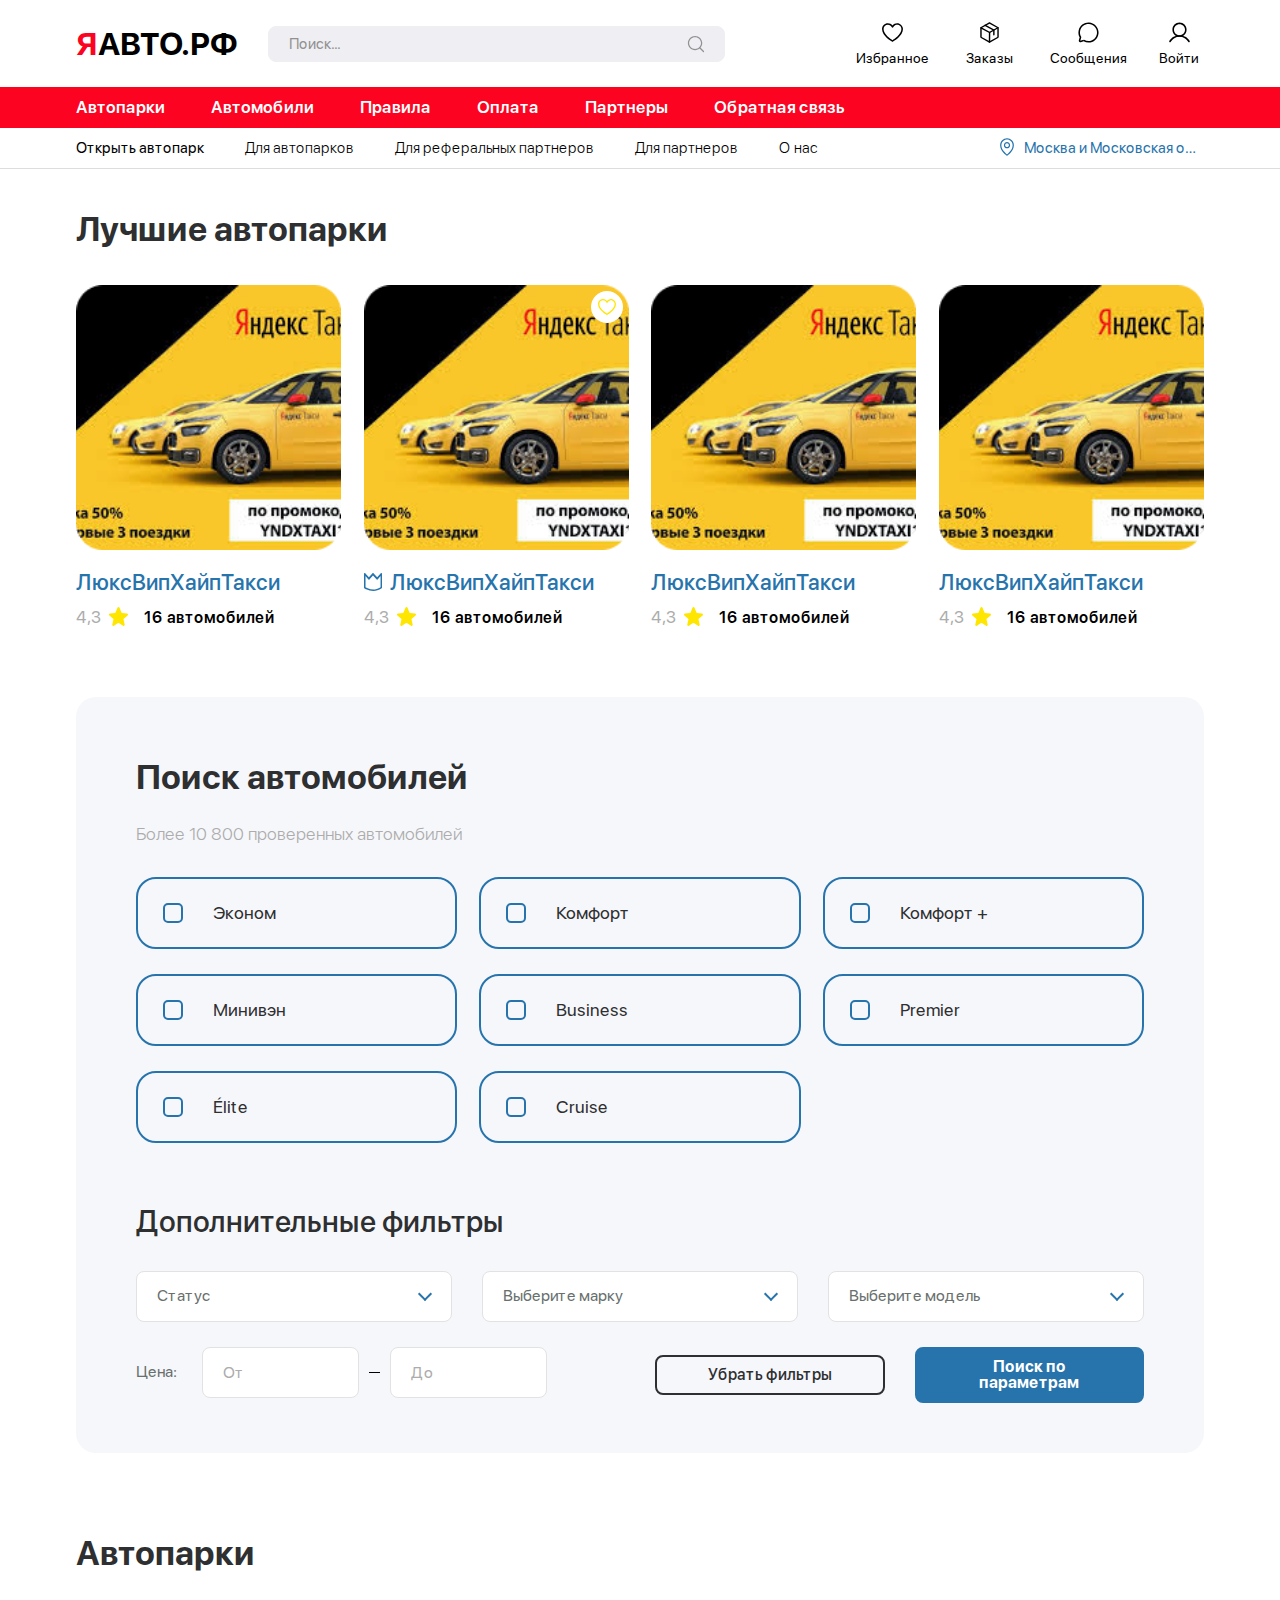
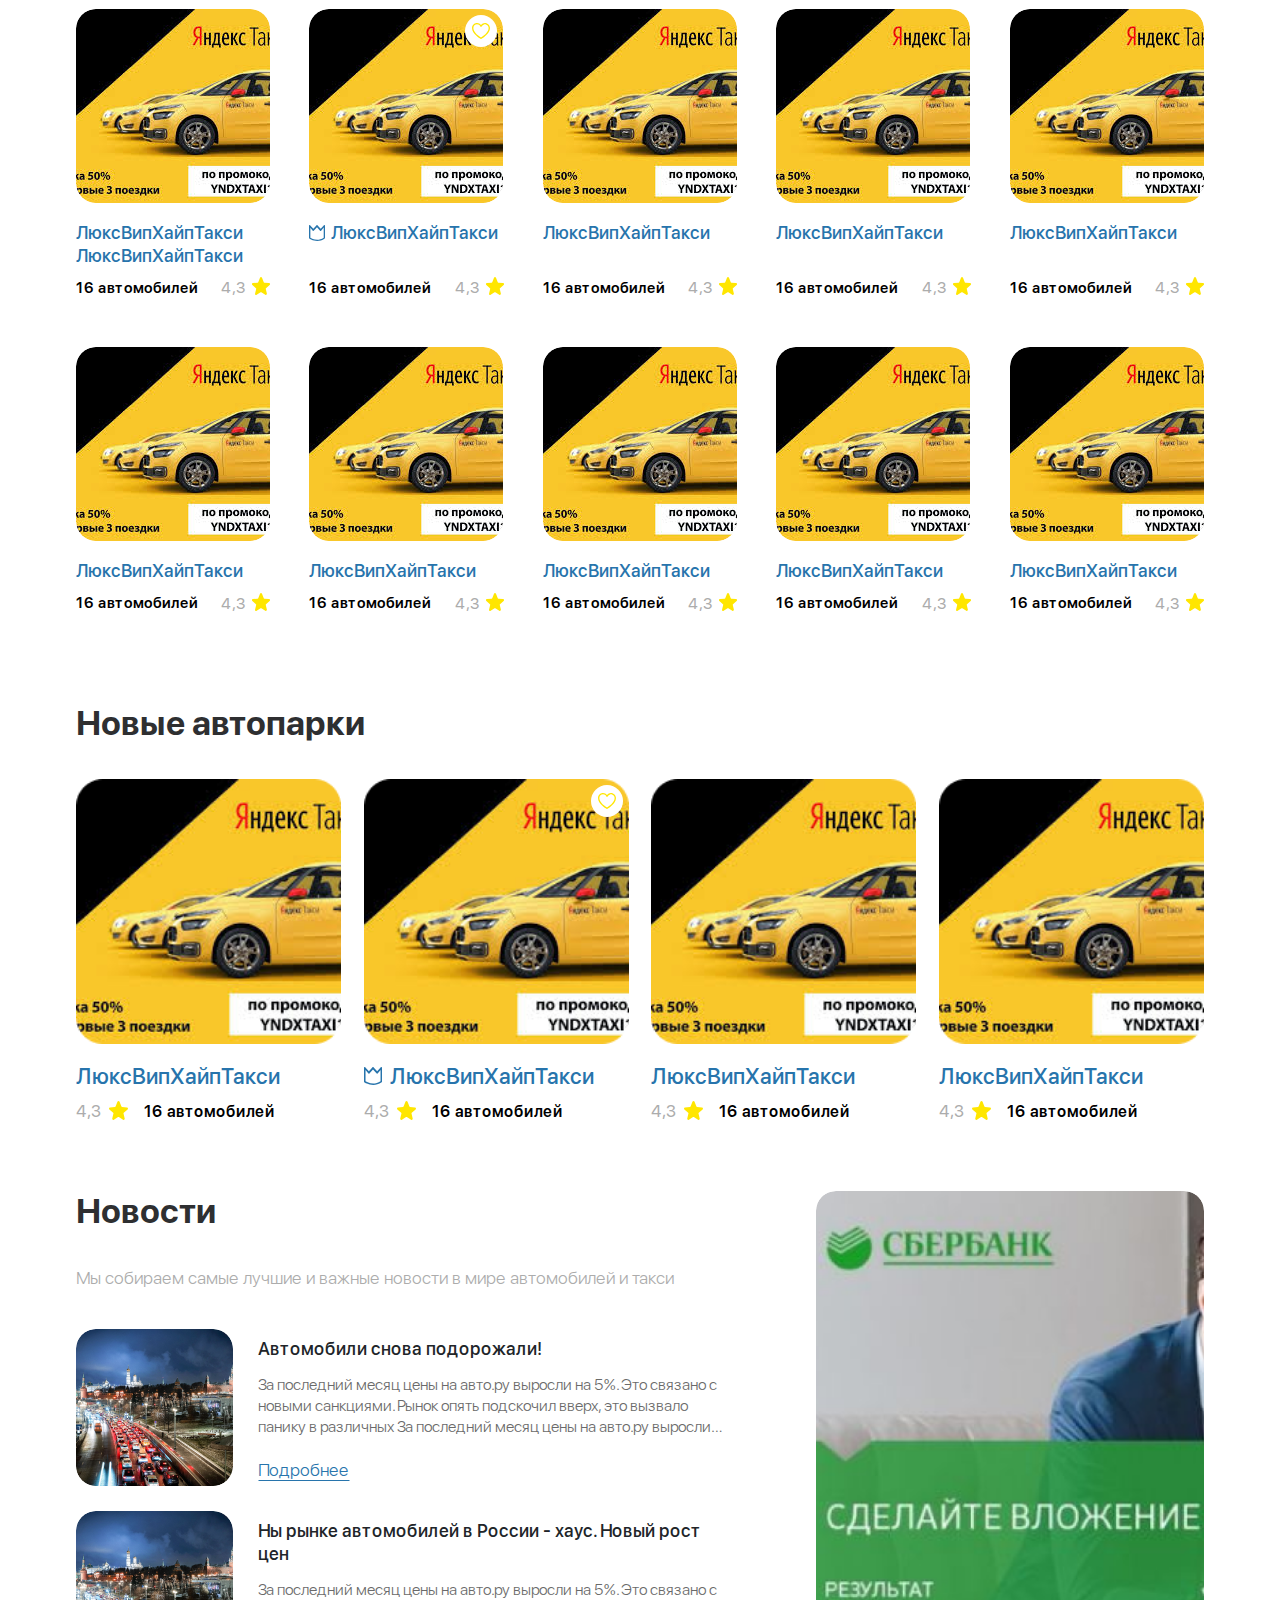
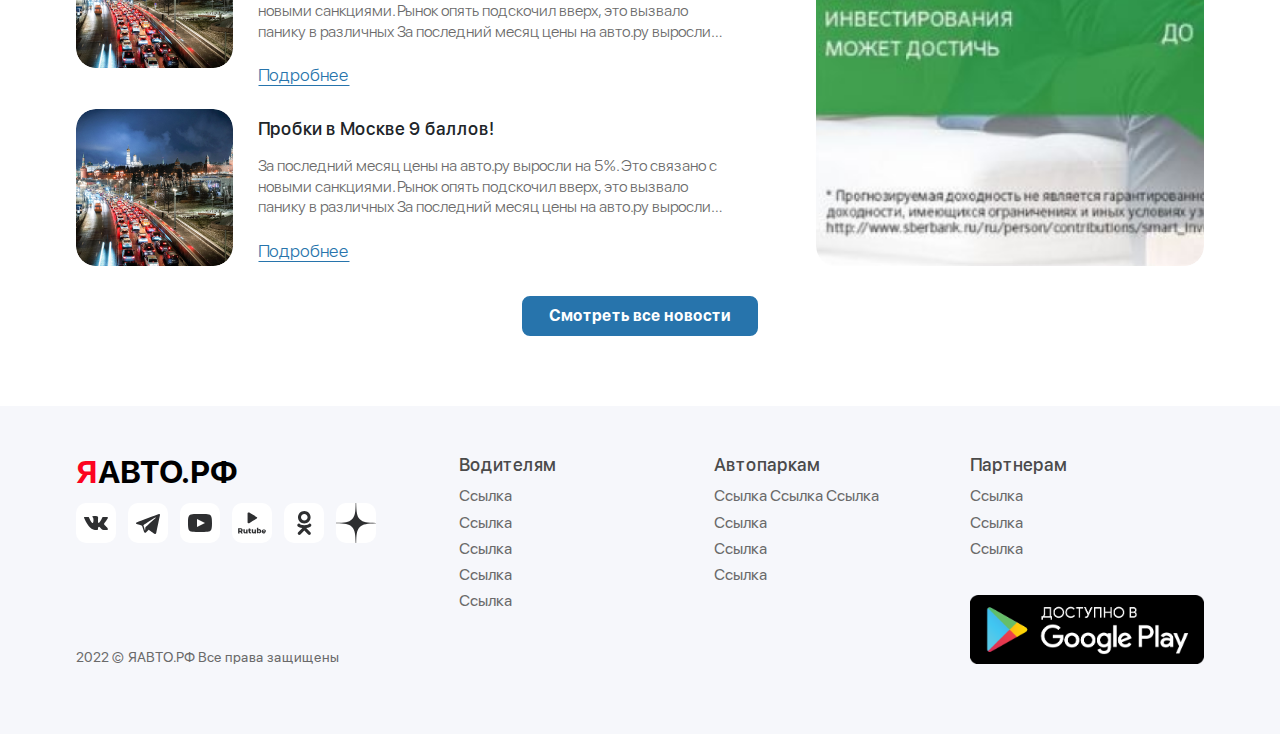
==== index.html @ f3baea88 "Add files via upload" ====
<!DOCTYPE html>
<html lang="ru">
	
	<head>
		<meta charset="UTF-8">
		<meta http-equiv="X-UA-Compatible" content="IE=edge">
		<meta name="viewport" content="width=device-width, initial-scale=1.0">

		<link rel="icon" type="image/png" href="img/favicon/favicon-96x96.png" sizes="96x96">
		<link rel="icon" type="image/svg+xml" href="img/favicon/favicon.svg">
		<link rel="shortcut icon" href="img/favicon/favicon.ico">
		<link rel="apple-touch-icon" sizes="180x180" href="img/favicon/apple-touch-icon.png">
		<link rel="manifest" href="img/favicon/site.webmanifest">

		<link rel="stylesheet" href="css/bootstrap.min.css">
		<link rel="stylesheet" href="css/swiper-bundle.min.css">
		<link rel="stylesheet" href="css/apexcharts.css">
		<link rel="stylesheet" href="css/jquery.fancybox.min.css">
		<link rel="stylesheet" href="css/style.css">

		<title>ЯАВТО.РФ</title>
	</head>
	<body>

		<!-- Sprite -->
		<svg style="display: none;">

			<symbol id="arrow" viewBox="0 0 14 9">
				<g>
					<path fill-rule="evenodd" clip-rule="evenodd" d="M7.44194 8.19194C7.19786 8.43602 6.80214 8.43602 6.55806 8.19194L0.308058 1.94194C0.0639809 1.69786 0.063981 1.30213 0.308058 1.05806C0.552137 0.813979 0.947864 0.813979 1.19194 1.05806L7 6.86612L12.8081 1.05806C13.0521 0.81398 13.4479 0.81398 13.6919 1.05806C13.936 1.30214 13.936 1.69786 13.6919 1.94194L7.44194 8.19194Z"/>
				</g>
			</symbol>

			<symbol id="bag" viewBox="0 0 24 21">
				<g>
					<path fill-rule="evenodd" clip-rule="evenodd" d="M3.79354 4.5H20.206V5.3125L20.2099 4.50001C20.6072 4.50188 20.9903 4.64839 21.2876 4.91217C21.5848 5.17595 21.7758 5.53894 21.8248 5.93329L21.8262 5.944L23.2681 18.9422C23.2936 19.1685 23.2714 19.3983 23.2026 19.6155C23.1338 19.8328 23.02 20.0333 22.8687 20.2038C22.7173 20.3743 22.5318 20.511 22.3241 20.6051C22.1165 20.6992 21.8914 20.7486 21.6634 20.75L21.6584 20.75H2.3362C2.10822 20.7486 1.88308 20.6992 1.67543 20.6051C1.46777 20.511 1.28224 20.3743 1.1309 20.2038C0.979555 20.0333 0.865779 19.8328 0.79697 19.6155C0.728278 19.3985 0.705935 19.1695 0.73138 18.9433L0.731511 18.9422L2.17468 5.93328C2.22374 5.53893 2.4148 5.17595 2.71201 4.91217C3.00923 4.64839 3.39234 4.50188 3.78972 4.50001L3.79354 4.5ZM20.2026 6.125H3.79697C3.79464 6.1251 3.79241 6.126 3.79066 6.12755C3.78909 6.12895 3.78799 6.1308 3.78751 6.13283L2.3462 19.125H21.6534L20.2121 6.13283C20.2116 6.1308 20.2105 6.12895 20.2089 6.12755C20.2072 6.126 20.2049 6.1251 20.2026 6.125Z"/>
					<path fill-rule="evenodd" clip-rule="evenodd" d="M11.9998 2.0625C11.1378 2.0625 10.3112 2.40491 9.70169 3.0144C9.0922 3.6239 8.74979 4.45055 8.74979 5.3125V8.5625C8.74979 9.01123 8.38602 9.375 7.93729 9.375C7.48855 9.375 7.12479 9.01123 7.12479 8.5625V5.3125C7.12479 4.01957 7.6384 2.77959 8.55264 1.86535C9.46688 0.951115 10.7069 0.4375 11.9998 0.4375C13.2927 0.4375 14.5327 0.951115 15.4469 1.86535C16.3612 2.77959 16.8748 4.01957 16.8748 5.3125V8.5625C16.8748 9.01123 16.511 9.375 16.0623 9.375C15.6136 9.375 15.2498 9.01123 15.2498 8.5625V5.3125C15.2498 4.45055 14.9074 3.6239 14.2979 3.0144C13.6884 2.40491 12.8617 2.0625 11.9998 2.0625Z"/>
				</g>
			</symbol>

			<symbol id="chat" viewBox="0 0  22 22">
				<g>
					<path fill-rule="evenodd" clip-rule="evenodd" d="M11.5483 2.1005C9.37786 1.96448 7.23246 2.62535 5.5148 3.95905C3.79714 5.29274 2.62536 7.20753 2.21943 9.34396C1.81351 11.4804 2.20135 13.6915 3.31016 15.5622C3.42371 15.7538 3.45365 15.9836 3.39298 16.1979L2.44138 19.5589L5.80237 18.6073L6.02371 19.389L6.43799 18.6901C8.30872 19.7989 10.5198 20.1867 12.6563 19.7808C14.7927 19.3749 16.7075 18.2031 18.0412 16.4854C19.3749 14.7678 20.0358 12.6224 19.8997 10.452C19.7637 8.28159 18.8402 6.23549 17.3025 4.69778C15.7647 3.16007 13.7186 2.23652 11.5483 2.1005ZM5.91737 20.2636C8.06116 21.4388 10.5506 21.835 12.9596 21.3772C15.4849 20.8974 17.7482 19.5123 19.3247 17.482C20.9012 15.4517 21.6823 12.9158 21.5216 10.3503C21.3608 7.78489 20.2691 5.36634 18.4515 3.54873C16.6339 1.73112 14.2153 0.639459 11.6499 0.478682C9.08444 0.317905 6.54851 1.09907 4.5182 2.67553C2.48789 4.25199 1.10281 6.51532 0.622993 9.04063C0.165269 11.4497 0.561399 13.9391 1.73667 16.0829L0.875545 19.1243C0.795329 19.4012 0.790687 19.6945 0.862139 19.9738C0.93393 20.2545 1.0799 20.5106 1.28474 20.7155C1.48959 20.9203 1.74577 21.0663 2.02642 21.1381C2.30575 21.2095 2.5991 21.2049 2.876 21.1247L5.91737 20.2636Z"/>
				</g>
			</symbol>

			<symbol id="heart" viewBox="0 0 22 20">
				<g>
					<path d="M11 19.75C10.8629 19.75 10.7268 19.7155 10.6029 19.6464C10.1712 19.4047 0.03125 13.6421 0.03125 6.34378C0.03125 2.98409 2.76531 0.250029 6.125 0.250029C8.07805 0.250029 9.86859 1.17222 11.001 2.6855C12.6331 0.510029 15.5957 -0.374581 18.2191 0.719247C20.4971 1.66886 21.9688 3.87683 21.9688 6.34378C21.9688 13.6421 11.8288 19.4047 11.3971 19.6464C11.2742 19.7155 11.1371 19.75 11 19.75ZM6.125 1.87503C3.66109 1.87503 1.65625 3.87987 1.65625 6.34378C1.65625 11.946 9.16984 16.8758 11 17.993C12.8302 16.8758 20.3438 11.946 20.3438 6.34378C20.3438 4.53393 19.2641 2.91503 17.5934 2.21831C16.4915 1.75925 15.2768 1.7562 14.1728 2.2112C13.0688 2.6662 12.2086 3.52237 11.7495 4.62433C11.6236 4.92698 11.327 5.12401 11 5.12401C10.673 5.12401 10.3764 4.92698 10.2505 4.62433C9.55477 2.95362 7.93484 1.87401 6.125 1.87401V1.87503Z"/>
				</g>
			</symbol>

			<symbol id="hot" viewBox="0 0 17 19">
				<g>
					<path d="M13.543 5.57517C13.52 7.13063 13.02 9.23667 10.676 10.0532C11.41 8.24626 11.522 6.51693 11.002 4.9004C10.307 2.7302 7.988 1.03502 6.445 0.111883C5.918 -0.204799 5.242 0.188466 5.252 0.818725C5.272 1.96954 4.934 3.65127 3.293 5.34956C1.107 7.6098 0 9.94559 0 12.2907C0 15.235 2 19 6 19C1.959 14.8179 5 11.2558 5 11.2558C5.846 17.3762 9.988 19 12 19C13.711 19 17 17.7064 17 12.3269C17 9.08454 15.668 6.62353 14.615 5.18707C14.268 4.71309 13.551 4.98216 13.543 5.57517Z"/>
				</g>
			</symbol>

			<symbol id="location" viewBox="0 0 14 18">
				<g>
					<path fill-rule="evenodd" clip-rule="evenodd" d="M7 5.25C5.96447 5.25 5.125 6.08947 5.125 7.125C5.125 8.16053 5.96447 9 7 9C8.03553 9 8.875 8.16053 8.875 7.125C8.875 6.08947 8.03553 5.25 7 5.25ZM3.875 7.125C3.875 5.39911 5.27411 4 7 4C8.72589 4 10.125 5.39911 10.125 7.125C10.125 8.85089 8.72589 10.25 7 10.25C5.27411 10.25 3.875 8.85089 3.875 7.125Z"/>
					<path fill-rule="evenodd" clip-rule="evenodd" d="M7 1.5C5.50816 1.5 4.07742 2.09263 3.02252 3.14752C1.96763 4.20242 1.375 5.63316 1.375 7.125C1.375 9.71247 2.8199 12.0685 4.34663 13.8243C5.10236 14.6933 5.85969 15.3941 6.42822 15.8773C6.65306 16.0684 6.84765 16.2249 7 16.3437C7.15235 16.2249 7.34694 16.0684 7.57178 15.8773C8.14031 15.3941 8.89764 14.6933 9.65337 13.8243C11.1801 12.0685 12.625 9.71247 12.625 7.125C12.625 5.63316 12.0324 4.20242 10.9775 3.14752C9.92258 2.09263 8.49184 1.5 7 1.5ZM7 17.125C6.64159 17.637 6.64141 17.6369 6.64121 17.6368L6.64069 17.6364L6.63923 17.6354L6.63461 17.6321L6.61872 17.6208C6.60521 17.6112 6.58595 17.5973 6.5613 17.5793C6.51202 17.5433 6.4412 17.4908 6.35192 17.4226C6.17342 17.2862 5.92077 17.0865 5.61866 16.8297C5.01531 16.3169 4.21014 15.5723 3.40337 14.6445C1.8051 12.8065 0.125 10.1625 0.125 7.125C0.125 5.30164 0.849328 3.55295 2.13864 2.26364C3.42795 0.974328 5.17664 0.25 7 0.25C8.82336 0.25 10.572 0.974328 11.8614 2.26364C13.1507 3.55295 13.875 5.30164 13.875 7.125C13.875 10.1625 12.1949 12.8065 10.5966 14.6445C9.78986 15.5723 8.98469 16.3169 8.38134 16.8297C8.07923 17.0865 7.82658 17.2862 7.64808 17.4226C7.5588 17.4908 7.48798 17.5433 7.4387 17.5793C7.41405 17.5973 7.39479 17.6112 7.38128 17.6208L7.36539 17.6321L7.36077 17.6354L7.35931 17.6364L7.35879 17.6368C7.35859 17.6369 7.35841 17.637 7 17.125ZM7 17.125L7.35879 17.6368C7.14359 17.7874 6.85641 17.7874 6.64121 17.6368L7 17.125Z"/>
				</g>
			</symbol>

			<symbol id="package" viewBox="0 0 22 24">
				<g>
					<path fill-rule="evenodd" clip-rule="evenodd" d="M10.2023 0.548264C10.4451 0.40915 10.7201 0.335938 11 0.335938C11.2799 0.335938 11.5549 0.409151 11.7977 0.548264L20.7348 5.57538C20.9848 5.71737 21.193 5.92276 21.3383 6.17086C21.4836 6.41895 21.5609 6.70097 21.5625 6.98849L21.5625 6.99285L21.5625 17.0069H20.75L21.5625 17.0113C21.5609 17.2988 21.4836 17.5808 21.3383 17.8289C21.193 18.077 20.9848 18.2824 20.7348 18.4244L20.7319 18.426L11.7977 23.4515C11.5549 23.5906 11.2799 23.6638 11 23.6638C10.7201 23.6638 10.4451 23.5906 10.2023 23.4515L1.26807 18.426L1.26518 18.4244C1.01517 18.2824 0.807007 18.077 0.661695 17.8289C0.516383 17.5808 0.439056 17.2988 0.437512 17.0113L0.4375 17.0069V6.98849C0.439044 6.70097 0.516383 6.41895 0.661695 6.17086C0.807007 5.92276 1.01517 5.71737 1.26518 5.57539L1.26807 5.57375L10.2023 0.548264ZM19.9375 17.003V6.99677C19.9374 6.99514 19.9369 6.99355 19.9361 6.99214C19.9353 6.99069 19.9341 6.98948 19.9327 6.9886L11 1.96399L2.06763 6.98844C2.0662 6.98931 2.06473 6.99069 2.06388 6.99214C2.06305 6.99355 2.06258 6.99514 2.0625 6.99678V17.003C2.06258 17.0046 2.06305 17.0062 2.06388 17.0076C2.06472 17.0091 2.06591 17.0103 2.06733 17.0111L11 22.0358L19.9324 17.0113C19.9338 17.0105 19.9353 17.0091 19.9361 17.0076C19.9369 17.0062 19.9374 17.0046 19.9375 17.003Z"/>
					<path fill-rule="evenodd" clip-rule="evenodd" d="M5.41349 3.38094C5.63021 2.98801 6.12443 2.84516 6.51735 3.06188L16.3689 8.49548C16.6281 8.63842 16.789 8.91097 16.789 9.20694V14.4882C16.789 14.9369 16.4252 15.3007 15.9765 15.3007C15.5278 15.3007 15.164 14.9369 15.164 14.4882V9.68669L5.73255 4.4848C5.33962 4.26809 5.19677 3.77387 5.41349 3.38094Z"/>
					<path fill-rule="evenodd" clip-rule="evenodd" d="M0.651935 6.18083C0.870413 5.78888 1.36527 5.64825 1.75722 5.86673L11.0875 11.0676L20.2369 5.86996C20.627 5.64831 21.123 5.78493 21.3447 6.17509C21.5663 6.56526 21.4297 7.06124 21.0395 7.28289L11.4926 12.7063C11.2458 12.8465 10.9437 12.8478 10.6957 12.7096L0.966037 7.28612C0.574084 7.06764 0.433456 6.57279 0.651935 6.18083Z"/>
					<path fill-rule="evenodd" clip-rule="evenodd" d="M11.0983 11.1875C11.547 11.1913 11.9077 11.5581 11.9039 12.0068L11.8125 22.8537C11.8087 23.3024 11.4419 23.6631 10.9932 23.6593C10.5444 23.6555 10.1837 23.2887 10.1875 22.84L10.2789 11.9931C10.2827 11.5444 10.6495 11.1837 11.0983 11.1875Z"/>
				</g>
			</symbol>

			<symbol id="user" viewBox="0 0 30 29">
				<g>
					<path fill-rule="evenodd" clip-rule="evenodd" d="M15 2.625C10.6508 2.625 7.125 6.15076 7.125 10.5C7.125 14.8492 10.6508 18.375 15 18.375C19.3492 18.375 22.875 14.8492 22.875 10.5C22.875 6.15076 19.3492 2.625 15 2.625ZM4.875 10.5C4.875 4.90812 9.40812 0.375 15 0.375C20.5919 0.375 25.125 4.90812 25.125 10.5C25.125 16.0919 20.5919 20.625 15 20.625C9.40812 20.625 4.875 16.0919 4.875 10.5Z"/>
					<path fill-rule="evenodd" clip-rule="evenodd" d="M15.0002 20.6236C12.4327 20.6236 9.91052 21.2995 7.68711 22.5833C5.46369 23.8672 3.61741 25.7137 2.33389 27.9373C2.02328 28.4754 1.33526 28.6598 0.797153 28.3492C0.259045 28.0386 0.074622 27.3506 0.385233 26.8125C1.86622 24.2468 3.99653 22.1162 6.56202 20.6348C9.1275 19.1535 12.0377 18.3736 15.0002 18.3736C17.9626 18.3736 20.8729 19.1535 23.4384 20.6348C26.0038 22.1162 28.1342 24.2468 29.6151 26.8125C29.9258 27.3506 29.7413 28.0386 29.2032 28.3492C28.6651 28.6598 27.9771 28.4754 27.6665 27.9373C26.383 25.7137 24.5367 23.8672 22.3133 22.5833C20.0899 21.2995 17.5676 20.6236 15.0002 20.6236Z"/>
				</g>
			</symbol>

			<symbol id="star" viewBox="0 0 15 15">
				<g>
					<path d="M14.6884 6.68138L11.6748 9.27126C11.4937 9.42626 11.4139 9.67815 11.4692 9.91712L12.3806 13.8342C12.5156 14.4704 12.0553 14.9968 11.5398 14.9968C11.3863 14.9968 11.2237 14.9483 11.0733 14.845L7.77736 12.7137C7.58095 12.5877 7.33545 12.5877 7.13904 12.7169L3.883 14.8482C3.73263 14.9548 3.56998 15 3.41347 15C2.88563 15 2.40996 14.4736 2.57568 13.8375L3.48712 9.91712C3.54236 9.67815 3.46257 9.42949 3.28458 9.27449L0.310873 6.68784C-0.299826 6.13886 0.0500214 5.08288 0.832576 5.03767L4.68397 4.74381C4.91413 4.72766 5.11361 4.57266 5.19953 4.34984L6.67258 0.584499C6.82602 0.193757 7.16359 0 7.50116 0C7.83874 0 8.17631 0.193757 8.32975 0.584499L9.79972 4.34661C9.88565 4.56943 10.0882 4.72121 10.3153 4.74058L14.1667 5.03445C14.9523 5.07966 15.2991 6.1324 14.6884 6.68138Z"/>
				</g>
			</symbol>

			<symbol id="crown" viewBox="0 0 15 15">
				<g>
					<path d="M14.5254 0.0142969C14.2376 -0.0500721 13.9498 0.109318 13.8242 0.366793L10.9706 3.56154L8.07714 0.363728C7.98222 0.13997 7.75871 0.0112317 7.50151 0.0112317C7.24432 0.0112317 7.02387 0.13997 6.92589 0.363728L4.06 3.53089L1.18187 0.363728C1.05327 0.109318 0.765461 -0.0500721 0.477647 0.0142969C0.192896 0.0756006 0 0.333076 0 0.621204V12.2199C0 12.413 0.0949171 12.603 0.254133 12.7318C0.318432 12.7624 3.54255 15 7.78626 15C9.92649 15 12.3515 14.4237 14.7458 12.7318C14.905 12.603 15 12.413 15 12.2199V0.621204C15.003 0.333076 14.8101 0.0756006 14.5254 0.0142969ZM13.7905 11.9011C8.10776 15.705 2.55358 12.7011 1.27679 11.9011V2.46263L3.51193 5.28724C3.89466 5.91867 4.50397 5.57537 4.66931 5.1677L7.50151 2.08943L10.3735 5.2903C10.7501 5.94319 11.488 5.511 11.5554 5.25965L13.7905 2.43505V11.9011Z"/>
				</g>
			</symbol>

			<symbol id="search" viewBox="0 0 18 18">
				<g>
					<path fill-rule="evenodd" clip-rule="evenodd" d="M8.0625 2.125C4.78331 2.125 2.125 4.78331 2.125 8.0625C2.125 11.3417 4.78331 14 8.0625 14C11.3417 14 14 11.3417 14 8.0625C14 4.78331 11.3417 2.125 8.0625 2.125ZM0.875 8.0625C0.875 4.09295 4.09295 0.875 8.0625 0.875C12.032 0.875 15.25 4.09295 15.25 8.0625C15.25 12.032 12.032 15.25 8.0625 15.25C4.09295 15.25 0.875 12.032 0.875 8.0625Z"/>
					<path fill-rule="evenodd" clip-rule="evenodd" d="M12.2611 12.2612C12.5051 12.0171 12.9009 12.0171 13.1449 12.2612L16.9418 16.0581C17.1859 16.3022 17.1859 16.6979 16.9418 16.942C16.6977 17.1861 16.302 17.1861 16.0579 16.942L12.2611 13.1451C12.017 12.901 12.017 12.5053 12.2611 12.2612Z"/>
				</g>
			</symbol>

			<symbol id="notification" viewBox="0 0 19 22">
				<g>
					<path d="M18.4649 15.1865C17.8848 14.1846 17.1934 12.2871 17.1934 8.9375V8.24414C17.1924 3.91992 13.7207 0.375977 9.45314 0.34375H9.39846C7.31447 0.34668 5.35549 1.16113 3.88478 2.63672C2.4131 4.1123 1.60451 6.07227 1.60744 8.15625V8.9375C1.60744 12.2871 0.916033 14.1846 0.334979 15.1875C0.19826 15.4229 0.125018 15.6914 0.125018 15.9629C0.123064 16.3799 0.284197 16.7734 0.579119 17.0693C0.874041 17.3652 1.26467 17.5293 1.68556 17.5313H5.49318C5.49318 19.6855 7.24514 21.4375 9.39943 21.4375C11.5537 21.4375 13.3057 19.6855 13.3057 17.5313H17.1172C17.3897 17.5313 17.6582 17.458 17.8926 17.3223C18.2539 17.1133 18.5127 16.7764 18.6211 16.374C18.7295 15.9707 18.6738 15.5498 18.4649 15.1875V15.1865ZM9.40041 19.875C8.10842 19.875 7.05666 18.8232 7.05666 17.5313H11.7442C11.7442 18.8232 10.6924 19.875 9.40041 19.875ZM12.5303 15.9688C12.5303 15.9688 12.5274 15.9688 12.5254 15.9688C12.5235 15.9688 12.5225 15.9688 12.5205 15.9688H6.28517C6.28517 15.9688 6.27834 15.9688 6.27443 15.9688C6.27053 15.9688 6.2676 15.9688 6.26369 15.9688H1.68752C2.3633 14.8008 3.16994 12.6328 3.16994 8.93652V8.15527C3.16799 6.4873 3.81447 4.91895 4.99123 3.73926C6.16799 2.55859 7.73439 1.90723 9.40236 1.90527H9.44338C12.8555 1.93164 15.6309 4.77441 15.6309 8.24316V8.93652C15.6309 12.6328 16.4365 14.8008 17.1153 15.9678H12.5303V15.9688Z"/>
				</g>
			</symbol>

			<symbol id="settings" viewBox="0 0 24 24">
				<g>
					<path d="M24 13.616v-3.232c-1.651-.587-2.694-.752-3.219-2.019v-.001c-.527-1.271.1-2.134.847-3.707l-2.285-2.285c-1.561.742-2.433 1.375-3.707.847h-.001c-1.269-.526-1.435-1.576-2.019-3.219h-3.232c-.582 1.635-.749 2.692-2.019 3.219h-.001c-1.271.528-2.132-.098-3.707-.847l-2.285 2.285c.745 1.568 1.375 2.434.847 3.707-.527 1.271-1.584 1.438-3.219 2.02v3.232c1.632.58 2.692.749 3.219 2.019.53 1.282-.114 2.166-.847 3.707l2.285 2.286c1.562-.743 2.434-1.375 3.707-.847h.001c1.27.526 1.436 1.579 2.019 3.219h3.232c.582-1.636.75-2.69 2.027-3.222h.001c1.262-.524 2.12.101 3.698.851l2.285-2.286c-.744-1.563-1.375-2.433-.848-3.706.527-1.271 1.588-1.44 3.221-2.021zm-12 2.384c-2.209 0-4-1.791-4-4s1.791-4 4-4 4 1.791 4 4-1.791 4-4 4z"/>
				</g>
			</symbol>

			<symbol id="support" viewBox="0 0 24 24">
				<g>
					<path d="M12 3c5.514 0 10 3.592 10 8.007 0 4.917-5.145 7.961-9.91 7.961-1.937 0-3.383-.397-4.394-.644-1 .613-1.595 1.037-4.272 1.82.535-1.373.723-2.748.602-4.265-.838-1-2.025-2.4-2.025-4.872-.001-4.415 4.485-8.007 9.999-8.007zm0-2c-6.338 0-12 4.226-12 10.007 0 2.05.738 4.063 2.047 5.625.055 1.83-1.023 4.456-1.993 6.368 2.602-.47 6.301-1.508 7.978-2.536 1.418.345 2.775.503 4.059.503 7.084 0 11.91-4.837 11.91-9.961-.001-5.811-5.702-10.006-12.001-10.006zm1.024 13.975c0 .566-.458 1.025-1.024 1.025-.565 0-1.024-.459-1.024-1.025 0-.565.459-1.024 1.024-1.024.566 0 1.024.459 1.024 1.024zm1.141-8.192c-.498-.505-1.241-.783-2.09-.783-1.786 0-2.941 1.271-2.941 3.237h1.647c0-1.217.68-1.649 1.261-1.649.519 0 1.07.345 1.117 1.004.052.694-.319 1.046-.788 1.493-1.157 1.1-1.179 1.633-1.173 2.842h1.643c-.01-.544.025-.986.766-1.785.555-.598 1.245-1.342 1.259-2.477.008-.758-.233-1.409-.701-1.882z"/>
				</g>
			</symbol>

			<symbol id="prohibit" viewBox="0 0 22 22">
				<g>
					<path fill-rule="evenodd" clip-rule="evenodd" d="M11 2.0625C6.06395 2.0625 2.0625 6.06395 2.0625 11C2.0625 15.936 6.06395 19.9375 11 19.9375C15.936 19.9375 19.9375 15.936 19.9375 11C19.9375 6.06395 15.936 2.0625 11 2.0625ZM0.4375 11C0.4375 5.16649 5.16649 0.4375 11 0.4375C16.8335 0.4375 21.5625 5.16649 21.5625 11C21.5625 16.8335 16.8335 21.5625 11 21.5625C5.16649 21.5625 0.4375 16.8335 0.4375 11Z"/>
					<path fill-rule="evenodd" clip-rule="evenodd" d="M3.52954 3.52939C3.84684 3.21209 4.36129 3.21209 4.67859 3.52939L18.4708 17.3216C18.7881 17.6389 18.7881 18.1533 18.4708 18.4706C18.1535 18.7879 17.639 18.7879 17.3217 18.4706L3.52954 4.67844C3.21224 4.36114 3.21224 3.84669 3.52954 3.52939Z"/>
				</g>
			</symbol>

			<symbol id="eye" viewBox="0 0 22 14">
				<g>
					<path fill-rule="evenodd" clip-rule="evenodd" d="M3.12324 3.42011C4.76212 1.78123 7.33385 0.125 11 0.125C14.6661 0.125 17.2379 1.78123 18.8768 3.42011C19.6942 4.23757 20.2837 5.05383 20.6697 5.66689C20.863 5.97396 21.0063 6.23161 21.1024 6.41513C21.1505 6.50693 21.1869 6.58034 21.2119 6.63226C21.2244 6.65823 21.234 6.67885 21.2409 6.69372L21.2492 6.71169L21.2517 6.71736L21.2526 6.71936L21.253 6.72014C21.253 6.72014 21.2532 6.72078 20.625 7C21.2532 7.27922 21.253 7.27986 21.253 7.27986L21.2526 7.28064L21.2517 7.28264L21.2492 7.28831L21.2409 7.30628C21.234 7.32115 21.2244 7.34177 21.2119 7.36774C21.1869 7.41966 21.1505 7.49307 21.1024 7.58487C21.0063 7.76839 20.863 8.02604 20.6697 8.33311C20.2837 8.94617 19.6942 9.76243 18.8768 10.5799C17.2379 12.2188 14.6661 13.875 11 13.875C7.33385 13.875 4.76212 12.2188 3.12324 10.5799C2.30578 9.76243 1.71632 8.94617 1.33032 8.33311C1.13699 8.02604 0.99371 7.76839 0.897583 7.58487C0.849493 7.49307 0.813126 7.41966 0.788124 7.36774C0.77562 7.34177 0.765951 7.32115 0.759073 7.30628L0.75084 7.28831L0.748281 7.28264L0.747389 7.28064L0.74704 7.27986C0.74704 7.27986 0.746755 7.27922 1.375 7C0.746755 6.72078 0.74704 6.72014 0.74704 6.72014L0.747389 6.71936L0.748281 6.71736L0.75084 6.71169L0.759073 6.69372C0.765951 6.67885 0.77562 6.65823 0.788124 6.63226C0.813126 6.58034 0.849493 6.50693 0.897583 6.41513C0.99371 6.23161 1.13699 5.97396 1.33032 5.66689C1.71632 5.05383 2.30578 4.23757 3.12324 3.42011ZM1.375 7L0.746755 6.72078C0.667748 6.89854 0.667748 7.10146 0.746755 7.27922L1.375 7ZM2.1437 7C2.22458 7.1515 2.34073 7.35723 2.49389 7.60049C2.83836 8.14758 3.36609 8.87819 4.09551 9.60761C5.55038 11.0625 7.79115 12.5 11 12.5C14.2089 12.5 16.4496 11.0625 17.9045 9.60761C18.6339 8.87819 19.1616 8.14758 19.5061 7.60049C19.6593 7.35723 19.7754 7.1515 19.8563 7C19.7754 6.8485 19.6593 6.64277 19.5061 6.39951C19.1616 5.85242 18.6339 5.12181 17.9045 4.39239C16.4496 2.93752 14.2089 1.5 11 1.5C7.79115 1.5 5.55038 2.93752 4.09551 4.39239C3.36609 5.12181 2.83836 5.85242 2.49389 6.39951C2.34073 6.64277 2.22458 6.8485 2.1437 7ZM20.625 7L21.2532 7.27922C21.3323 7.10146 21.3323 6.89854 21.2532 6.72078L20.625 7Z"/>
					<path fill-rule="evenodd" clip-rule="evenodd" d="M11 4.25C9.48122 4.25 8.25 5.48122 8.25 7C8.25 8.51878 9.48122 9.75 11 9.75C12.5188 9.75 13.75 8.51878 13.75 7C13.75 5.48122 12.5188 4.25 11 4.25ZM6.875 7C6.875 4.72183 8.72183 2.875 11 2.875C13.2782 2.875 15.125 4.72183 15.125 7C15.125 9.27817 13.2782 11.125 11 11.125C8.72183 11.125 6.875 9.27817 6.875 7Z"/>
				</g>
			</symbol>

			<symbol id="check" viewBox="0 0 28 28">
				<g>
					<path fill-rule="evenodd" clip-rule="evenodd" d="M11.4764 3.90231C11.1107 4.21898 10.6725 4.55243 10.1715 4.76082C9.66676 4.97077 9.12152 5.04228 8.64156 5.07382C8.32731 5.09448 7.97668 5.10007 7.65709 5.10517C7.50544 5.10759 7.36078 5.1099 7.23032 5.11365C6.26905 5.1413 5.77973 5.25949 5.51961 5.51961C5.26095 5.77827 5.14752 6.25302 5.12311 7.20836C5.11998 7.33071 5.11812 7.46493 5.11617 7.60565C5.11163 7.9321 5.10661 8.2935 5.08422 8.62274C5.0511 9.10968 4.97546 9.65902 4.75988 10.1738C4.54654 10.6832 4.21293 11.1255 3.8927 11.4964C3.67424 11.7495 3.42223 12.0126 3.19353 12.2513C3.0962 12.3529 3.0031 12.4501 2.9186 12.5402C2.60965 12.8697 2.37092 13.1495 2.20848 13.413C2.05009 13.67 2 13.8551 2 14C2 14.1436 2.05064 14.3317 2.21248 14.5948C2.37753 14.8631 2.61952 15.1481 2.92944 15.4801C3.01803 15.575 3.11631 15.6779 3.21898 15.7854C3.44426 16.0212 3.69069 16.2791 3.90231 16.5236C4.21898 16.8893 4.55243 17.3275 4.76082 17.8285C4.97077 18.3332 5.04228 18.8785 5.07382 19.3584C5.09448 19.6727 5.10007 20.0233 5.10517 20.3429C5.10759 20.4946 5.1099 20.6392 5.11365 20.7697C5.1413 21.7309 5.25949 22.2203 5.51961 22.4804C5.77827 22.7391 6.25302 22.8525 7.20836 22.8769C7.33073 22.88 7.46496 22.8819 7.60569 22.8838C7.93213 22.8884 8.29351 22.8934 8.62274 22.9158C9.10968 22.9489 9.65902 23.0245 10.1738 23.2401C10.6832 23.4535 11.1255 23.7871 11.4964 24.1073C11.7495 24.3258 12.0125 24.5778 12.2513 24.8065C12.3529 24.9038 12.4501 24.9969 12.5402 25.0814C12.8697 25.3903 13.1495 25.6291 13.413 25.7915C13.67 25.9499 13.8551 26 14 26C14.1436 26 14.3317 25.9494 14.5948 25.7875C14.8631 25.6225 15.1481 25.3805 15.4801 25.0706C15.575 24.982 15.6779 24.8837 15.7854 24.781C16.0212 24.5557 16.2791 24.3093 16.5236 24.0977C16.8893 23.781 17.3275 23.4476 17.8285 23.2392C18.3332 23.0292 18.8785 22.9577 19.3584 22.9262C19.6727 22.9055 20.0233 22.8999 20.3429 22.8948C20.4945 22.8924 20.6392 22.8901 20.7697 22.8864C21.7309 22.8587 22.2203 22.7405 22.4804 22.4804C22.7391 22.2217 22.8525 21.747 22.8769 20.7916C22.88 20.6693 22.8819 20.535 22.8838 20.3943C22.8884 20.0679 22.8934 19.7065 22.9158 19.3773C22.9489 18.8903 23.0245 18.341 23.2401 17.8262C23.4535 17.3168 23.7871 16.8745 24.1073 16.5036C24.3258 16.2505 24.5778 15.9875 24.8065 15.7487C24.9038 15.6471 24.9969 15.5499 25.0814 15.4598C25.3903 15.1303 25.6291 14.8505 25.7915 14.587C25.9499 14.33 26 14.1449 26 14C26 13.8564 25.9494 13.6683 25.7875 13.4052C25.6225 13.1369 25.3805 12.8519 25.0706 12.5199C24.982 12.425 24.8837 12.3221 24.781 12.2146C24.5557 11.9788 24.3093 11.7209 24.0977 11.4764C23.781 11.1107 23.4476 10.6725 23.2392 10.1715C23.0292 9.66676 22.9577 9.12152 22.9262 8.64156C22.9055 8.32732 22.8999 7.9767 22.8948 7.65712C22.8924 7.50546 22.8901 7.36079 22.8864 7.23032C22.8587 6.26905 22.7405 5.77973 22.4804 5.51961C22.2217 5.26095 21.747 5.14752 20.7916 5.12311C20.6693 5.11998 20.5351 5.11812 20.3944 5.11617C20.0679 5.11163 19.7065 5.10661 19.3773 5.08422C18.8903 5.0511 18.341 4.97546 17.8262 4.75988C17.3168 4.54654 16.8745 4.21293 16.5036 3.8927C16.2505 3.67424 15.9874 3.42223 15.7487 3.19353C15.6471 3.0962 15.5499 3.0031 15.4598 2.9186C15.1303 2.60965 14.8505 2.37092 14.587 2.20848C14.33 2.05009 14.1449 2 14 2C13.8564 2 13.6683 2.05064 13.4052 2.21248C13.1369 2.37753 12.8519 2.61952 12.5199 2.92944C12.425 3.01803 12.3221 3.11631 12.2146 3.21898C11.9788 3.44426 11.7209 3.69069 11.4764 3.90231ZM12.3573 0.509004C12.8098 0.230613 13.3623 0 14 0C14.6363 0 15.1856 0.228033 15.6365 0.505972C16.0808 0.779863 16.4822 1.13566 16.8277 1.45953C16.9535 1.57743 17.0695 1.68871 17.1805 1.79508C17.3986 2.00427 17.597 2.19448 17.8105 2.37878C18.1224 2.64801 18.3769 2.82221 18.5988 2.91512C18.8153 3.00579 19.1097 3.0614 19.513 3.08883C19.7883 3.10756 20.0554 3.11112 20.3511 3.11506C20.5054 3.11712 20.6675 3.11929 20.8427 3.12376C21.7218 3.14623 23.0033 3.21405 23.8946 4.10539C24.7845 4.99527 24.8601 6.2872 24.8855 7.17281C24.891 7.36206 24.8936 7.5352 24.8961 7.69933C24.9004 7.98449 24.9043 8.24244 24.9219 8.51039C24.9485 8.91598 25.002 9.20199 25.0858 9.40347C25.1712 9.6087 25.3393 9.85496 25.6097 10.1673C25.7903 10.3759 25.9758 10.5698 26.1798 10.7831C26.2912 10.8995 26.408 11.0217 26.5326 11.1551C26.8586 11.5044 27.2158 11.91 27.491 12.3573C27.7694 12.8098 28 13.3623 28 14C28 14.6363 27.772 15.1856 27.494 15.6365C27.2201 16.0808 26.8643 16.4822 26.5405 16.8277C26.4226 16.9534 26.3113 17.0695 26.2049 17.1804C25.9957 17.3986 25.8055 17.597 25.6212 17.8105C25.352 18.1224 25.1778 18.3769 25.0849 18.5988C24.9942 18.8153 24.9386 19.1097 24.9112 19.513C24.8924 19.7883 24.8889 20.0553 24.8849 20.3511C24.8829 20.5054 24.8807 20.6675 24.8762 20.8427C24.8538 21.7218 24.7859 23.0033 23.8946 23.8946C23.0047 24.7845 21.7128 24.8601 20.8272 24.8855C20.6379 24.891 20.4648 24.8936 20.3007 24.8961C20.0155 24.9004 19.7576 24.9043 19.4896 24.9219C19.084 24.9485 18.798 25.002 18.5965 25.0858C18.3913 25.1712 18.145 25.3393 17.8327 25.6097C17.6241 25.7903 17.4302 25.9758 17.2169 26.1798C17.1005 26.2912 16.9783 26.408 16.8449 26.5326C16.4956 26.8586 16.09 27.2158 15.6427 27.491C15.1902 27.7694 14.6377 28 14 28C13.3637 28 12.8144 27.772 12.3635 27.494C11.9192 27.2201 11.5178 26.8643 11.1723 26.5405C11.0465 26.4226 10.9305 26.3113 10.8196 26.2049C10.6014 25.9957 10.403 25.8055 10.1895 25.6212C9.87764 25.352 9.62306 25.1778 9.40121 25.0849C9.18473 24.9942 8.89032 24.9386 8.48703 24.9112C8.21166 24.8924 7.94465 24.8889 7.64895 24.8849C7.49462 24.8829 7.33249 24.8807 7.15727 24.8762C6.27823 24.8538 4.99673 24.7859 4.10539 23.8946C3.21552 23.0047 3.13995 21.7128 3.11448 20.8272C3.10903 20.6379 3.10642 20.4648 3.10394 20.3007C3.09964 20.0155 3.09574 19.7576 3.07813 19.4896C3.05147 19.084 2.99798 18.798 2.91418 18.5965C2.82882 18.3913 2.66071 18.145 2.39027 17.8327C2.20972 17.6241 2.02422 17.4302 1.82016 17.2169C1.70885 17.1005 1.59201 16.9783 1.46744 16.8449C1.14142 16.4956 0.784185 16.09 0.509004 15.6427C0.230613 15.1902 0 14.6377 0 14C0 13.3637 0.228033 12.8144 0.505972 12.3635C0.779863 11.9192 1.13566 11.5178 1.45953 11.1723C1.57743 11.0465 1.68871 10.9305 1.79508 10.8195C2.00427 10.6014 2.19448 10.403 2.37878 10.1895C2.64801 9.87764 2.82221 9.62306 2.91512 9.40121C3.00579 9.18473 3.0614 8.89032 3.08883 8.48703C3.10756 8.21166 3.11112 7.94465 3.11506 7.64894C3.11712 7.49462 3.11929 7.33249 3.12376 7.15727C3.14623 6.27823 3.21405 4.99673 4.10539 4.10539C4.99527 3.21552 6.2872 3.13995 7.17281 3.11448C7.36206 3.10903 7.5352 3.10642 7.69932 3.10394C7.98449 3.09964 8.24244 3.09574 8.51039 3.07813C8.91598 3.05147 9.20199 2.99798 9.40347 2.91418C9.6087 2.82882 9.85496 2.66071 10.1673 2.39027C10.3759 2.20972 10.5698 2.02422 10.7832 1.82016C10.8995 1.70885 11.0217 1.59201 11.1551 1.46744C11.5044 1.14142 11.91 0.784185 12.3573 0.509004Z"/>
					<path fill-rule="evenodd" clip-rule="evenodd" d="M20.2236 10.3097C20.6048 10.7093 20.5899 11.3423 20.1903 11.7236L12.8528 18.7236C12.4662 19.0924 11.8579 19.0921 11.4716 18.723L7.80912 15.223C7.40983 14.8414 7.39547 14.2084 7.77704 13.8091C8.1586 13.4098 8.79161 13.3955 9.19089 13.777L12.1631 16.6174L18.8097 10.2765C19.2093 9.89522 19.8423 9.91012 20.2236 10.3097Z"/>
				</g>
			</symbol>

			<symbol id="paperclip" viewBox="0 0 24 24">
				<g>
					<path d="M20.716,14.736l-5.028,5.042A7.638,7.638,0,0,1,10.313,22h0a7.264,7.264,0,0,1-5.185-2.127,7.507,7.507,0,0,1,.1-10.582L10.95,3.547a5.257,5.257,0,0,1,7.449,0,5.293,5.293,0,0,1,0,7.463l-5.755,5.77a3.2,3.2,0,0,1-4.433,0,3.146,3.146,0,0,1,0-4.436l5.055-5.07a1,1,0,1,1,1.416,1.413L9.627,13.756a1.136,1.136,0,1,0,1.6,1.612L16.983,9.6a3.291,3.291,0,0,0,0-4.639,3.338,3.338,0,0,0-4.617,0L6.638,10.7a5.572,5.572,0,0,0-.095,7.758A5.278,5.278,0,0,0,10.312,20h0a5.628,5.628,0,0,0,3.959-1.634L19.3,13.324a1,1,0,0,1,1.416,1.412Z"/>
				</g>
			</symbol>

			<symbol id="send" viewBox="0 0 24 22">
				<g>
					<path fill-rule="evenodd" clip-rule="evenodd" d="M21.516 0.165201C21.8115 0.050642 22.1326 0.0184809 22.4449 0.0721503C22.7573 0.125819 23.0492 0.263303 23.2895 0.469928C23.5298 0.676552 23.7095 0.944558 23.8094 1.24533C23.9093 1.54611 23.9256 1.86837 23.8567 2.1777L23.8556 2.1826L19.7431 20.142C19.6751 20.4378 19.5313 20.7114 19.326 20.9349C19.1206 21.1584 18.8606 21.3247 18.5716 21.4173C18.2825 21.51 17.9744 21.5259 17.6773 21.4635C17.3809 21.4011 17.1057 21.2629 16.8787 21.0624L16.8773 21.0612L7.22248 12.5662L1.6226 11.442L1.61899 11.4413C-0.0630093 11.0963 -0.321482 8.74028 1.32243 8.09605L21.5125 0.166598L21.516 0.165201ZM1.96645 9.72324L1.96698 9.7262L1.96969 9.72681L1.97064 9.72701L7.79673 10.8966C7.94728 10.9268 8.08722 10.9961 8.2025 11.0976L18.0353 19.7491L18.0373 19.7509L22.1486 1.79688L1.96645 9.72324Z"/>
					<path fill-rule="evenodd" clip-rule="evenodd" d="M23.2199 0.490579C23.5029 0.882331 23.4147 1.42928 23.0229 1.71223L8.13696 12.4638C7.74521 12.7467 7.19825 12.6585 6.91531 12.2668C6.63236 11.875 6.72056 11.3281 7.11231 11.0451L21.9983 0.293572C22.39 0.0106233 22.937 0.0988265 23.2199 0.490579Z"/>
					<path fill-rule="evenodd" clip-rule="evenodd" d="M7.62457 10.8795C8.10782 10.8795 8.49957 11.2712 8.49957 11.7545L8.49957 18.8733L8.50427 18.8686L11.9168 15.4561C12.2585 15.1144 12.8125 15.1144 13.1542 15.4561C13.4959 15.7978 13.4959 16.3518 13.1542 16.6935L9.74369 20.1041C9.50061 20.3498 9.19018 20.518 8.85155 20.5876C8.51163 20.6574 8.15864 20.6245 7.83742 20.4932C7.51621 20.3619 7.24129 20.1381 7.04759 19.8502C6.85389 19.5623 6.75015 19.2233 6.74957 18.8763L6.74957 11.7545C6.74957 11.2712 7.14132 10.8795 7.62457 10.8795Z"/>
				</g>
			</symbol>

			<symbol id="download" viewBox="0 0 24 24">
				<g>
					<path d="M11.5 8h1v7.826l2.5-3.076.753.665-3.753 4.585-3.737-4.559.737-.677 2.5 3.064v-7.828zm7 12h-13c-2.481 0-4.5-2.019-4.5-4.5 0-2.178 1.555-4.038 3.698-4.424l.779-.14.043-.79c.185-3.447 3.031-6.146 6.48-6.146 3.449 0 6.295 2.699 6.479 6.146l.043.79.78.14c2.142.386 3.698 2.246 3.698 4.424 0 2.481-2.019 4.5-4.5 4.5m.979-9.908c-.212-3.951-3.473-7.092-7.479-7.092s-7.267 3.141-7.479 7.092c-2.57.463-4.521 2.706-4.521 5.408 0 3.037 2.463 5.5 5.5 5.5h13c3.037 0 5.5-2.463 5.5-5.5 0-2.702-1.951-4.945-4.521-5.408"/>
				</g>
			</symbol>

			<symbol id="arrow-left" viewBox="0 0 24 24">
				<g>
					<path d="M11.707 5.293a1 1 0 0 1 0 1.414L7.414 11H19a1 1 0 1 1 0 2H7.414l4.293 4.293a1 1 0 0 1-1.414 1.414l-6-6a1 1 0 0 1 0-1.414l6-6a1 1 0 0 1 1.414 0z"/>
				</g>
			</symbol>

			<symbol id="vk" viewBox="0 0 24 24">
				<g>
					<path d="M13.162 18.994c.609 0 .858-.406.851-.915-.031-1.917.714-2.949 2.059-1.604 1.488 1.488 1.796 2.519 3.603 2.519h3.2c.808 0 1.126-.26 1.126-.668 0-.863-1.421-2.386-2.625-3.504-1.686-1.565-1.765-1.602-.313-3.486 1.801-2.339 4.157-5.336 2.073-5.336h-3.981c-.772 0-.828.435-1.103 1.083-.995 2.347-2.886 5.387-3.604 4.922-.751-.485-.407-2.406-.35-5.261.015-.754.011-1.271-1.141-1.539-.629-.145-1.241-.205-1.809-.205-2.273 0-3.841.953-2.95 1.119 1.571.293 1.42 3.692 1.054 5.16-.638 2.556-3.036-2.024-4.035-4.305-.241-.548-.315-.974-1.175-.974h-3.255c-.492 0-.787.16-.787.516 0 .602 2.96 6.72 5.786 9.77 2.756 2.975 5.48 2.708 7.376 2.708z"/>
				</g>
			</symbol>

			<symbol id="yandexZen" viewBox="0 0 24 24">
				<g>
					<path d="M24,12.1V12c-5.4-0.1-7.7-0.3-9.7-2.2c-1.9-2-2-4.4-2.2-9.8h-0.3c-0.1,5.4-0.3,7.7-2.2,9.7c-2,1.9-4.3,2.2-9.7,2.2v0.3
						c5.4,0.1,7.7,0.3,9.7,2.2c1.9,2,2,4.4,2.2,9.7h0.3c0.1-5.4,0.3-7.7,2.2-9.7C16.3,12.5,18.6,12.4,24,12.1"/>
				</g>
			</symbol>

			<symbol id="rutube" viewBox="0 0 24 24">
				<g>
					<path d="M16.5,7.6c0-0.2-0.1-0.4-0.3-0.6c-1.6-0.9-4.7-2.8-6.5-3.9C9.5,3,9.3,2.9,9.1,2.9c-0.5,0-0.9,0.3-0.9,0.7v8
						c0,0.4,0.4,0.7,0.9,0.7c0.2,0,0.4,0,0.5-0.1c1.8-1.1,5-3.1,6.5-4C16.4,8,16.5,7.8,16.5,7.6z M19.1,17.6c-0.2-0.1-0.5-0.2-0.8-0.4
						c-0.4,0-0.7,0.2-0.9,0.4v-1.5h-1.2v4.6h1.1v-0.3c0.2,0.3,0.6,0.4,1,0.4c0.3,0,0.5-0.1,0.8-0.2c0.3-0.1,0.5-0.3,0.6-0.6
						c0.1-0.2,0.2-0.6,0.2-0.9c0-0.3-0.1-0.6-0.2-0.9C19.6,17.9,19.4,17.7,19.1,17.6z M18.5,19.7c-0.1,0.2-0.3,0.2-0.5,0.2
						s-0.4-0.1-0.5-0.2c-0.1-0.1-0.2-0.3-0.2-0.6c0-0.3,0.1-0.5,0.2-0.6s0.3-0.2,0.5-0.2s0.4,0.1,0.5,0.2c0.1,0.2,0.2,0.4,0.2,0.6
						C18.7,19.4,18.6,19.6,18.5,19.7z M7,19.1c0,0.3-0.1,0.5-0.2,0.6c-0.2,0.1-0.3,0.2-0.5,0.2S6,19.8,5.9,19.7
						c-0.1-0.2-0.1-0.3-0.1-0.6v-1.7H4.6v1.9c0,0.6,0.2,0.9,0.4,1.2s0.6,0.4,1,0.4c0.2,0,0.4,0,0.6-0.1c0.2-0.1,0.4-0.2,0.5-0.3v0.4
						h1.1v-3.4H7V19.1z M23.8,18.4c-0.2-0.3-0.4-0.5-0.7-0.6c-0.3-0.1-0.6-0.2-0.9-0.2c-0.4,0-0.7,0-1,0.2c-0.3,0.1-0.5,0.3-0.7,0.6
						c-0.1,0.3-0.2,0.6-0.2,0.9s0,0.6,0.2,0.9c0.2,0.2,0.4,0.4,0.7,0.6c0.3,0.1,0.6,0.2,1,0.2c0.6,0,1.1-0.2,1.4-0.6L23,19.7
						c-0.2,0.1-0.3,0.1-0.4,0.2C22.5,20,22.4,20,22.2,20s-0.3,0-0.5-0.1c-0.2-0.1-0.3-0.2-0.3-0.4h2.5c0-0.2,0.1-0.3,0.1-0.2
						C24,19,24,18.7,23.8,18.4z M21.5,18.8c0-0.2,0.1-0.3,0.2-0.4c0.1-0.1,0.3-0.2,0.5-0.2s0.4,0.1,0.5,0.2c0.1,0.1,0.2,0.2,0.2,0.4
						H21.5z M3.8,19C3.9,18.8,4,18.5,4,18.2c0-0.4,0-0.7-0.2-0.9c-0.2-0.3-0.4-0.5-0.7-0.6c-0.3-0.1-0.6-0.2-1-0.2h-2v4.4h1.2v-1.2H2
						L2.8,21h1.3l-0.9-1.4C3.4,19.4,3.7,19.2,3.8,19z M2.6,18.5c-0.2,0.1-0.3,0.2-0.6,0.2H1.3v-1.3H2c0.3,0,0.5,0.1,0.6,0.2
						c0.1,0.1,0.2,0.2,0.2,0.4S2.8,18.4,2.6,18.5z M14.2,19.1c0,0.3-0.1,0.5-0.2,0.6c-0.2,0.1-0.3,0.2-0.5,0.2s-0.3-0.1-0.4-0.2
						C13,19.5,13,19.4,13,19.1v-1.7h-1.2v1.9c0,0.6,0.2,0.9,0.4,1.2s0.6,0.4,1,0.4c0.2,0,0.4,0,0.6-0.1c0.2-0.1,0.4-0.2,0.5-0.3v0.4
						h1.1v-3.4h-1.2V19.1z M10.8,20c-0.1,0-0.2,0-0.3-0.1c-0.1-0.1-0.1-0.2-0.1-0.3v-1.1h0.8v-0.9h-0.8v-0.9H9.2v0.9H8.7v0.9h0.4v1.1
						c0,0.5,0.2,0.8,0.4,1c0.2,0.2,0.6,0.3,1,0.3c0.2,0,0.4-0.1,0.5-0.1c0.2,0,0.3,0,0.4-0.1l-0.2-0.8C11.1,20,10.9,20,10.8,20z"/>
				</g>
			</symbol>

			<symbol id="telegram" viewBox="0 0 24 24" style="fill-rule:evenodd;clip-rule:evenodd;stroke-linejoin:round;stroke-miterlimit:1.41421;">
				<g>
					<path d="M18.384,22.779c0.322,0.228 0.737,0.285 1.107,0.145c0.37,-0.141 0.642,-0.457 0.724,-0.84c0.869,-4.084 2.977,-14.421 3.768,-18.136c0.06,-0.28 -0.04,-0.571 -0.26,-0.758c-0.22,-0.187 -0.525,-0.241 -0.797,-0.14c-4.193,1.552 -17.106,6.397 -22.384,8.35c-0.335,0.124 -0.553,0.446 -0.542,0.799c0.012,0.354 0.25,0.661 0.593,0.764c2.367,0.708 5.474,1.693 5.474,1.693c0,0 1.452,4.385 2.209,6.615c0.095,0.28 0.314,0.5 0.603,0.576c0.288,0.075 0.596,-0.004 0.811,-0.207c1.216,-1.148 3.096,-2.923 3.096,-2.923c0,0 3.572,2.619 5.598,4.062Zm-11.01,-8.677l1.679,5.538l0.373,-3.507c0,0 6.487,-5.851 10.185,-9.186c0.108,-0.098 0.123,-0.262 0.033,-0.377c-0.089,-0.115 -0.253,-0.142 -0.376,-0.064c-4.286,2.737 -11.894,7.596 -11.894,7.596Z"/>
				</g>
			</symbol>

			<symbol id="youtube" viewBox="0 0 24 24">
				<g>
					<path d="M19.615 3.184c-3.604-.246-11.631-.245-15.23 0-3.897.266-4.356 2.62-4.385 8.816.029 6.185.484 8.549 4.385 8.816 3.6.245 11.626.246 15.23 0 3.897-.266 4.356-2.62 4.385-8.816-.029-6.185-.484-8.549-4.385-8.816zm-10.615 12.816v-8l8 3.993-8 4.007z"/>
				</g>
			</symbol>

			<symbol id="ok" viewBox="0 0 24 24">
				<g>
					<path d="M12.3,12.5C8.8,12.5,6,9.7,6,6.3S8.8,0,12.3,0s6.3,2.8,6.3,6.3S15.7,12.5,12.3,12.5z M12.3,3C10.5,3,9,4.5,9,6.3
						s1.5,3.3,3.3,3.3s3.3-1.5,3.3-3.3S14.1,3,12.3,3z"/>
					<path d="M19,13.2c-0.5-0.7-1.5-0.8-2.2-0.3c0,0-1.7,1.3-4.5,1.3s-4.5-1.3-4.5-1.3c-0.7-0.5-1.6-0.4-2.2,0.3
						c-0.5,0.7-0.4,1.6,0.3,2.2c0.1,0.1,1.7,1.3,4.5,1.7l-4.2,4.2c-0.6,0.6-0.6,1.6,0,2.2C6.5,23.8,6.9,24,7.3,24c0.4,0,0.8-0.2,1.1-0.5
						l3.9-4l3.9,4c0.3,0.3,0.7,0.5,1.1,0.5s0.8-0.2,1.1-0.5c0.6-0.6,0.6-1.6,0-2.2l-4.2-4.2c2.7-0.5,4.4-1.7,4.5-1.7
						C19.4,14.8,19.6,13.8,19,13.2z"/>
				</g>
			</symbol>

			<symbol id="driver" viewBox="0 0 24 21">
				<g>
					<path fill-rule="evenodd" clip-rule="evenodd" d="M9.1,0.3c0.9,0,1.7,0.2,2.4,0.6c0.2,0.1,0.5,0.3,0.7,0.6C12.6,2,12.9,2.6,13,3.4c0,0,0,0,0,0
						c0,0.7,0,1.4,0.1,2.1c0,0.1,0,0.1,0.1,0.1c0.2,0.1,0.3,0.2,0.3,0.4c0.1,1.1-0.3,2.1-1,2.8c0,0,0,0,0,0.1c-0.2,0.7-0.5,1.3-0.9,1.8
						c0,0.1,0,0.1,0,0.2l0,0c0,0,0,0,0,0c0.5,0.3,1.1,0.6,1.6,0.9c0.1,0,0.1,0.1,0.1,0.2c-1,1.8-1.2,3.6-0.5,5.5c0.2,0.5,0.5,1,0.8,1.4
						c0.1,0.1,0,0.2-0.1,0.2c-4,0.4-7.9,0.3-11.9-0.5c-0.4-0.1-0.8-0.2-1.1-0.4c0,0,0,0,0,0c0,0,0,0,0,0c-0.1-0.1-0.2-0.3-0.2-0.5
						c0.1-1.2,0.4-2.4,1-3.4c0.4-0.7,0.9-1.1,1.6-1.5c0.9-0.4,1.8-0.8,2.7-1.2c0.5-0.2,1-0.5,1.5-0.8C7,10.9,7,10.8,7,10.8c0,0,0,0,0,0
						c0,0,0,0,0-0.1C6.5,10.2,6.2,9.6,6.1,9c0,0,0,0,0-0.1C5.5,8.3,5.1,7.6,5,6.8c0,0,0,0,0,0c0-0.3,0-0.6,0-0.9c0,0,0,0,0,0
						c0-0.1,0.1-0.2,0.2-0.3c0.1,0,0.1-0.1,0.1-0.1c0-0.6,0-1.1,0.1-1.7c0-0.4,0.1-0.7,0.2-1.1c0.3-1,1-1.7,2-2.1
						c0.3-0.1,0.6-0.2,0.8-0.2c0.2,0,0.3,0,0.5-0.1C9,0.3,9,0.3,9.1,0.3z"/>
				</g>
				<g>
					<path fill-rule="evenodd" clip-rule="evenodd" d="M20.6,10.3c1.1,0.5,2,1.3,2.7,2.4l0,0c0.8,1.6,0.9,3.2,0.2,4.8l0,0c-1,2.1-2.7,3.2-5,3.3l0,0
						c-2.3-0.1-4-1.2-5-3.3l0,0c-0.8-2.1-0.5-4.1,1-5.9l0,0c0.4-0.4,0.8-0.7,1.2-1C17.1,9.7,19,9.6,20.6,10.3z M17.1,11.1
						c0.4,0,0.6,0.1,0.8,0.4l0,0c0.1,0.9,0.1,1.8,0,2.7l0,0c-0.5,0.3-0.7,0.7-0.7,1.2l0,0c-0.7,0.4-1.4,0.9-2.2,1.3l0,0
						c-0.4,0.1-0.7,0-0.9-0.3l0,0c-0.4-1.9,0.1-3.5,1.7-4.7l0,0C16.2,11.5,16.7,11.2,17.1,11.1L17.1,11.1z M19.4,11.1L19.4,11.1
						C19.4,11.1,19.4,11.1,19.4,11.1c0.3,0,0.5,0,0.7,0.1c1.8,0.8,2.7,2.2,2.8,4.1l0,0c0,0.3,0,0.6-0.1,1l0,0c-0.2,0.4-0.5,0.6-1,0.5
						l0,0c-0.7-0.4-1.4-0.8-2.1-1.2l0,0c0-0.4-0.1-0.7-0.4-1l0,0c-0.1-0.1-0.2-0.2-0.3-0.2l0,0c0-0.7,0-1.4,0-2.2l0,0
						C18.8,11.6,19,11.3,19.4,11.1C19.4,11.1,19.4,11.1,19.4,11.1z M18.7,14.8c0.3,0.2,0.4,0.5,0.2,0.8c0,0.1-0.1,0.1-0.1,0.1
						c-0.2,0.1-0.4,0.2-0.6,0.1c-0.2-0.1-0.3-0.2-0.3-0.4c0-0.2,0-0.4,0.2-0.5C18.2,14.7,18.5,14.7,18.7,14.8z M17.7,16.3
						c0.1,0,0.2,0.1,0.4,0.1l0,0c0.3,0.1,0.4,0.1,0.7,0l0,0c0.1-0.1,0.2-0.1,0.3-0.1c0,0,0.1,0,0.1,0c0,0,0.1,0,0.1,0
						c0.7,0.4,1.3,0.8,2,1.1l0,0c0.3,0.3,0.4,0.6,0.2,1l0,0c-1.1,1-2.4,1.4-3.9,1.2c-0.9-0.2-1.6-0.5-2.2-1.1l0,0
						c-0.2-0.4-0.2-0.7,0.1-1l0,0c0.7-0.4,1.3-0.8,2-1.2C17.6,16.3,17.7,16.3,17.7,16.3z"/>
				</g>
			</symbol>

			<symbol id="carpark" viewBox="0 0 24 24">
				<g>
					<path d="M10.5,2.8c0.1-0.1,0.2-0.4,0.3-0.5c0.1-0.2,0.2-0.5,0.3-0.6c0.2-0.2,0.4-0.3,0.7-0.4C12.6,1,13.4,1.1,14.2,1
						c0.6,0,1.1,0,1.7,0c1,0,2.1,0,3.1,0.2c0.3,0.1,0.8,0.2,1,0.4c0.1,0.1,0.2,0.4,0.3,0.5c0.2,0.5,0.4,0.9,0.6,1.4
						C21,3.8,21,4.1,21.1,4.4c0,0.1,0.1,0.2,0,0.3c-0.1,0.1-0.3,0.1-0.5,0.1C20.3,4.9,19.9,5,19.5,5c-1.4,0.2-2.9,0.3-4.4,0.3
						c0,0.1,0.1,0.2,0.1,0.4c0.1,0.3,0.2,0.5,0.3,0.8c0,0.1,0.1,0.3,0.2,0.4c0.1,0.1,0.3,0.1,0.4,0.1c0.2,0.1,0.4,0.2,0.6,0.3
						c0.5,0.3,0.8,0.8,0.9,1.3c0.1,0.2,0.2,0.4,0.2,0.7c0,0.3,0,0.6-0.1,0.8c0.7,0,1.4,0.1,2,0.3c0.5,0.1,1.1,0.3,1.5,0.7
						c0.3,0.2,0.5,0.5,0.6,0.8c0.1,0.2,0.2,0.6,0.3,0.8c0.1,0.1,0.2,0.1,0.3,0c0.2,0,0.3-0.2,0.4-0.4c0-0.1,0-0.3,0-0.4V11V8.5
						c0-0.4,0-0.9,0-1.3c-0.1-0.4-0.3-0.7-0.4-1.1c0-0.2,0.1-0.2,0.2-0.2c0.2,0,0.4,0,0.6,0c0.3-0.1,0.3-0.4,0.3-0.6
						c0-0.1-0.1-0.2-0.1-0.3C23.6,4.5,23.4,4.1,23,4c-0.2,0-0.4,0-0.7,0c-0.1,0-0.2,0-0.3-0.1c-0.1-0.2-0.2-0.5-0.3-0.7
						c-0.2-0.5-0.4-1.1-0.6-1.6c-0.1-0.3-0.2-0.7-0.5-0.9c-0.4-0.3-0.9-0.4-1.3-0.5C18.5,0.1,17.7,0,16.8,0c-1.5,0-3-0.1-4.5,0.2
						c-0.3,0-0.6,0.1-0.8,0.2c-0.4,0.1-0.7,0.2-1,0.5c-0.2,0.2-0.3,0.5-0.5,0.8C9.9,2.1,9.7,2.5,9.6,2.8h0.7
						C10.3,2.8,10.4,2.9,10.5,2.8z M21.7,7.3c0.1,0.2,0.1,0.5,0.1,0.7c0,0.2,0,0.5-0.1,0.6C21.5,8.9,21.1,9,20.8,9c-0.3,0-0.6,0-1,0
						c-0.3,0-0.5,0-0.8,0c-0.2,0-0.5-0.1-0.6-0.3c-0.2-0.3,0-0.6,0.3-0.8c0.3-0.2,0.7-0.4,1-0.5c0.3-0.2,0.7-0.3,1.1-0.4
						C21.1,7,21.5,7,21.7,7.3z M8.2,14c0.1-0.1,0.2-0.4,0.2-0.5C8.6,13,8.8,12.6,9,12.2c0.1-0.3,0.3-0.5,0.5-0.8c0.4-0.5,1.1-0.8,1.7-1
						c1.3-0.4,2.7-0.4,4.1-0.5c0.3,0,0.6,0,0.9,0c0.2,0,0.4,0,0.5-0.2c0.1-0.2,0-0.4,0-0.6c-0.1-0.4-0.3-0.9-0.8-1c-0.2,0-0.4,0-0.7,0
						c-0.1,0-0.2,0-0.3-0.1c-0.1-0.2-0.2-0.5-0.3-0.8c-0.2-0.5-0.4-0.9-0.6-1.4c-0.1-0.3-0.2-0.6-0.4-0.8c-0.4-0.4-1-0.5-1.5-0.6
						c-0.8-0.2-1.6-0.2-2.5-0.2c-0.5,0-1,0-1.5,0c-0.3,0-0.5,0-0.8,0c-0.3,0-0.6,0-0.9,0C5.7,4.2,5,4.3,4.3,4.5
						C3.9,4.6,3.5,4.7,3.3,5.1C3.1,5.3,3,5.5,2.9,5.8c-0.2,0.5-0.4,1-0.6,1.6C2.2,7.5,2.2,7.8,2,8C2,8.1,1.8,8.1,1.7,8.1
						c-0.2,0-0.4,0-0.6,0C0.6,8.2,0.5,8.6,0.3,9C0.3,9.2,0.2,9.4,0.2,9.5C0.3,10,0.7,9.9,1,9.9c0.1,0,0.3,0,0.4,0.1
						c0,0.1-0.1,0.3-0.1,0.4C1.1,10.7,1,11,1,11.4c-0.1,0.4,0,0.9,0,1.3v2.6V16c0,0.2,0,0.4,0.2,0.6s0.4,0.2,0.7,0.2c0.5,0,0.9,0,1.4,0
						c0.1,0,0.2,0,0.2,0c0.4-0.2,0.3-0.6,0.3-1c0-0.1-0.1-0.4,0.1-0.5c0.1,0,0.1,0,0.2,0h0.5h1.2c0.2,0,0.4,0,0.6,0
						c0.1,0,0.2-0.2,0.2-0.2c0.1-0.2,0.2-0.3,0.4-0.5c0.2-0.2,0.5-0.4,0.8-0.4C7.9,14,8.1,14,8.2,14z M5.2,13.1
						c-0.2,0.1-0.5,0.1-0.8,0.1c-0.3,0-0.6,0-0.9,0c-0.4,0-0.8,0-1.1-0.3c-0.3-0.2-0.2-0.7-0.2-1c0-0.1,0-0.3,0.1-0.5
						c0.1-0.1,0.2-0.2,0.3-0.3C3.3,11,4,11.4,4.6,11.6c0.3,0.1,0.5,0.2,0.8,0.4C5.7,12.3,5.7,12.9,5.2,13.1z M5.4,9.2
						C4.8,9.1,4.2,9,3.7,8.9c-0.2,0-0.3-0.1-0.5-0.1C3.1,8.8,3,8.8,3,8.7C2.9,8.6,3,8.4,3,8.3c0.1-0.4,0.2-0.8,0.4-1.1
						c0.1-0.3,0.3-0.7,0.5-1C3.9,6,4,5.8,4.1,5.7c0.3-0.3,0.7-0.3,1-0.4C5.7,5.2,6.3,5.2,7,5.1c0.2,0,0.4,0,0.7,0c0.2,0,0.4,0,0.7,0
						c0.4,0,0.7,0,1.1,0c0.6,0,1.2,0,1.8,0.1c0.5,0.1,1.1,0.1,1.6,0.4c0.2,0.1,0.2,0.4,0.3,0.6c0.3,0.6,0.5,1.1,0.7,1.7
						c0.1,0.2,0.1,0.4,0.2,0.5c0,0.1,0,0.2,0,0.2c-0.1,0.1-0.2,0.1-0.3,0.1C13.3,8.9,13,9,12.7,9C10.3,9.4,7.8,9.4,5.4,9.2z M23.6,16
						c-0.1-0.2-0.1-0.3-0.2-0.5c-0.2-0.3-0.6-0.3-0.9-0.3c-0.2,0-0.4,0.1-0.5-0.1c-0.1-0.2-0.2-0.5-0.3-0.7c-0.2-0.5-0.4-1-0.6-1.5
						c-0.1-0.3-0.2-0.7-0.5-0.9c-0.3-0.2-0.6-0.3-0.9-0.4c-0.4-0.1-0.9-0.2-1.4-0.3c-1.3-0.1-2.6-0.2-3.9-0.1c-0.5,0-1.1,0-1.6,0.1
						c-0.5,0.1-0.9,0.2-1.4,0.3c-0.3,0.1-0.7,0.2-1,0.4c-0.2,0.2-0.4,0.5-0.5,0.8c-0.2,0.5-0.4,1.1-0.6,1.6c0,0.1-0.1,0.3-0.2,0.4
						c0,0.1,0,0.2-0.1,0.2c-0.1,0.1-0.5,0.1-0.6,0.1c-0.4,0-0.8,0.1-0.9,0.5c0,0.1-0.1,0.2-0.1,0.2c-0.1,0.3-0.3,0.7,0,0.9
						C7.7,17.1,8,17,8.2,17c0.1,0,0.3,0,0.3,0.2c0,0.2-0.1,0.3-0.2,0.5c-0.1,0.3-0.2,0.5-0.2,0.8c0,0.4,0,0.8,0,1.1v2.3v1
						c0,0.2,0,0.4,0,0.6c0,0.1,0.1,0.2,0.2,0.3c0.1,0.1,0.1,0.1,0.2,0.1c0,0,0.1,0,0.1,0h1.5c0.3,0,0.6,0,0.7-0.3
						c0.2-0.2,0.1-0.6,0.1-0.9c0-0.1,0-0.3,0.1-0.4c0.1,0,0.2,0,0.3,0h0.6h2.3h4.1h1.2c0.1,0,0.4,0,0.5,0c0.1,0.1,0.1,0.4,0.1,0.5
						c0,0.4,0,0.8,0.4,1c0.1,0,0.1,0,0.2,0c0.5,0,1,0,1.5,0c0.3,0,0.5,0,0.8-0.2c0.2-0.2,0.2-0.4,0.2-0.6v-0.7v-3.6c0-0.2,0-0.5,0-0.7
						c0-0.1-0.1-0.3-0.2-0.4c0-0.1-0.1-0.2-0.1-0.4c0,0-0.1-0.1,0-0.2c0-0.1,0.2-0.1,0.2-0.1c0.2,0,0.5,0.1,0.7,0
						c0.2-0.1,0.1-0.3,0.1-0.4C23.8,16.4,23.7,16.2,23.6,16z M12.4,20.2c-0.3,0.1-0.5,0.1-0.8,0.1c-0.4,0-0.8,0-1.2,0
						c-0.3,0-0.5-0.1-0.7-0.3c-0.2-0.2-0.2-0.4-0.2-0.6c0-0.4-0.1-1,0.4-1.1c0.6-0.1,1.3,0.2,1.9,0.5c0.3,0.1,0.5,0.2,0.8,0.4
						C12.8,19.4,12.8,20,12.4,20.2z M12.5,16.3c-0.6-0.1-1.2-0.1-1.8-0.3c-0.1,0-0.3-0.1-0.4-0.1c-0.1,0-0.2,0-0.2-0.1
						c-0.1-0.1,0-0.3,0-0.4c0.1-0.4,0.2-0.8,0.4-1.1c0.1-0.3,0.3-0.7,0.4-1c0.1-0.2,0.1-0.4,0.3-0.5c0.3-0.3,0.7-0.3,1-0.4
						c0.6-0.1,1.2-0.2,1.8-0.2c0.2,0,0.4,0,0.7,0c0.2,0,0.4,0,0.7,0c0.4,0,0.7,0,1.1,0c0.6,0,1.2,0,1.8,0.1c0.5,0.1,1.1,0.1,1.5,0.4
						c0.3,0.2,0.4,0.5,0.5,0.8c0.2,0.5,0.4,1,0.6,1.5c0.1,0.2,0.1,0.4,0.2,0.6c0,0.1,0,0.2,0,0.2c-0.1,0.1-0.2,0.1-0.3,0.1
						c-0.3,0.1-0.6,0.1-0.9,0.2C17.5,16.5,14.9,16.5,12.5,16.3z M21.6,19.8c-0.1,0.2-0.4,0.3-0.7,0.3c-0.4,0.1-0.8,0.1-1.1,0.1
						c-0.2,0-0.5,0-0.7,0c-0.2,0-0.5,0-0.6-0.3c-0.2-0.3,0-0.6,0.2-0.8c0.3-0.2,0.6-0.3,0.9-0.5c0.4-0.2,0.7-0.4,1.1-0.4
						c0.3-0.1,0.7-0.1,0.9,0.3c0.1,0.2,0.1,0.5,0.1,0.7C21.7,19.4,21.8,19.7,21.6,19.8z"/>
				</g>
			</symbol>

		</svg>

		<div class="wrapper">

			<!-- Header -->
			<header class="header" id="header">
				<div class="container-fluid">

					<div class="header__top header-top">
						<div class="container">
							<div class="row align-items-center">
								<div class="col-12 col-lg-2 d-flex align-items-center justify-content-between justify-content-lg-start">
									<a class="header-top__logo" href="index.html">яавто.рф</a>
									<button class="nav-button d-flex align-items-center d-lg-none" type="button" data-bs-toggle="collapse" data-bs-target="#navToggle" aria-expanded="false" aria-controls="navToggle">
										<div class="nav-anim"><span></span><span></span><span></span><span></span></div>
									</button>
								</div>

								<div class="col-12 col-lg-5 d-none d-lg-block">
									<form class="header-top__form" method="GET" action="/search" accept-charset="UTF-8" id="t-search">
										<div class="header-top__form-wrap">
											<input placeholder="Поиск..." type="text" name="s">
											<button class="header-top__form-btn" type="submit">
												<span class="icon">
													<svg class="icon__item">
														<use xlink:href="#search"></use>
													</svg>
												</span>
											</button>
										</div>
									</form>
								</div>

								<div class="col-12 col-lg-5 d-none d-lg-block">
									<ul class="header-top__list">
										<li class="header-top__item">
											<a class="header-top__link" href="#">
												<div class="icon">
													<svg class="icon__item">
														<use xlink:href="#heart"></use>
													</svg>
												</div>
												<span>Избранное</span>
											</a>
										</li>
										<li class="header-top__item">
											<a class="header-top__link" href="orders.html">
												<div class="icon">
													<svg class="icon__item">
														<use xlink:href="#package"></use>
													</svg>
												</div>
												<span>Заказы</span>
											</a>
										</li>
										<li class="header-top__item">
											<a class="header-top__link" href="chat.html">
												<div class="icon">
													<svg class="icon__item">
														<use xlink:href="#chat"></use>
													</svg>
												</div>
												<span>Сообщения</span>
											</a>
										</li>
										<li class="header-top__item">
											<a class="header-top__link" href="auth.html">
												<div class="icon">
													<svg class="icon__item">
														<use xlink:href="#user"></use>
													</svg>
												</div>
												<span>Войти</span>
											</a>
										</li>
									</ul>
								</div>
							</div>
						</div>
					</div>

					<div class="header__menu menu collapse d-lg-none" id="navToggle">
						<div class="container">
							<div class="menu__wrapper">
								<div class="menu__main">
									<div class="menu__body">
										<form class="header-top__form" method="GET" action= "/search" accept-charset="UTF-8" id="t-search">
											<div class="header-top__form-wrap">
												<input placeholder="Поиск..." type="text" name="s">
												<button class="header-top__form-btn" type="submit">
													<span class="icon">
														<svg class="icon__item">
															<use xlink:href="#search"></use>
														</svg>
													</span>
												</button>
											</div>
										</form>
										<div class="header-region">
											<button class="header-region__btn" type="button" data-bs-toggle="collapse" data-bs-target="#regionToggle" aria-expanded="false" aria-controls="regionToggle">
												<span class="icon">
													<svg class="icon__item">
														<use xlink:href="#location"></use>
													</svg>
												</span>
												<span class="header-region__btn-region">Москва и Московская область</span>
											</button>
											<div class="header-region__popup region-popup collapse" id="regionToggle">
												<form class="region-popup__form" method="GET" action="/search" accept-charset="UTF-8" id="region-search">
													<div class="region-popup__form-wrap">
														<button class="region-popup__form-btn" type="submit">
															<span class="icon">
																<svg class="icon__item">
																	<use xlink:href="#search"></use>
																</svg>
															</span>
														</button>
														<input class="region-popup__form-input" type="text" name="s">
													</div>
												</form>
												<ul class="region-popup__list">
													<li class="region-popup__item">
														<div class="region-popup__content">
															<div class="region-popup__region">Амурская область</div>
														</div>
													</li>
													<li class="region-popup__item">
														<div class="region-popup__content">
															<div class="region-popup__region">Комсомольск-на-Амуре</div>
															<div class="region-popup__parent-region">Хабаровский край</div>
														</div>
													</li>
													<li class="region-popup__item">
														<div class="region-popup__content">
															<div class="region-popup__region">Амурск</div>
															<div class="region-popup__parent-region">Хабаровский край</div>
														</div>
													</li>
													<li class="region-popup__item">
														<div class="region-popup__content">
															<div class="region-popup__region">Николаевск-на-Амуре</div>
															<div class="region-popup__parent-region">Хабаровский край</div>
														</div>
													</li>
													<li class="region-popup__item">
														<div class="region-popup__content">
															<div class="region-popup__region">Амурзет</div>
															<div class="region-popup__parent-region">Еврейская автономная область, Октябрьский район</div>
														</div>
													</li>
													<li class="region-popup__item">
														<div class="region-popup__content">
															<div class="region-popup__region">Амурское</div>
															<div class="region-popup__parent-region">Республика Крым, Красногвардейский район</div>
														</div>
													</li>
													<li class="region-popup__item">
														<div class="region-popup__content">
															<div class="region-popup__region">Амурск</div>
															<div class="region-popup__parent-region">Хабаровский край</div>
														</div>
													</li>
													<li class="region-popup__item">
														<div class="region-popup__content">
															<div class="region-popup__region">Николаевск-на-Амуре</div>
															<div class="region-popup__parent-region">Хабаровский край</div>
														</div>
													</li>
													<li class="region-popup__item">
														<div class="region-popup__content">
															<div class="region-popup__region">Амурзет</div>
															<div class="region-popup__parent-region">Еврейская автономная область, Октябрьский район</div>
														</div>
													</li>
													<li class="region-popup__item">
														<div class="region-popup__content">
															<div class="region-popup__region">Амурское</div>
															<div class="region-popup__parent-region">Республика Крым, Красногвардейский район</div>
														</div>
													</li>
												</ul>
											</div>
										</div>
										<ul class="menu__list">
											<li><a href="auth.html">Войти</a></li>
											<li><a href="orders.html">Заказы</a></li>
											<li><a href="#">Избранное</a></li>
											<li><a href="chat.html">Сообщения</a></li>
											<li><a href="carparks.html">Автопарки</a></li>
											<li><a href="cars.html">Автомобили</a></li>
											<li><a href="#">Правила</a></li>
											<li><a href="#">Оплата</a></li>
											<li><a href="#">Партнеры</a></li>
											<li><a href="#">Обратная связь</a></li>
										</ul>
									</div>
									<div class="menu__bottom menu-bottom">
										<ul class="menu-bottom__list">
											<li><a href="#">Открыть автопарк</a></li>
											<li><a href="#">Для автопарков</a></li>
											<li><a href="#">Для реферальных партнеров</a></li>
											<li><a href="partnership.html">Для партнеров</a></li>
											<li><a href="#">О нас</a></li>
										</ul>
									</div>
								</div>
								<div class="footer">
									<div class="text-dark">
										<span class="text-muted fw-bold">2022<!-- --> © ЯАВТО.РФ Все права защищены</span>
									</div>
								</div>
							</div>
						</div>
					</div>

					<div class="header__body header-body d-none d-lg-block">
						<div class="container">
							<div class="row">
								<ul class="header-body__list col d-flex align-items-center">
									<li class="header-body__item">
										<a href="carparks.html">Автопарки</a>
									</li>
									<li class="header-body__item">
										<a href="cars.html">Автомобили</a>
									</li>
									<li class="header-body__item">
										<a href="#">Правила</a>
									</li>
									<li class="header-body__item">
										<a href="#">Оплата</a>
									</li>
									<li class="header-body__item">
										<a href="#">Партнеры</a>
									</li>
									<li class="header-body__item">
										<a href="#">Обратная связь</a>
									</li>
								</ul>
							</div>
						</div>
					</div>

					<div class="header__bottom header-bottom d-none d-lg-block">
						<div class="container">
							<div class="row align-items-center justify-content-between">
								<ul class="header-bottom__list col d-flex align-items-center">
									<li class="header-bottom__item">
										<a href="#">Открыть автопарк</a>
									</li>
									<li class="header-bottom__item">
										<a href="#">Для автопарков</a>
									</li>
									<li class="header-bottom__item">
										<a href="#">Для реферальных партнеров</a>
									</li>
									<li class="header-bottom__item">
										<a href="partnership.html">Для партнеров</a>
									</li>
									<li class="header-bottom__item">
										<a href="#">О нас</a>
									</li>
								</ul>
								<div class="header-bottom__region header-region col-12 col-lg-2 col-lg-3 d-flex justify-content-end">
									<button class="header-region__btn" type="button" data-bs-toggle="collapse" data-bs-target="#regionToggleDesc" aria-expanded="false" aria-controls="regionToggleDesc">
										<span class="icon">
											<svg class="icon__item">
												<use xlink:href="#location"></use>
											</svg>
										</span>
										<span class="header-region__btn-region">Москва и Московская область</span>
									</button>
									<div class="header-region__popup region-popup collapse" id="regionToggleDesc">
										<form class="region-popup__form" method="GET" action="/search" accept-charset="UTF-8" id="region-search">
											<div class="region-popup__form-wrap">
												<button class="region-popup__form-btn" type="submit">
													<span class="icon">
														<svg class="icon__item">
															<use xlink:href="#search"></use>
														</svg>
													</span>
												</button>
												<input class="region-popup__form-input" type="text" name="s">
											</div>
										</form>
										<ul class="region-popup__list">
											<li class="region-popup__item">
												<div class="region-popup__content">
													<div class="region-popup__region">Амурская область</div>
												</div>
											</li>
											<li class="region-popup__item">
												<div class="region-popup__content">
													<div class="region-popup__region">Комсомольск-на-Амуре</div>
													<div class="region-popup__parent-region">Хабаровский край</div>
												</div>
											</li>
											<li class="region-popup__item">
												<div class="region-popup__content">
													<div class="region-popup__region">Амурск</div>
													<div class="region-popup__parent-region">Хабаровский край</div>
												</div>
											</li>
											<li class="region-popup__item">
												<div class="region-popup__content">
													<div class="region-popup__region">Николаевск-на-Амуре</div>
													<div class="region-popup__parent-region">Хабаровский край</div>
												</div>
											</li>
											<li class="region-popup__item">
												<div class="region-popup__content">
													<div class="region-popup__region">Амурзет</div>
													<div class="region-popup__parent-region">Еврейская автономная область, Октябрьский район</div>
												</div>
											</li>
											<li class="region-popup__item">
												<div class="region-popup__content">
													<div class="region-popup__region">Амурское</div>
													<div class="region-popup__parent-region">Республика Крым, Красногвардейский район</div>
												</div>
											</li>
											<li class="region-popup__item">
												<div class="region-popup__content">
													<div class="region-popup__region">Амурск</div>
													<div class="region-popup__parent-region">Хабаровский край</div>
												</div>
											</li>
											<li class="region-popup__item">
												<div class="region-popup__content">
													<div class="region-popup__region">Николаевск-на-Амуре</div>
													<div class="region-popup__parent-region">Хабаровский край</div>
												</div>
											</li>
											<li class="region-popup__item">
												<div class="region-popup__content">
													<div class="region-popup__region">Амурзет</div>
													<div class="region-popup__parent-region">Еврейская автономная область, Октябрьский район</div>
												</div>
											</li>
											<li class="region-popup__item">
												<div class="region-popup__content">
													<div class="region-popup__region">Амурское</div>
													<div class="region-popup__parent-region">Республика Крым, Красногвардейский район</div>
												</div>
											</li>
										</ul>
									</div>
								</div>
							</div>
						</div>
					</div>

				</div>
			</header> <!-- /header -->

			<span id="mt"></span>


			<main class="main">

				<!-- Carparks-large -->
				<section class="carparks carparks-large">
					<div class="container">
						<h1 class="carparks__title title">Лучшие автопарки</h1>

						<div class="carparks__body row gx-0 gy-0">

							<div class="col-12 col-sm-6 col-md-3">
								<div class="carparks__item">
									<a class="carparks__img" href="carpark.html">
										<img src="img/carpark.png" alt="">
										<div class="carparks__hover carparks-hover">
											<div class="carparks-hover__item">
												<div>Добавить в</div>
												<span class="icon">
													<svg class="icon__item">
														<use xlink:href="#heart"></use>
													</svg>
												</span>
											</div>
										</div>
									</a>
									<a class="carparks__item-title" href="carpark.html">
										<span>ЛюксВипХайпТакси</span>
									</a>
									<div class="carparks__content">
										<a class="carparks__value" href="carpark.html"><span>16</span>автомобилей</a>
										<a class="carparks__rating" href="carpark.html">
											<span>4,3</span>
											<img src="img/icons/star.svg" alt="">
										</a>
									</div>
								</div>
							</div>

							<div class="col-12 col-sm-6 col-md-3">
								<div class="carparks__item">
									<a class="carparks__img" href="carpark.html">
										<img src="img/carpark.png" alt="">
										<div class="carparks__hover carparks-hover">
											<div class="carparks-hover__item carparks-hover-act">
												<span class="icon">
													<svg class="icon__item">
														<use xlink:href="#heart"></use>
													</svg>
												</span>
											</div>
										</div>
									</a>
									<a class="carparks__item-title" href="carpark.html">
										<span class="icon">
											<svg class="icon__item">
												<use xlink:href="#crown"></use>
											</svg>
										</span>
										<span>ЛюксВипХайпТакси</span>
									</a>
									<div class="carparks__content">
										<a class="carparks__value" href="carpark.html"><span>16</span>автомобилей</a>
										<a class="carparks__rating" href="carpark.html">
											<span>4,3</span>
											<img src="img/icons/star.svg" alt="">
										</a>
									</div>
								</div>
							</div>

							<div class="col-12 col-sm-6 col-md-3">
								<div class="carparks__item">
									<a class="carparks__img" href="carpark.html">
										<img src="img/carpark.png" alt="">
										<div class="carparks__hover carparks-hover">
											<div class="carparks-hover__item">
												<div>Добавить в</div>
												<span class="icon">
													<svg class="icon__item">
														<use xlink:href="#heart"></use>
													</svg>
												</span>
											</div>
										</div>
									</a>
									<a class="carparks__item-title" href="carpark.html">
										<span>ЛюксВипХайпТакси</span>
									</a>
									<div class="carparks__content">
										<a class="carparks__value" href="carpark.html"><span>16</span>автомобилей</a>
										<a class="carparks__rating" href="carpark.html">
											<span>4,3</span>
											<img src="img/icons/star.svg" alt="">
										</a>
									</div>
								</div>
							</div>

							<div class="col-12 col-sm-6 col-md-3">
								<div class="carparks__item">
									<a class="carparks__img" href="carpark.html">
										<img src="img/carpark.png" alt="">
										<div class="carparks__hover carparks-hover">
											<div class="carparks-hover__item">
												<div>Добавить в</div>
												<span class="icon">
													<svg class="icon__item">
														<use xlink:href="#heart"></use>
													</svg>
												</span>
											</div>
										</div>
									</a>
									<a class="carparks__item-title" href="carpark.html">
										<span>ЛюксВипХайпТакси</span>
									</a>
									<div class="carparks__content">
										<a class="carparks__value" href="carpark.html"><span>16</span>автомобилей</a>
										<a class="carparks__rating" href="carpark.html">
											<span>4,3</span>
											<img src="img/icons/star.svg" alt="">
										</a>
									</div>
								</div>
							</div>

						</div>

					</div>
				</section> <!-- section/carparks -->

				<!-- Search -->
				<section class="search">
					<div class="container">
						<div class="search__body">

							<h2 class="search__title title">Поиск автомобилей</h2>
							<h3 class="search__subtitle subtitle">Более 10 800 проверенных автомобилей</h3>

							<form class="search__form search-form" method="">

								<div class="search-form__tariffs search-tariffs row">
									<div class="search-tariffs__item col-6 col-md-4">
										<div class="search-tariffs__checkbox"><input type="checkbox" name="searchTarif1"><span>Эконом</span></div>
									</div>
									<div class="search-tariffs__item col-6 col-md-4">
										<div class="search-tariffs__checkbox"><input type="checkbox" name="searchTarif2"><span>Комфорт</span></div>
									</div>
									<div class="search-tariffs__item col-6 col-md-4">
										<div class="search-tariffs__checkbox"><input type="checkbox" name="searchTarif3"><span>Комфорт +</span></div>
									</div>
									<div class="search-tariffs__item col-6 col-md-4">
										<div class="search-tariffs__checkbox"><input type="checkbox" name="searchTarif4"><span>Минивэн</span></div>
									</div>
									<div class="search-tariffs__item col-6 col-md-4">
										<div class="search-tariffs__checkbox"><input type="checkbox" name="searchTarif5"><span>Business</span></div>
									</div>
									<div class="search-tariffs__item col-6 col-md-4">
										<div class="search-tariffs__checkbox"><input type="checkbox" name="searchTarif6"><span>Premier</span></div>
									</div>
									<div class="search-tariffs__item col-6 col-md-4">
										<div class="search-tariffs__checkbox"><input type="checkbox" name="searchTarif7"><span>Élite</span></div>
									</div>
									<div class="search-tariffs__item col-6 col-md-4">
										<div class="search-tariffs__checkbox"><input type="checkbox" name="searchTarif8"><span>Cruise</span></div>
									</div>
								</div>

								<div class="row d-none">
									<div class="d-none d-md-block col-md-5 col-lg-6">
									</div>
									<div class="search-additional__item col-12 col-md-7 col-lg-6 d-flex align-items-center justify-content-end">
										<button class="search-form__btn btn-main btn-main-trp">Убрать фильтры</button>
										<button class="search-form__btn btn-main">Поиск по параметрам</button>
									</div>
								</div>

								<h3 class="search__title-sm title-sm">Дополнительные фильтры</h3>

								<div class="search-form__additional search-additional row">
									<div class="search-additional__item select-wrap col-12 col-sm-6 col-md-4">
										<select class="search-additional__select search-form__input">
											<option class="search-additional__option option-hide" disabled selected>Статус</option>
											<option class="search-additional__option" value="">Статус 1</option>
											<option class="search-additional__option" value="">Статус 2</option>
											<option class="search-additional__option" value="">Статус 3</option>
										</select>
									</div>
									<div class="search-additional__item select-wrap col-12 col-sm-6 col-md-4">
										<select class="search-additional__select search-form__input">
											<option class="search-additional__option option-hide" disabled selected>Выберите марку</option>
											<option class="search-additional__option" value="">Марка 1</option>
											<option class="search-additional__option" value="">Марка 2</option>
											<option class="search-additional__option" value="">Марка 3</option>
										</select>
									</div>
									<div class="search-additional__item select-wrap col-12 col-sm-6 col-md-4">
										<select class="search-additional__select search-form__input">
											<option class="search-additional__option option-hide" disabled selected>Выберите модель</option>
											<option class="search-additional__option" value="">Модель 1</option>
											<option class="search-additional__option" value="">Модель 2</option>
											<option class="search-additional__option" value="">Модель 3</option>
										</select>
									</div>
									<div class="search-additional__item col-12 col-md-5 col-lg-6">
										<div class="search-additional__price d-flex align-items-center">
											<p>Цена:</p>
											<input class="search-form__input" type="number" placeholder="От">
											<span></span>
											<input class="search-form__input" type="number" placeholder="До">
										</div>
									</div>
									<div class="search-additional__item col-12 col-md-7 col-lg-6 d-flex align-items-center justify-content-end">
										<button class="search-form__btn btn-main btn-main-trp">Убрать фильтры</button>
										<button class="search-form__btn btn-main">Поиск по параметрам</button>
									</div>
								</div>

							</form>

						</div>
					</div>
				</section> <!-- section/search -->

				<!-- Carparks -->
				<section class="carparks">
					<div class="container">
						<h2 class="carparks__title title">Автопарки</h2>

						<div class="carparks__body row gx-0 gy-0">

							<div class="col-12 col-sm-6 col-md-3 col-lg-1-5">
								<div class="carparks__item">
									<a class="carparks__img" href="carpark.html">
										<img src="img/carpark.png" alt="">
										<div class="carparks__hover carparks-hover">
											<div class="carparks-hover__item">
												<div>Добавить в</div>
												<span class="icon">
													<svg class="icon__item">
														<use xlink:href="#heart"></use>
													</svg>
												</span>
											</div>
										</div>
									</a>
									<a class="carparks__item-title" href="carpark.html">
										<span>ЛюксВипХайпТакси ЛюксВипХайпТакси</span>
									</a>
									<div class="carparks__content">
										<a class="carparks__value" href="carpark.html"><span>16</span>автомобилей</a>
										<a class="carparks__rating" href="carpark.html">
											<span>4,3</span>
											<img src="img/icons/star.svg" alt="">
										</a>
									</div>
								</div>
							</div>

							<div class="col-12 col-sm-6 col-md-3 col-lg-1-5">
								<div class="carparks__item">
									<a class="carparks__img" href="carpark.html">
										<img src="img/carpark.png" alt="">
										<div class="carparks__hover carparks-hover">
											<div class="carparks-hover__item carparks-hover-act">
												<span class="icon">
													<svg class="icon__item">
														<use xlink:href="#heart"></use>
													</svg>
												</span>
											</div>
										</div>
									</a>
									<a class="carparks__item-title" href="carpark.html">
										<span class="icon">
											<svg class="icon__item">
												<use xlink:href="#crown"></use>
											</svg>
										</span>
										<span>ЛюксВипХайпТакси</span>
									</a>
									<div class="carparks__content">
										<a class="carparks__value" href="carpark.html"><span>16</span>автомобилей</a>
										<a class="carparks__rating" href="carpark.html">
											<span>4,3</span>
											<img src="img/icons/star.svg" alt="">
										</a>
									</div>
								</div>
							</div>

							<div class="col-12 col-sm-6 col-md-3 col-lg-1-5">
								<div class="carparks__item">
									<a class="carparks__img" href="carpark.html">
										<img src="img/carpark.png" alt="">
										<div class="carparks__hover carparks-hover">
											<div class="carparks-hover__item">
												<div>Добавить в</div>
												<span class="icon">
													<svg class="icon__item">
														<use xlink:href="#heart"></use>
													</svg>
												</span>
											</div>
										</div>
									</a>
									<a class="carparks__item-title" href="carpark.html">
										<span>ЛюксВипХайпТакси</span>
									</a>
									<div class="carparks__content">
										<a class="carparks__value" href="carpark.html"><span>16</span>автомобилей</a>
										<a class="carparks__rating" href="carpark.html">
											<span>4,3</span>
											<img src="img/icons/star.svg" alt="">
										</a>
									</div>
								</div>
							</div>

							<div class="col-12 col-sm-6 col-md-3 col-lg-1-5">
								<div class="carparks__item">
									<a class="carparks__img" href="carpark.html">
										<img src="img/carpark.png" alt="">
										<div class="carparks__hover carparks-hover">
											<div class="carparks-hover__item">
												<div>Добавить в</div>
												<span class="icon">
													<svg class="icon__item">
														<use xlink:href="#heart"></use>
													</svg>
												</span>
											</div>
										</div>
									</a>
									<a class="carparks__item-title" href="carpark.html">
										<span>ЛюксВипХайпТакси</span>
									</a>
									<div class="carparks__content">
										<a class="carparks__value" href="carpark.html"><span>16</span>автомобилей</a>
										<a class="carparks__rating" href="carpark.html">
											<span>4,3</span>
											<img src="img/icons/star.svg" alt="">
										</a>
									</div>
								</div>
							</div>

							<div class="col-12 col-sm-6 col-md-3 col-lg-1-5">
								<div class="carparks__item">
									<a class="carparks__img" href="carpark.html">
										<img src="img/carpark.png" alt="">
										<div class="carparks__hover carparks-hover">
											<div class="carparks-hover__item">
												<div>Добавить в</div>
												<span class="icon">
													<svg class="icon__item">
														<use xlink:href="#heart"></use>
													</svg>
												</span>
											</div>
										</div>
									</a>
									<a class="carparks__item-title" href="carpark.html">
										<span>ЛюксВипХайпТакси</span>
									</a>
									<div class="carparks__content">
										<a class="carparks__value" href="carpark.html"><span>16</span>автомобилей</a>
										<a class="carparks__rating" href="carpark.html">
											<span>4,3</span>
											<img src="img/icons/star.svg" alt="">
										</a>
									</div>
								</div>
							</div>

							<div class="col-12 col-sm-6 col-md-3 col-lg-1-5">
								<div class="carparks__item">
									<a class="carparks__img" href="carpark.html">
										<img src="img/carpark.png" alt="">
										<div class="carparks__hover carparks-hover">
											<div class="carparks-hover__item">
												<div>Добавить в</div>
												<span class="icon">
													<svg class="icon__item">
														<use xlink:href="#heart"></use>
													</svg>
												</span>
											</div>
										</div>
									</a>
									<a class="carparks__item-title" href="carpark.html">
										<span>ЛюксВипХайпТакси</span>
									</a>
									<div class="carparks__content">
										<a class="carparks__value" href="carpark.html"><span>16</span>автомобилей</a>
										<a class="carparks__rating" href="carpark.html">
											<span>4,3</span>
											<img src="img/icons/star.svg" alt="">
										</a>
									</div>
								</div>
							</div>

							<div class="col-12 col-sm-6 col-md-3 col-lg-1-5">
								<div class="carparks__item">
									<a class="carparks__img" href="carpark.html">
										<img src="img/carpark.png" alt="">
										<div class="carparks__hover carparks-hover">
											<div class="carparks-hover__item">
												<div>Добавить в</div>
												<span class="icon">
													<svg class="icon__item">
														<use xlink:href="#heart"></use>
													</svg>
												</span>
											</div>
										</div>
									</a>
									<a class="carparks__item-title" href="carpark.html">
										<span>ЛюксВипХайпТакси</span>
									</a>
									<div class="carparks__content">
										<a class="carparks__value" href="carpark.html"><span>16</span>автомобилей</a>
										<a class="carparks__rating" href="carpark.html">
											<span>4,3</span>
											<img src="img/icons/star.svg" alt="">
										</a>
									</div>
								</div>
							</div>

							<div class="col-12 col-sm-6 col-md-3 col-lg-1-5">
								<div class="carparks__item">
									<a class="carparks__img" href="carpark.html">
										<img src="img/carpark.png" alt="">
										<div class="carparks__hover carparks-hover">
											<div class="carparks-hover__item">
												<div>Добавить в</div>
												<span class="icon">
													<svg class="icon__item">
														<use xlink:href="#heart"></use>
													</svg>
												</span>
											</div>
										</div>
									</a>
									<a class="carparks__item-title" href="carpark.html">
										<span>ЛюксВипХайпТакси</span>
									</a>
									<div class="carparks__content">
										<a class="carparks__value" href="carpark.html"><span>16</span>автомобилей</a>
										<a class="carparks__rating" href="carpark.html">
											<span>4,3</span>
											<img src="img/icons/star.svg" alt="">
										</a>
									</div>
								</div>
							</div>

							<div class="col-12 col-sm-6 col-md-3 col-lg-1-5">
								<div class="carparks__item">
									<a class="carparks__img" href="carpark.html">
										<img src="img/carpark.png" alt="">
										<div class="carparks__hover carparks-hover">
											<div class="carparks-hover__item">
												<div>Добавить в</div>
												<span class="icon">
													<svg class="icon__item">
														<use xlink:href="#heart"></use>
													</svg>
												</span>
											</div>
										</div>
									</a>
									<a class="carparks__item-title" href="carpark.html">
										<span>ЛюксВипХайпТакси</span>
									</a>
									<div class="carparks__content">
										<a class="carparks__value" href="carpark.html"><span>16</span>автомобилей</a>
										<a class="carparks__rating" href="carpark.html">
											<span>4,3</span>
											<img src="img/icons/star.svg" alt="">
										</a>
									</div>
								</div>
							</div>

							<div class="col-12 col-sm-6 col-md-3 col-lg-1-5">
								<div class="carparks__item">
									<a class="carparks__img" href="carpark.html">
										<img src="img/carpark.png" alt="">
										<div class="carparks__hover carparks-hover">
											<div class="carparks-hover__item">
												<div>Добавить в</div>
												<span class="icon">
													<svg class="icon__item">
														<use xlink:href="#heart"></use>
													</svg>
												</span>
											</div>
										</div>
									</a>
									<a class="carparks__item-title" href="carpark.html">
										<span>ЛюксВипХайпТакси</span>
									</a>
									<div class="carparks__content">
										<a class="carparks__value" href="carpark.html"><span>16</span>автомобилей</a>
										<a class="carparks__rating" href="carpark.html">
											<span>4,3</span>
											<img src="img/icons/star.svg" alt="">
										</a>
									</div>
								</div>
							</div>

						</div>

					</div>
				</section> <!-- section/carparks -->

				<!-- Carparks-large -->
				<section class="carparks carparks-large">
					<div class="container">
						<h2 class="carparks__title title">Новые автопарки</h2>

						<div class="carparks__body row gx-0 gy-0">

							<div class="col-12 col-sm-6 col-md-3">
								<div class="carparks__item">
									<a class="carparks__img" href="carpark.html">
										<img src="img/carpark.png" alt="">
										<div class="carparks__hover carparks-hover">
											<div class="carparks-hover__item">
												<div>Добавить в</div>
												<span class="icon">
													<svg class="icon__item">
														<use xlink:href="#heart"></use>
													</svg>
												</span>
											</div>
										</div>
									</a>
									<a class="carparks__item-title" href="carpark.html">
										<span>ЛюксВипХайпТакси</span>
									</a>
									<div class="carparks__content">
										<a class="carparks__value" href="carpark.html"><span>16</span>автомобилей</a>
										<a class="carparks__rating" href="carpark.html">
											<span>4,3</span>
											<img src="img/icons/star.svg" alt="">
										</a>
									</div>
								</div>
							</div>

							<div class="col-12 col-sm-6 col-md-3">
								<div class="carparks__item">
									<a class="carparks__img" href="carpark.html">
										<img src="img/carpark.png" alt="">
										<div class="carparks__hover carparks-hover">
											<div class="carparks-hover__item carparks-hover-act">
												<span class="icon">
													<svg class="icon__item">
														<use xlink:href="#heart"></use>
													</svg>
												</span>
											</div>
										</div>
									</a>
									<a class="carparks__item-title" href="carpark.html">
										<span class="icon">
											<svg class="icon__item">
												<use xlink:href="#crown"></use>
											</svg>
										</span>
										<span>ЛюксВипХайпТакси</span>
									</a>
									<div class="carparks__content">
										<a class="carparks__value" href="carpark.html"><span>16</span>автомобилей</a>
										<a class="carparks__rating" href="carpark.html">
											<span>4,3</span>
											<img src="img/icons/star.svg" alt="">
										</a>
									</div>
								</div>
							</div>

							<div class="col-12 col-sm-6 col-md-3">
								<div class="carparks__item">
									<a class="carparks__img" href="carpark.html">
										<img src="img/carpark.png" alt="">
										<div class="carparks__hover carparks-hover">
											<div class="carparks-hover__item">
												<div>Добавить в</div>
												<span class="icon">
													<svg class="icon__item">
														<use xlink:href="#heart"></use>
													</svg>
												</span>
											</div>
										</div>
									</a>
									<a class="carparks__item-title" href="carpark.html">
										<span>ЛюксВипХайпТакси</span>
									</a>
									<div class="carparks__content">
										<a class="carparks__value" href="carpark.html"><span>16</span>автомобилей</a>
										<a class="carparks__rating" href="carpark.html">
											<span>4,3</span>
											<img src="img/icons/star.svg" alt="">
										</a>
									</div>
								</div>
							</div>

							<div class="col-12 col-sm-6 col-md-3">
								<div class="carparks__item">
									<a class="carparks__img" href="carpark.html">
										<img src="img/carpark.png" alt="">
										<div class="carparks__hover carparks-hover">
											<div class="carparks-hover__item">
												<div>Добавить в</div>
												<span class="icon">
													<svg class="icon__item">
														<use xlink:href="#heart"></use>
													</svg>
												</span>
											</div>
										</div>
									</a>
									<a class="carparks__item-title" href="carpark.html">
										<span>ЛюксВипХайпТакси</span>
									</a>
									<div class="carparks__content">
										<a class="carparks__value" href="carpark.html"><span>16</span>автомобилей</a>
										<a class="carparks__rating" href="carpark.html">
											<span>4,3</span>
											<img src="img/icons/star.svg" alt="">
										</a>
									</div>
								</div>
							</div>

						</div>

					</div>
				</section> <!-- section/carparks -->

				<!-- News -->
				<section class="news">
					<div class="container">
						<div class="news__body">
							<div class="row gy-0">
								<div class="col-12 col-sm-6 col-md-7">
									<h2 class="news__title title">Новости</h2>
									<h3 class="news__subtitle subtitle">Мы собираем самые лучшие и важные новости в мире автомобилей и такси</h3>
									<div class="news__item news-item">
										<div class="news-item__img">
											<img src="img/news.png" alt="">
										</div>
										<div class="news-item__content">
											<h4 class="news-item__title">Автомобили снова подорожали!</h4>
											<p>За последний месяц цены на авто.ру выросли на 5%. Это связано с новыми санкциями. Рынок опять подскочил вверх, это вызвало панику в различных За последний месяц цены на авто.ру выросли на 5%. Это связано с новыми санкциями. Рынок опять подскочил вверх, это вызвало панику в различных</p>
											<a href="#">Подробнеe</a>
										</div>
									</div>
									<div class="news__item news-item">
										<div class="news-item__img">
											<img src="img/news.png" alt="">
										</div>
										<div class="news-item__content">
											<h4 class="news-item__title">Ны рынке автомобилей в России - хаус. Новый рост цен</h4>
											<p>За последний месяц цены на авто.ру выросли на 5%. Это связано с новыми санкциями. Рынок опять подскочил вверх, это вызвало панику в различных За последний месяц цены на авто.ру выросли на 5%. Это связано с новыми санкциями. Рынок опять подскочил вверх, это вызвало панику в различных</p>
											<a href="#">Подробнеe</a>
										</div>
									</div>
									<div class="news__item news-item">
										<div class="news-item__img">
											<img src="img/news.png" alt="">
										</div>
										<div class="news-item__content">
											<h4 class="news-item__title">Пробки в Москве 9 баллов!</h4>
											<p>За последний месяц цены на авто.ру выросли на 5%. Это связано с новыми санкциями. Рынок опять подскочил вверх, это вызвало панику в различных За последний месяц цены на авто.ру выросли на 5%. Это связано с новыми санкциями. Рынок опять подскочил вверх, это вызвало панику в различных</p>
											<a href="#">Подробнеe</a>
										</div>
									</div>
								</div>
								<div class="col-12 col-sm-6 col-md-5">
									<a class="news__banner" href="#">
										<img src="img/sber-banner.png" alt="">
									</a>
								</div>
							</div>
						</div>
						<div class="d-flex align-items-center justify-content-center">
							<a class="btn-main" href="#">Смотреть все новости</a>
						</div>
					</div>
				</section> <!-- section/news -->

			</main>

			<footer class="footer" id="footer">
				<div class="container">
					<div class="row">

						<div class="col-12 col-lg-4 d-flex flex-column col-lg-4">
							<div class="footer__main">
								<a class="footer__logo" href="#">ЯАВТО.РФ</a>
								<div class="footer__socials">
									<a class="icon" id="vkIcon" href="#"><svg class="icon__item"><use xlink:href="#vk"></use></svg></a>
									<a class="icon" id="telegramIcon" href="#"><svg class="icon__item"><use xlink:href="#telegram"></use></svg></a>
									<a class="icon" id="youtubeIcon" href="#"><svg class="icon__item"><use xlink:href="#youtube"></use></svg></a>
									<a class="icon" id="rutubeIcon" href="#"><svg class="icon__item"><use xlink:href="#rutube"></use></svg></a>
									<a class="icon" id="okIcon" href="#"><svg class="icon__item"><use xlink:href="#ok"></use></svg></a>
									<a class="icon" id="yandexZenIcon" href="#"><svg class="icon__item"><use xlink:href="#yandexZen"></use></svg></a>
								</div>
							</div>
							<div class="footer__copyright d-none d-lg-block">2022 © ЯАВТО.РФ Все права защищены</div>
						</div>

						<div class="col-12 col-lg-8 d-none d-lg-block">
							<div class="row">
								<div class="col-12 col-lg-4 d-flex flex-column">
									<div class="footer__list-title">
										Водителям
									</div>
									<ul class="footer__list">
										<li><a href="#">Ссылка</a></li>
										<li><a href="#">Ссылка</a></li>
										<li><a href="#">Ссылка</a></li>
										<li><a href="#">Ссылка</a></li>
										<li><a href="#">Ссылка</a></li>
									</ul>
								</div>
								<div class="col-12 col-lg-4 d-flex flex-column">
									<div class="footer__list-title">
										Автопаркам
									</div>
									<ul class="footer__list">
										<li><a href="#">Ссылка Ссылка Ссылка</a></li>
										<li><a href="#">Ссылка</a></li>
										<li><a href="#">Ссылка</a></li>
										<li><a href="#">Ссылка</a></li>
									</ul>
								</div>
								<div class="col-12 col-lg-4 d-flex flex-column">
									<div class="footer__list-title">
										Партнерам
									</div>
									<ul class="footer__list">
										<li><a href="#">Ссылка</a></li>
										<li><a href="#">Ссылка</a></li>
										<li><a href="#">Ссылка</a></li>
										<li><a class="footer__link-app" href="#"><img src="../img/google-play.png" alt=""></a></li>
									</ul>
								</div>
							</div>
						</div>

						<div class="col-12 col-lg-8 d-lg-none">
							<div class="row gx-0">
								<div class="footer__col col-12 col-lg-4 d-flex flex-column">
									<button class="footer__list-title" type="button" data-bs-toggle="collapse" data-bs-target="#collapseLink1" aria-expanded="false" aria-controls="collapseLink1">
										Водителям
									</button>
									<div class="collapse" id="collapseLink1">
										<ul class="footer__list">
											<li><a href="#">Ссылка</a></li>
											<li><a href="#">Ссылка</a></li>
											<li><a href="#">Ссылка</a></li>
											<li><a href="#">Ссылка</a></li>
											<li><a href="#">Ссылка</a></li>
										</ul>
									</div>
								</div>
								<div class="footer__col col-12 col-lg-4 d-flex flex-column">
									<button class="footer__list-title" type="button" data-bs-toggle="collapse" data-bs-target="#collapseLink2" aria-expanded="false" aria-controls="collapseLink2">
										Автопаркам
									</button>
									<div class="collapse" id="collapseLink2">
										<ul class="footer__list">
											<li><a href="#">Ссылка Ссылка Ссылка</a></li>
											<li><a href="#">Ссылка</a></li>
											<li><a href="#">Ссылка</a></li>
											<li><a href="#">Ссылка</a></li>
										</ul>
									</div>
								</div>
								<div class="footer__col col-12 col-lg-4 d-flex flex-column">
									<button class="footer__list-title" type="button" data-bs-toggle="collapse" data-bs-target="#collapseLink3" aria-expanded="false" aria-controls="collapseLink3">
										Партнерам
									</button>
									<div class="collapse" id="collapseLink3">
										<ul class="footer__list">
											<li><a href="#">Ссылка</a></li>
											<li><a href="#">Ссылка</a></li>
											<li><a href="#">Ссылка</a></li>
										</ul>
									</div>
								</div>
							</div>
							<a class="footer__link-app" href="#"><img src="../img/google-play.png" alt=""></a>
							<div class="footer__copyright d-block d-lg-none">2022 © ЯАВТО.РФ Все права защищены</div>
						</div>

					</div>
				</div>
			</footer>

		</div> <!-- ./wrapper -->

		<script src="js/jquery-3.6.0.min.js"></script>
		<script src="js/bootstrap.bundle.min.js"></script>
		<script src="js/app.js"></script>

	</body>
</html>
---- css/apexcharts.css ----
.apexcharts-canvas {
  position: relative;
  user-select: none;
  /* cannot give overflow: hidden as it will crop tooltips which overflow outside chart area */
}


/* scrollbar is not visible by default for legend, hence forcing the visibility */
.apexcharts-canvas ::-webkit-scrollbar {
  -webkit-appearance: none;
  width: 6px;
}

.apexcharts-canvas ::-webkit-scrollbar-thumb {
  border-radius: 4px;
  background-color: rgba(0, 0, 0, .5);
  box-shadow: 0 0 1px rgba(255, 255, 255, .5);
  -webkit-box-shadow: 0 0 1px rgba(255, 255, 255, .5);
}


.apexcharts-inner {
  position: relative;
}

.apexcharts-text tspan {
  font-family: inherit;
}

.legend-mouseover-inactive {
  transition: 0.15s ease all;
  opacity: 0.20;
}

.apexcharts-series-collapsed {
  opacity: 0;
}

.apexcharts-tooltip {
  border-radius: 5px;
  box-shadow: 2px 2px 6px -4px #999;
  cursor: default;
  font-size: 14px;
  left: 62px;
  opacity: 0;
  pointer-events: none;
  position: absolute;
  top: 20px;
  display: flex;
  flex-direction: column;
  overflow: hidden;
  white-space: nowrap;
  z-index: 12;
  transition: 0.15s ease all;
}

.apexcharts-tooltip.apexcharts-active {
  opacity: 1;
  transition: 0.15s ease all;
}

.apexcharts-tooltip.apexcharts-theme-light {
  border: 1px solid #e3e3e3;
  background: rgba(255, 255, 255, 0.96);
}

.apexcharts-tooltip.apexcharts-theme-dark {
  color: #fff;
  background: rgba(30, 30, 30, 0.8);
}

.apexcharts-tooltip * {
  font-family: inherit;
}


.apexcharts-tooltip-title {
  padding: 6px;
  font-size: 15px;
  margin-bottom: 4px;
}

.apexcharts-tooltip.apexcharts-theme-light .apexcharts-tooltip-title {
  background: #ECEFF1;
  border-bottom: 1px solid #ddd;
}

.apexcharts-tooltip.apexcharts-theme-dark .apexcharts-tooltip-title {
  background: rgba(0, 0, 0, 0.7);
  border-bottom: 1px solid #333;
}

.apexcharts-tooltip-text-y-value,
.apexcharts-tooltip-text-goals-value,
.apexcharts-tooltip-text-z-value {
  display: inline-block;
  font-weight: 600;
  margin-left: 5px;
}

.apexcharts-tooltip-title:empty,
.apexcharts-tooltip-text-y-label:empty,
.apexcharts-tooltip-text-y-value:empty,
.apexcharts-tooltip-text-goals-label:empty,
.apexcharts-tooltip-text-goals-value:empty,
.apexcharts-tooltip-text-z-value:empty {
  display: none;
}

.apexcharts-tooltip-text-y-value,
.apexcharts-tooltip-text-goals-value,
.apexcharts-tooltip-text-z-value {
  font-weight: 600;
}

.apexcharts-tooltip-text-goals-label, 
.apexcharts-tooltip-text-goals-value {
  padding: 6px 0 5px;
}

.apexcharts-tooltip-goals-group, 
.apexcharts-tooltip-text-goals-label, 
.apexcharts-tooltip-text-goals-value {
  display: flex;
}
.apexcharts-tooltip-text-goals-label:not(:empty),
.apexcharts-tooltip-text-goals-value:not(:empty) {
  margin-top: -6px;
}

.apexcharts-tooltip-marker {
  width: 12px;
  height: 12px;
  position: relative;
  top: 0px;
  margin-right: 10px;
  border-radius: 50%;
}

.apexcharts-tooltip-series-group {
  padding: 0 10px;
  display: none;
  text-align: left;
  justify-content: left;
  align-items: center;
}

.apexcharts-tooltip-series-group.apexcharts-active .apexcharts-tooltip-marker {
  opacity: 1;
}

.apexcharts-tooltip-series-group.apexcharts-active,
.apexcharts-tooltip-series-group:last-child {
  padding-bottom: 4px;
}

.apexcharts-tooltip-series-group-hidden {
  opacity: 0;
  height: 0;
  line-height: 0;
  padding: 0 !important;
}

.apexcharts-tooltip-y-group {
  padding: 6px 0 5px;
}

.apexcharts-tooltip-box, .apexcharts-custom-tooltip {
  padding: 4px 8px;
}

.apexcharts-tooltip-boxPlot {
  display: flex;
  flex-direction: column-reverse;
}

.apexcharts-tooltip-box>div {
  margin: 4px 0;
}

.apexcharts-tooltip-box span.value {
  font-weight: bold;
}

.apexcharts-tooltip-rangebar {
  padding: 5px 8px;
}

.apexcharts-tooltip-rangebar .category {
  font-weight: 600;
  color: #777;
}

.apexcharts-tooltip-rangebar .series-name {
  font-weight: bold;
  display: block;
  margin-bottom: 5px;
}

.apexcharts-xaxistooltip {
  opacity: 0;
  padding: 9px 10px;
  pointer-events: none;
  color: #373d3f;
  font-size: 13px;
  text-align: center;
  border-radius: 2px;
  position: absolute;
  z-index: 10;
  background: #ECEFF1;
  border: 1px solid #90A4AE;
  transition: 0.15s ease all;
}

.apexcharts-xaxistooltip.apexcharts-theme-dark {
  background: rgba(0, 0, 0, 0.7);
  border: 1px solid rgba(0, 0, 0, 0.5);
  color: #fff;
}

.apexcharts-xaxistooltip:after,
.apexcharts-xaxistooltip:before {
  left: 50%;
  border: solid transparent;
  content: " ";
  height: 0;
  width: 0;
  position: absolute;
  pointer-events: none;
}

.apexcharts-xaxistooltip:after {
  border-color: rgba(236, 239, 241, 0);
  border-width: 6px;
  margin-left: -6px;
}

.apexcharts-xaxistooltip:before {
  border-color: rgba(144, 164, 174, 0);
  border-width: 7px;
  margin-left: -7px;
}

.apexcharts-xaxistooltip-bottom:after,
.apexcharts-xaxistooltip-bottom:before {
  bottom: 100%;
}

.apexcharts-xaxistooltip-top:after,
.apexcharts-xaxistooltip-top:before {
  top: 100%;
}

.apexcharts-xaxistooltip-bottom:after {
  border-bottom-color: #ECEFF1;
}

.apexcharts-xaxistooltip-bottom:before {
  border-bottom-color: #90A4AE;
}

.apexcharts-xaxistooltip-bottom.apexcharts-theme-dark:after {
  border-bottom-color: rgba(0, 0, 0, 0.5);
}

.apexcharts-xaxistooltip-bottom.apexcharts-theme-dark:before {
  border-bottom-color: rgba(0, 0, 0, 0.5);
}

.apexcharts-xaxistooltip-top:after {
  border-top-color: #ECEFF1
}

.apexcharts-xaxistooltip-top:before {
  border-top-color: #90A4AE;
}

.apexcharts-xaxistooltip-top.apexcharts-theme-dark:after {
  border-top-color: rgba(0, 0, 0, 0.5);
}

.apexcharts-xaxistooltip-top.apexcharts-theme-dark:before {
  border-top-color: rgba(0, 0, 0, 0.5);
}

.apexcharts-xaxistooltip.apexcharts-active {
  opacity: 1;
  transition: 0.15s ease all;
}

.apexcharts-yaxistooltip {
  opacity: 0;
  padding: 4px 10px;
  pointer-events: none;
  color: #373d3f;
  font-size: 13px;
  text-align: center;
  border-radius: 2px;
  position: absolute;
  z-index: 10;
  background: #ECEFF1;
  border: 1px solid #90A4AE;
}

.apexcharts-yaxistooltip.apexcharts-theme-dark {
  background: rgba(0, 0, 0, 0.7);
  border: 1px solid rgba(0, 0, 0, 0.5);
  color: #fff;
}

.apexcharts-yaxistooltip:after,
.apexcharts-yaxistooltip:before {
  top: 50%;
  border: solid transparent;
  content: " ";
  height: 0;
  width: 0;
  position: absolute;
  pointer-events: none;
}

.apexcharts-yaxistooltip:after {
  border-color: rgba(236, 239, 241, 0);
  border-width: 6px;
  margin-top: -6px;
}

.apexcharts-yaxistooltip:before {
  border-color: rgba(144, 164, 174, 0);
  border-width: 7px;
  margin-top: -7px;
}

.apexcharts-yaxistooltip-left:after,
.apexcharts-yaxistooltip-left:before {
  left: 100%;
}

.apexcharts-yaxistooltip-right:after,
.apexcharts-yaxistooltip-right:before {
  right: 100%;
}

.apexcharts-yaxistooltip-left:after {
  border-left-color: #ECEFF1;
}

.apexcharts-yaxistooltip-left:before {
  border-left-color: #90A4AE;
}

.apexcharts-yaxistooltip-left.apexcharts-theme-dark:after {
  border-left-color: rgba(0, 0, 0, 0.5);
}

.apexcharts-yaxistooltip-left.apexcharts-theme-dark:before {
  border-left-color: rgba(0, 0, 0, 0.5);
}

.apexcharts-yaxistooltip-right:after {
  border-right-color: #ECEFF1;
}

.apexcharts-yaxistooltip-right:before {
  border-right-color: #90A4AE;
}

.apexcharts-yaxistooltip-right.apexcharts-theme-dark:after {
  border-right-color: rgba(0, 0, 0, 0.5);
}

.apexcharts-yaxistooltip-right.apexcharts-theme-dark:before {
  border-right-color: rgba(0, 0, 0, 0.5);
}

.apexcharts-yaxistooltip.apexcharts-active {
  opacity: 1;
}

.apexcharts-yaxistooltip-hidden {
  display: none;
}

.apexcharts-xcrosshairs,
.apexcharts-ycrosshairs {
  pointer-events: none;
  opacity: 0;
  transition: 0.15s ease all;
}

.apexcharts-xcrosshairs.apexcharts-active,
.apexcharts-ycrosshairs.apexcharts-active {
  opacity: 1;
  transition: 0.15s ease all;
}

.apexcharts-ycrosshairs-hidden {
  opacity: 0;
}

.apexcharts-selection-rect {
  cursor: move;
}

.svg_select_boundingRect, .svg_select_points_rot {
  pointer-events: none;
  opacity: 0;
  visibility: hidden;
}
.apexcharts-selection-rect + g .svg_select_boundingRect,
.apexcharts-selection-rect + g .svg_select_points_rot {
  opacity: 0;
  visibility: hidden;
}

.apexcharts-selection-rect + g .svg_select_points_l,
.apexcharts-selection-rect + g .svg_select_points_r {
  cursor: ew-resize;
  opacity: 1;
  visibility: visible;
}

.svg_select_points {
  fill: #efefef;
  stroke: #333;
  rx: 2;
}

.apexcharts-svg.apexcharts-zoomable.hovering-zoom {
  cursor: crosshair
}

.apexcharts-svg.apexcharts-zoomable.hovering-pan {
  cursor: move
}

.apexcharts-zoom-icon,
.apexcharts-zoomin-icon,
.apexcharts-zoomout-icon,
.apexcharts-reset-icon,
.apexcharts-pan-icon,
.apexcharts-selection-icon,
.apexcharts-menu-icon,
.apexcharts-toolbar-custom-icon {
  cursor: pointer;
  width: 20px;
  height: 20px;
  line-height: 24px;
  color: #6E8192;
  text-align: center;
}

.apexcharts-zoom-icon svg,
.apexcharts-zoomin-icon svg,
.apexcharts-zoomout-icon svg,
.apexcharts-reset-icon svg,
.apexcharts-menu-icon svg {
  fill: #6E8192;
}

.apexcharts-selection-icon svg {
  fill: #444;
  transform: scale(0.76)
}

.apexcharts-theme-dark .apexcharts-zoom-icon svg,
.apexcharts-theme-dark .apexcharts-zoomin-icon svg,
.apexcharts-theme-dark .apexcharts-zoomout-icon svg,
.apexcharts-theme-dark .apexcharts-reset-icon svg,
.apexcharts-theme-dark .apexcharts-pan-icon svg,
.apexcharts-theme-dark .apexcharts-selection-icon svg,
.apexcharts-theme-dark .apexcharts-menu-icon svg,
.apexcharts-theme-dark .apexcharts-toolbar-custom-icon svg {
  fill: #f3f4f5;
}

.apexcharts-canvas .apexcharts-zoom-icon.apexcharts-selected svg,
.apexcharts-canvas .apexcharts-selection-icon.apexcharts-selected svg,
.apexcharts-canvas .apexcharts-reset-zoom-icon.apexcharts-selected svg {
  fill: #008FFB;
}

.apexcharts-theme-light .apexcharts-selection-icon:not(.apexcharts-selected):hover svg,
.apexcharts-theme-light .apexcharts-zoom-icon:not(.apexcharts-selected):hover svg,
.apexcharts-theme-light .apexcharts-zoomin-icon:hover svg,
.apexcharts-theme-light .apexcharts-zoomout-icon:hover svg,
.apexcharts-theme-light .apexcharts-reset-icon:hover svg,
.apexcharts-theme-light .apexcharts-menu-icon:hover svg {
  fill: #333;
}

.apexcharts-selection-icon,
.apexcharts-menu-icon {
  position: relative;
}

.apexcharts-reset-icon {
  margin-left: 5px;
}

.apexcharts-zoom-icon,
.apexcharts-reset-icon,
.apexcharts-menu-icon {
  transform: scale(0.85);
}

.apexcharts-zoomin-icon,
.apexcharts-zoomout-icon {
  transform: scale(0.7)
}

.apexcharts-zoomout-icon {
  margin-right: 3px;
}

.apexcharts-pan-icon {
  transform: scale(0.62);
  position: relative;
  left: 1px;
  top: 0px;
}

.apexcharts-pan-icon svg {
  fill: #fff;
  stroke: #6E8192;
  stroke-width: 2;
}

.apexcharts-pan-icon.apexcharts-selected svg {
  stroke: #008FFB;
}

.apexcharts-pan-icon:not(.apexcharts-selected):hover svg {
  stroke: #333;
}

.apexcharts-toolbar {
  position: absolute;
  z-index: 11;
  max-width: 176px;
  text-align: right;
  border-radius: 3px;
  padding: 0px 6px 2px 6px;
  display: flex;
  justify-content: space-between;
  align-items: center;
}

.apexcharts-menu {
  background: #fff;
  position: absolute;
  top: 100%;
  border: 1px solid #ddd;
  border-radius: 3px;
  padding: 3px;
  right: 10px;
  opacity: 0;
  min-width: 110px;
  transition: 0.15s ease all;
  pointer-events: none;
}

.apexcharts-menu.apexcharts-menu-open {
  opacity: 1;
  pointer-events: all;
  transition: 0.15s ease all;
}

.apexcharts-menu-item {
  padding: 6px 7px;
  font-size: 12px;
  cursor: pointer;
}

.apexcharts-theme-light .apexcharts-menu-item:hover {
  background: #eee;
}

.apexcharts-theme-dark .apexcharts-menu {
  background: rgba(0, 0, 0, 0.7);
  color: #fff;
}

@media screen and (min-width: 768px) {
  .apexcharts-canvas:hover .apexcharts-toolbar {
    opacity: 1;
  }
}

.apexcharts-datalabel.apexcharts-element-hidden {
  opacity: 0;
}

.apexcharts-pie-label,
.apexcharts-datalabels,
.apexcharts-datalabel,
.apexcharts-datalabel-label,
.apexcharts-datalabel-value {
  cursor: default;
  pointer-events: none;
}

.apexcharts-pie-label-delay {
  opacity: 0;
  animation-name: opaque;
  animation-duration: 0.3s;
  animation-fill-mode: forwards;
  animation-timing-function: ease;
}

.apexcharts-canvas .apexcharts-element-hidden {
  opacity: 0;
}

.apexcharts-hide .apexcharts-series-points {
  opacity: 0;
}

.apexcharts-gridline,
.apexcharts-annotation-rect,
.apexcharts-tooltip .apexcharts-marker,
.apexcharts-area-series .apexcharts-area,
.apexcharts-line,
.apexcharts-zoom-rect,
.apexcharts-toolbar svg,
.apexcharts-area-series .apexcharts-series-markers .apexcharts-marker.no-pointer-events,
.apexcharts-line-series .apexcharts-series-markers .apexcharts-marker.no-pointer-events,
.apexcharts-radar-series path,
.apexcharts-radar-series polygon {
  pointer-events: none;
}


/* markers */

.apexcharts-marker {
  transition: 0.15s ease all;
}

@keyframes opaque {
  0% {
    opacity: 0;
  }
  100% {
    opacity: 1;
  }
}


/* Resize generated styles */

@keyframes resizeanim {
  from {
    opacity: 0;
  }
  to {
    opacity: 0;
  }
}

.resize-triggers {
  animation: 1ms resizeanim;
  visibility: hidden;
  opacity: 0;
}

.resize-triggers,
.resize-triggers>div,
.contract-trigger:before {
  content: " ";
  display: block;
  position: absolute;
  top: 0;
  left: 0;
  height: 100%;
  width: 100%;
  overflow: hidden;
}

.resize-triggers>div {
  background: #eee;
  overflow: auto;
}

.contract-trigger:before {
  width: 200%;
  height: 200%;
}
---- css/style.css ----
@charset "UTF-8";
@font-face {
  font-family: SFProDisplay;
  font-display: swap;
  src: url("../fonts/SFProDisplay-Black.woff2") format("woff2"), url("../fonts/SFProDisplay-Black.woff") format("woff");
  font-weight: 900;
  font-style: normal;
}
@font-face {
  font-family: SFProDisplay;
  font-display: swap;
  src: url("../fonts/SFProDisplay-Bold.woff2") format("woff2"), url("../fonts/SFProDisplay-Bold.woff") format("woff");
  font-weight: 700;
  font-style: normal;
}
@font-face {
  font-family: SFProDisplay;
  font-display: swap;
  src: url("../fonts/SFProDisplay-Extralight.woff2") format("woff2"), url("../fonts/SFProDisplay-Extralight.woff") format("woff");
  font-weight: 200;
  font-style: normal;
}
@font-face {
  font-family: SFProDisplay;
  font-display: swap;
  src: url("../fonts/SFProDisplay-Heavy.woff2") format("woff2"), url("../fonts/SFProDisplay-Heavy.woff") format("woff");
  font-weight: 800;
  font-style: normal;
}
@font-face {
  font-family: SFProDisplay;
  font-display: swap;
  src: url("../fonts/SFProDisplay-Light.woff2") format("woff2"), url("../fonts/SFProDisplay-Light.woff") format("woff");
  font-weight: 300;
  font-style: normal;
}
@font-face {
  font-family: SFProDisplay;
  font-display: swap;
  src: url("../fonts/SFProDisplay-Medium.woff2") format("woff2"), url("../fonts/SFProDisplay-Medium.woff") format("woff");
  font-weight: 500;
  font-style: normal;
}
@font-face {
  font-family: SFProDisplay;
  font-display: swap;
  src: url("../fonts/SFProDisplay-Regular.woff2") format("woff2"), url("../fonts/SFProDisplay-Regular.woff") format("woff");
  font-weight: 400;
  font-style: normal;
}
@font-face {
  font-family: SFProDisplay;
  font-display: swap;
  src: url("../fonts/SFProDisplay-Semibold.woff2") format("woff2"), url("../fonts/SFProDisplay-Semibold.woff") format("woff");
  font-weight: 600;
  font-style: normal;
}
@font-face {
  font-family: SFProDisplay;
  font-display: swap;
  src: url("../fonts/SFProDisplay-Thin.woff2") format("woff2"), url("../fonts/SFProDisplay-Thin.woff") format("woff");
  font-weight: 100;
  font-style: normal;
}
/*Обнуление*/
* {
  padding: 0;
  margin: 0;
  border: 0;
  -webkit-tap-highlight-color: rgba(0, 0, 0, 0);
  -webkit-tap-highlight-color: rgba(0, 0, 0, 0);
}

*,
*:before,
*:after {
  -webkit-box-sizing: border-box;
  box-sizing: border-box;
}

:focus,
:active {
  outline: none;
}

a:focus,
a:active {
  outline: none;
}

nav,
footer,
header,
aside {
  display: block;
}

html,
body {
  height: 100%;
  width: 100%;
  font-size: 100%;
  line-height: 1;
  font-size: 14px;
  -ms-text-size-adjust: 100%;
  -moz-text-size-adjust: 100%;
  -webkit-text-size-adjust: 100%;
}

input,
button,
textarea {
  font-family: inherit;
}

input::-ms-clear {
  display: none;
}

button {
  cursor: pointer;
}

button::-moz-focus-inner {
  padding: 0;
  border: 0;
}

a,
a:visited {
  text-decoration: none;
}

a:active {
  text-decoration: none;
}

ul,
li {
  list-style: none;
  padding: 0;
  margin: 0;
}

img {
  vertical-align: top;
}

p {
  margin: 0;
}

h1,
h2,
h3,
h4,
h5,
h6 {
  font-size: inherit;
  font-weight: inherit;
  margin: 0;
}

/*--------------------*/
body {
  font-family: "SFProDisplay", sans-serif;
  font-size: 15px;
}
body.lock {
  overflow: hidden;
}

section {
  padding: 40px 0;
}
section:last-child {
  padding: 40px 0 70px 0;
}

.title {
  font-size: 34px;
  font-weight: 700;
  color: #2E2F31;
  margin: 0 0 35px 0;
}

.title-center {
  text-align: center;
  font-weight: 500;
}

.subtitle {
  font-size: 18px;
  font-weight: 300;
  color: #ACACAC;
}

.title-sm {
  font-size: 30px;
  font-weight: 500;
  color: #2E2F31;
}

.icon {
  display: -webkit-box;
  display: -ms-flexbox;
  display: flex;
  width: 15px;
  height: 15px;
}
.icon__item {
  display: -webkit-box;
  display: -ms-flexbox;
  display: flex;
  -webkit-box-align: center;
  -ms-flex-align: center;
  align-items: center;
  fill: #2774AC;
  transition: fill 0.1s linear, stroke 0.1s linear;
}

.btn-main {
  background: none;
  display: inline-block;
  background-color: #2774AC;
  border: 2px solid #2774AC;
  border-radius: 8px;
  font-size: 16px;
  font-weight: 700;
  color: #fff;
  text-align: center;
  padding: 10px 25px;
  transition: background-color 0.2s ease, color 0.2s ease, border 0.2s ease, opacity 0.2s ease, box-shadow 0.2s ease;
}
.btn-main .d-flex .icon {
  width: 22px;
  height: 22px;
  margin: 0 16px 0 0;
}
.btn-main .d-flex .icon__item {
  fill: #fff;
  transition: color 0.2s ease;
}
.btn-main:hover {
  background-color: #2E2F31;
  border: 2px solid #2E2F31;
  color: #fff;
}
.btn-main:focus {
  opacity: 0.7;
}

.btn-main-trp {
  background-color: transparent;
  border: 2px solid #2E2F31;
  color: #2E2F31;
  font-weight: 500;
}

.btn-main-white {
  background-color: #fff;
  border: 2px solid #fff;
  box-shadow: -1px -1px 2px rgba(0, 0, 0, 0.1), 2px 2px 2px rgba(0, 0, 0, 0.15);
  color: #2E2F31;
}
.btn-main-white .d-flex .icon__item {
  fill: #2E2F31;
}
.btn-main-white:hover {
  color: #fff;
}
.btn-main-white:hover .d-flex .icon__item {
  fill: #fff;
}

.btn-param {
  position: relative;
  display: block;
  background: none;
  height: 36px;
  width: 20px;
  margin: 0 0 0 8px;
}
.btn-param:hover span {
  background-color: #2E2F31;
}
.btn-param:hover span::before, .btn-param:hover span::after {
  background-color: #2E2F31;
}
.btn-param span {
  position: absolute;
  top: 6px;
  left: 50%;
  transform: translateX(-50%);
  display: inline-block;
  border-radius: 50%;
  background-color: #2774AC;
  width: 6px;
  height: 6px;
  transition: background-color 0.1s linear;
}
.btn-param span::before, .btn-param span::after {
  content: "";
  position: absolute;
  z-index: 5;
  display: inline-block;
  top: 0;
  left: 0;
  width: 6px;
  height: 6px;
  border-radius: 50%;
  background-color: #2774AC;
  transition: background-color 0.1s linear;
}
.btn-param span::before {
  top: 10px;
}
.btn-param span::after {
  top: 20px;
}

.col-1-5,
.col-sm-1-5,
.col-md-1-5,
.col-lg-1-5,
.col-xl-1-5,
.col-xxl-1-5 {
  position: relative;
  min-height: 1px;
}

@media (min-width: 576px) {
  .col-sm-1-5 {
    width: 20%;
    float: left;
  }
}
@media (min-width: 768px) {
  .col-md-1-5 {
    width: 20%;
    float: left;
  }
}
@media (min-width: 992px) {
  .col-lg-1-5 {
    width: 20%;
    float: left;
  }
}
@media (min-width: 1200px) {
  .col-xl-1-5 {
    width: 20%;
    float: left;
  }
}
@media (min-width: 1400px) {
  .col-xxl-1-5 {
    width: 20%;
    float: left;
  }
}
/* Main
===================*/
.wrapper {
  min-height: 100%;
  display: -webkit-box;
  display: -ms-flexbox;
  display: flex;
  -webkit-box-orient: vertical;
  -webkit-box-direction: normal;
  -ms-flex-direction: column;
  flex-direction: column;
  overflow: hidden;
}

.main {
  -webkit-box-flex: 1;
  -ms-flex: 1 1 auto;
  flex: 1 1 auto;
}

.container {
  max-width: 1168px;
  margin: 0 auto;
  padding: 0 20px;
}

.container-fluid {
  padding: 0;
  margin: 0;
}

/* Header
===================*/
.header {
  position: absolute;
  z-index: 1000;
  top: 0;
  left: 0;
  min-width: 100%;
}
.header::after {
  content: "";
  position: absolute;
  z-index: 100;
  display: inline-block;
  bottom: 0;
  left: 0;
  width: 100%;
  height: 1px;
  background: #DDDDDD;
}

.header-top {
  background-color: #fff;
  padding: 22px 0;
}
.header-top.header-fixed {
  position: fixed;
  z-index: 1000;
  top: 0;
  left: 0;
  min-width: 100%;
  box-shadow: 0 -4px 30px 0 rgba(0, 0, 0, 0.1019607843);
  padding: 12px 0;
}
.header-top__logo {
  display: block;
  text-transform: uppercase;
  font-size: 32px;
  font-weight: 700;
  color: #000;
}
.header-top__logo:hover {
  color: #000;
}
.header-top__logo::first-letter {
  color: #FC0321;
}
.header-top__form {
  width: 100%;
}
.header-top__form-wrap {
  position: relative;
}
.header-top__form-wrap input {
  display: block;
  width: 100%;
  background: #EFEEF3;
  border: 1px solid #EFEEF3;
  border-radius: 8px;
  font-size: 15px;
  padding: 8px 48px 8px 20px;
  transition: border 0.1s linear;
}
.header-top__form-wrap input::placeholder {
  color: #919191;
}
.header-top__form-wrap input:focus {
  border: 1px solid #cecece;
}
.header-top__form-btn {
  position: absolute;
  z-index: 10;
  display: block;
  top: 0;
  right: 0;
  background: none;
  padding: 36px 46px 0px 0px;
}
.header-top__form-btn:hover .icon__item {
  fill: #2774AC;
}
.header-top__form-btn .icon {
  position: absolute;
  top: 9px;
  right: 20px;
  fill: #2774AC;
  width: 18px;
  height: 18px;
}
.header-top__form-btn .icon__item {
  fill: #919191;
}
.header-top__list {
  display: flex;
  align-items: center;
  justify-content: flex-end;
  width: 100%;
}
.header-top__item {
  margin: 0 0 0 27px;
}
.header-top__item:first-child {
  margin: 0;
}
.header-top__item:last-child .header-top__link {
  padding: 0 5px 0 0;
}
.header-top__link {
  display: flex;
  flex-direction: column;
  align-items: center;
  padding: 0 5px;
}
.header-top__link:hover .icon__item {
  fill: #2774AC;
}
.header-top__link:hover span {
  color: #2774AC;
}
.header-top__link .icon {
  width: 21px;
  height: 21px;
  margin: 0 0 8px 0;
}
.header-top__link .icon__item {
  fill: #000;
}
.header-top__link .icon:hover .header-top__link .icon__item {
  fill: #000;
}
.header-top__link span {
  display: inline-block;
  font-size: 14px;
  color: #000;
  transition: color 0.1s linear;
}

.header-body {
  background-color: #FC0321;
  padding: 9px 0;
}
.header-body__item {
  margin: 0 40px 0 0;
}
.header-body__item:last-child {
  margin: 0;
}
.header-body__item:first-child a {
  padding-left: 0;
}
.header-body__item a {
  display: inline-block;
  font-size: 17px;
  font-weight: 600;
  color: #fff;
  padding: 3px;
  transition: opacity 0.1s linear;
}
.header-body__item a:hover {
  opacity: 0.8;
}

.header-bottom {
  background-color: #fff;
  padding: 10px 0;
}
.header-bottom__item {
  margin: 0 35px 0 0;
}
.header-bottom__item:last-child {
  margin: 0;
}
.header-bottom__item:first-child a {
  padding-left: 0;
  font-weight: 400;
}
.header-bottom__item a {
  display: inline-block;
  font-weight: 300;
  color: #000;
  padding: 3px;
  transition: color 0.1s linear;
}
.header-bottom__item a:hover {
  color: #2774AC;
}
.header-region {
  position: relative;
}
.header-region__btn {
  display: flex;
  align-items: center;
  background: none;
  color: #2774AC;
  transition: color 0.1s linear;
}
.header-region__btn:hover {
  color: #FC0321;
}
.header-region__btn:hover .icon__item {
  fill: #FC0321;
}
.header-region__btn .icon {
  position: relative;
  top: -2px;
  width: 18px;
  height: 18px;
  margin: 0 8px 0 0;
}
.header-region__btn-region {
  max-width: 180px;
  overflow: hidden;
  text-overflow: ellipsis;
  white-space: nowrap;
}
.region-popup {
  position: absolute;
  z-index: 1000;
  top: 24px;
  left: 32px;
  display: block;
  width: 380px;
  border-radius: 8px;
  background-color: #fff;
  box-shadow: 0 10px 30px 0 rgba(0, 0, 0, 0.1019607843);
}
.region-popup__form {
  width: 100%;
  padding: 20px 15px;
}
.region-popup__form-wrap {
  position: relative;
}
.region-popup__form-wrap input {
  display: block;
  width: 100%;
  background: #EFEEF3;
  border: 1px solid #EFEEF3;
  border-radius: 8px;
  font-size: 15px;
  padding: 18px 48px 6px 20px;
  transition: border 0.1s linear;
}
.region-popup__form-wrap input::placeholder {
  color: #919191;
}
.region-popup__form-wrap input:focus {
  border: 1px solid #cecece;
}
.region-popup__form-wrap::after {
  content: "Регион, город, населенный пункт";
  position: absolute;
  z-index: 5;
  display: inline-block;
  top: 0;
  left: 21px;
  width: 100%;
  font-size: 15px;
  color: #909090;
  pointer-events: none;
  cursor: default;
  transform: translateY(15px);
}
.region-popup__form-wrap.placeholder-top::after {
  font-size: 12px;
  transform: translateY(6px);
}
.region-popup__form-btn {
  position: absolute;
  z-index: 10;
  display: block;
  top: 0;
  right: 0;
  background: none;
  padding: 44px 46px 0px 0px;
}
.region-popup__form-btn:hover .icon__item {
  fill: #2774AC;
}
.region-popup__form-btn .icon {
  position: absolute;
  top: 13px;
  right: 20px;
  fill: #2774AC;
  width: 18px;
  height: 18px;
}
.region-popup__form-btn .icon__item {
  fill: #919191;
}
.region-popup__list {
  display: flex;
  flex-direction: column;
  max-height: 281px;
  overflow-y: auto;
  cursor: pointer;
}
.region-popup__list::-webkit-scrollbar {
  width: 15px;
}
.region-popup__list::-webkit-scrollbar-track {
  background: #EFEEF3;
  border-radius: 8px;
}
.region-popup__list::-webkit-scrollbar-thumb {
  background: #bdbdbd;
  border-radius: 8px;
}
.region-popup__list::-webkit-scrollbar-thumb:hover {
  background: #aaaaaa;
}
.region-popup__item {
  display: flex;
  flex-direction: column;
  justify-content: center;
  min-height: 53px;
  border-bottom: 1px solid rgba(0, 0, 0, 0.1019607843);
  padding: 5px 15px;
  cursor: pointer;
}
.region-popup__item:last-child {
  border-bottom: none;
}
.region-popup__item:hover {
  background-color: #EAF4FF;
}
.region-popup__region {
  font-size: 15px;
  margin: 0 0 2px 0;
}
.region-popup__parent-region {
  font-size: 13px;
  font-weight: 300;
}

#mt {
  display: block;
  min-width: 100%;
  height: 169px;
  padding: 0 0 5px 0;
}

/* Carparks
===================*/
.carparks {
  padding: 40px 0 0 0;
}
.carparks__body {
  margin: 0 -19.5px;
}
.carparks .col-md-3 {
  padding: 0 19.5px;
  margin: 0 0 50px 0;
}
.carparks__item {
  display: flex;
  flex-direction: column;
  height: 100%;
}
.carparks__img {
  display: block;
  position: relative;
  border-radius: 20px;
  height: 194px;
  max-width: 194px;
  overflow: hidden;
  margin: 0 0 18px 0;
}
.carparks__img:hover img {
  transform: scale(1.08);
}
.carparks__img:hover .carparks-hover__item {
  opacity: 1;
  visibility: visible;
}
.carparks__img img {
  position: relative;
  width: 100%;
  height: 100%;
  object-fit: cover;
  top: 0;
  left: 0;
  transition: transform 0.5s ease;
}
.carparks__item-title {
  flex: 1 1 auto;
  display: flex;
  font-size: 18px;
  font-weight: 500;
  color: #2774AC;
  line-height: 1.3;
  margin: 0 0 12px 0;
}
.carparks__item-title .icon {
  position: relative;
  top: 4px;
  width: 16px;
  height: 16px;
  margin: 0 6px 0 0;
}
.carparks__item-title .icon__item {
  fill: #2774AC;
}
.carparks__item-title:hover {
  color: #2774AC;
}
.carparks__content {
  display: flex;
  align-items: center;
  justify-content: space-between;
}
.carparks__value {
  display: inline-block;
  font-size: 15px;
  font-weight: 600;
  color: #000;
  margin: 0 8px 0 0;
}
.carparks__value span {
  display: inline-block;
  margin: 0 4px 0 0;
}
.carparks__value:hover {
  color: #000;
}
.carparks__rating {
  display: flex;
  align-items: center;
}
.carparks__rating span {
  display: inline-block;
  font-size: 16px;
  color: #ACACAC;
  margin: 0 6px 0 0;
}
.carparks__rating img {
  position: relative;
  top: -2px;
  width: 18px;
  height: 18px;
}

.carparks-hover {
  position: absolute;
  z-index: 20;
  top: 0;
  right: 0;
  padding: 6px;
}
.carparks-hover__item {
  display: flex;
  align-items: center;
  background-color: #fff;
  overflow: hidden;
  border-radius: 20px;
  padding: 7px 12px 7px 16px;
  opacity: 0;
  visibility: hidden;
}
.carparks-hover__item:hover div {
  color: #FFE600;
}
.carparks-hover__item:hover .icon__item {
  fill: #FFE600;
}
.carparks-hover__item div {
  font-size: 13px;
  font-weight: 500;
  color: #ACACAC;
  margin: 0 9px 0 0;
  transition: color 0.1s linear;
}
.carparks-hover__item .icon {
  width: 18px;
  height: 18px;
}
.carparks-hover__item .icon__item {
  fill: #ACACAC;
}
.carparks-hover__item.carparks-hover-act {
  display: flex;
  align-items: center;
  justify-content: center;
  background-color: #fff;
  overflow: hidden;
  width: 32px;
  height: 32px;
  padding: 0;
  opacity: 1;
  visibility: visible;
}
.carparks-hover__item.carparks-hover-act .icon {
  width: 18px;
  height: 18px;
}
.carparks-hover__item.carparks-hover-act .icon__item {
  fill: #FFE600;
}

/* Carparks-large
===================*/
.carparks-large .carparks__body {
  margin: 0 -11px;
}

.carparks-large .col-md-3 {
  padding: 0 11px;
  margin: 0 0 30px 0;
}

.carparks-large .carparks__img {
  height: 265px;
  max-width: 265px;
  margin: 0 0 18px 0;
}

.carparks-large .carparks__item-title {
  font-size: 22px;
  margin: 0 0 12px 0;
}
.carparks-large .carparks__item-title .icon {
  top: 5px;
  width: 18px;
  height: 18px;
  margin: 0 8px 0 0;
}

.carparks-large .carparks__content {
  display: flex;
  align-items: center;
  justify-content: start;
}

.carparks-large .carparks__value {
  order: 2;
  font-size: 16px;
  margin: 0;
}

.carparks-large .carparks__rating {
  margin: 0 16px 0 0;
}
.carparks-large .carparks__rating span {
  font-size: 17px;
  margin: 0 7px 0 0;
}
.carparks-large .carparks__rating img {
  top: -1.5px;
  width: 19px;
  height: 19px;
}

/* Search
===================*/
.search__body {
  background: #F6F7FB;
  border-radius: 20px;
  padding: 60px 60px 50px 60px;
}
.search__title {
  margin: 0 0 25px 0;
}
.search__subtitle {
  margin: 0 0 32px 0;
}
.search__title-sm {
  font-size: 30px;
  font-weight: 500;
  color: #2E2F31;
  margin: 0 0 32px 0;
}

.search-form__input {
  display: block;
  width: 100%;
  background: #FFFFFF;
  border: 1px solid #E2E2E2;
  border-radius: 8px;
  font-size: 16px;
  padding: 15px 20px;
  -webkit-appearance: none;
}
.search-form__input::placeholder {
  color: #ACACAC;
}
.search-form__input:focus {
  border: 1px solid #2774AC;
}
.search-form input[type=number]::-webkit-outer-spin-button,
.search-form input[type=number]::-webkit-inner-spin-button {
  -webkit-appearance: none;
}
.search-form input[type=number],
.search-form input[type=number]:hover,
.search-form input[type=number]:focus {
  appearance: none;
  -moz-appearance: textfield;
}
.search-form__btn {
  display: block;
  width: 100%;
}
.search-form__btn:not(:first-child) {
  margin: 0 0 0 30px;
}

.search-tariffs {
  margin: 0 -11px 35px -11px;
}
.search-tariffs__item {
  position: relative;
  padding: 0 11px;
  margin: 0 0 25px 0;
}
.search-tariffs__checkbox {
  position: relative;
  -moz-user-select: none;
  -khtml-user-select: none;
  user-select: none;
  cursor: pointer;
  border: 2px solid #2774AC;
  border-radius: 20px;
  font-size: 18px;
  color: #2E2F31;
  padding: 25px;
}
.search-tariffs__checkbox input {
  display: none;
}
.search-tariffs__checkbox span {
  display: inline-block;
  margin: 0 0 0 50px;
}
.search-tariffs__checkbox::before {
  content: "";
  position: absolute;
  top: 24px;
  left: 25px;
  z-index: 1;
  width: 20px;
  height: 20px;
  border: 2px solid #2774AC;
  border-radius: 5px;
}
.search-tariffs__checkbox::after {
  content: "";
  display: none;
  position: absolute;
  top: 32px;
  left: 35px;
  z-index: 1;
  width: 7px;
  height: 12px;
  border-right: 3px solid #4d4d4d;
  border-bottom: 3px solid #4d4d4d;
  box-sizing: border-box;
  transform: translate(-50%, -50%) rotate(45deg);
}
.search-tariffs__checkbox.checkbox-active::before {
  border: 1px solid #2774AC;
  background-color: #2774AC;
}
.search-tariffs__checkbox.checkbox-active::after {
  display: block;
  border-right: 3px solid #fff;
  border-bottom: 3px solid #fff;
}

.search-additional {
  margin: 0 -15px;
}
.search-additional__item {
  position: relative;
  padding: 0 15px;
}
.search-additional__select {
  color: #686F6D;
  cursor: pointer;
  padding: 16.5px 20px;
  margin: 0 0 25px 0;
}
.search-additional__price p {
  font-size: 16px;
  color: #686F6D;
  margin: 0 26px 0 0;
}
.search-additional__price span {
  display: inline-block;
  height: 1px;
  min-width: 11px;
  background: #000;
  margin: 0 10px;
}
.search-additional__price input {
  display: inline-block;
  max-width: 157px;
}
.search-additional .search-additional__radio-group {
  display: flex;
  align-items: center;
  border-radius: 8px;
  border: 1px solid #E2E2E2;
  overflow: hidden;
  margin: 0 0 25px 0;
}
.search-additional .search-additional__radio {
  width: 100%;
}
.search-additional .search-additional__radio:not(:last-child) {
  border-right: 1px solid #E2E2E2;
}
.search-additional .search-additional__radio label {
  display: inline-block;
  width: 100%;
  text-align: center;
  font-size: 16px;
  color: #686F6D;
  background: transparent;
  padding: 16.5px 5px;
  border-radius: 0px;
  cursor: pointer;
  transition: background-color 0.1s linear;
}
.search-additional .search-additional__radio input[type=radio] {
  opacity: 0;
  visibility: hidden;
  display: none;
}
.search-additional .search-additional__radio input[type=radio]:checked + label {
  background-color: #2774AC;
  color: #fff;
}
.search-additional .search-additional__radio input[type=radio]:disabled + label {
  filter: grayscale(100%);
}
.search-additional .search-additional__radio input[type=radio]:disabled + label {
  color: #a3a3a3;
  cursor: default;
}

.select-wrap {
  position: relative;
}
.select-wrap::after {
  content: "";
  position: absolute;
  top: 23px;
  right: 32px;
  z-index: 1;
  width: 10px;
  height: 10px;
  border-right: 2px solid #2774AC;
  border-bottom: 2px solid #2774AC;
  box-sizing: border-box;
  pointer-events: none;
  transform: translate(-50%, -50%) rotate(45deg);
}

.option-hide {
  display: none;
}

.search-min .search-form__btn {
  display: inline-block;
  width: auto;
}

/* News
===================*/
.news__body {
  margin: 0 0 30px 0;
}
.news__subtitle {
  margin: 0 0 40px 0;
}
.news__banner {
  position: relative;
  display: block;
  min-height: 100%;
  max-width: 388px;
  border-radius: 20px;
  overflow: hidden;
  margin: 0 0 0 auto;
}
.news__banner img {
  position: absolute;
  width: 100%;
  max-width: 388px;
  height: 100%;
  object-fit: cover;
  top: 0;
  right: 0;
  border-radius: 20px;
  overflow: hidden;
  transition: transform 0.5s ease;
}
.news__banner img:hover {
  transform: scale(1.08);
}

.news-item {
  display: flex;
  margin: 0 0 25px 0;
}
.news-item:last-child {
  margin: 0;
}
.news-item__img {
  min-width: 157px;
  max-height: 157px;
  border-radius: 20px;
  overflow: hidden;
  margin: 0 25px 0 0;
}
.news-item__img img {
  position: relative;
  width: 100%;
  height: 100%;
  object-fit: cover;
  top: 0;
  left: 0;
}
.news-item__title {
  font-size: 18px;
  font-weight: 500;
  line-height: 1.3;
  margin: 8px 0 15px 0;
}
.news-item p {
  font-size: 16px;
  font-weight: 300;
  line-height: 1.3;
  color: #6A6A6A;
  margin: 0 0 24px 0;
  overflow: hidden;
  display: -webkit-box;
  -webkit-line-clamp: 3;
  -webkit-box-orient: vertical;
  height: 62px;
}
.news-item a {
  position: relative;
  display: inline-block;
  font-size: 18px;
  font-weight: 300;
  color: #2774AC;
  transition: color 0.1s linear;
}
.news-item a:hover {
  color: #000;
}
.news-item a:hover::after {
  background: #000;
}
.news-item a::after {
  content: "";
  position: absolute;
  z-index: 5;
  display: inline-block;
  bottom: -2px;
  left: 50%;
  transform: translateX(-50%);
  width: 100%;
  height: 1px;
  background: #2774AC;
  transition: background 0.1s linear;
}

/* Cars
===================*/
.cars__col {
  margin: 0 0 20px 0;
}
.cars__col:last-child {
  margin: 0;
}
.cars-item {
  background: #F6F7FB;
  border: 1px solid #F6F7FB;
  border-radius: 20px;
  padding: 12px 10px;
}
.cars-item__img {
  position: relative;
  display: block;
  flex: 1 1 auto;
  border-radius: 20px;
  min-height: 160px;
  overflow: hidden;
}
.cars-item__img:hover img {
  transform: scale(1.08);
}
.cars-item__img img {
  position: absolute;
  height: 100%;
  width: 100%;
  object-fit: cover;
  top: 0;
  left: 0;
  transition: transform 0.5s ease;
}
.cars-item__main {
  padding: 4px 6px 4px 20px;
}
.cars-item__title {
  display: inline-block;
  font-size: 25px;
  font-weight: 700;
  color: #2774AC;
  line-height: 1.2;
  margin: 0 0 14px 0;
}
.cars-item__title:hover {
  color: #2774AC;
}
.cars-item__title span {
  display: inline-block;
  font-weight: 300;
  margin: 0 0 0 10px;
}
.cars-item__subtitle {
  font-size: 18px;
  color: #000;
  margin: 0 0 12px 0;
}
.cars-item__subtitle a {
  display: inline-block;
  font-weight: 500;
  margin: 0 0 0 5px;
  color: #2774AC;
}
.cars-item__subtitle a:hover {
  color: #2774AC;
}
.cars-item__region {
  display: flex;
  align-items: center;
  font-size: 16px;
  font-weight: 300;
  color: #2E2F31;
  margin: 0 0 17px 0;
}
.cars-item__region .icon {
  position: relative;
  top: -1px;
  width: 17px;
  height: 17px;
  margin: 0 8px 0 0;
}
.cars-item__region .icon__item {
  fill: #ACACAC;
}
.cars-item__label {
  font-size: 16px;
  font-weight: 500;
  color: #000;
  margin: 0 0 15px 0;
}
.cars-item__charact li {
  display: flex;
  align-items: center;
  font-size: 16px;
  font-weight: 300;
  color: #686F6D;
  margin: 0 -5px 10px -5px;
}
.cars-item__charact li:last-child {
  margin: 0 -5px 0 -5px;
}
.cars-item__charact li div {
  flex: 0 1 50%;
  padding: 0 5px;
}
.cars-item__charact li div:last-child {
  font-weight: 400;
}
.cars-item__info {
  display: flex;
  height: 100%;
  padding: 4px 6px;
}
.cars-item__info-content {
  flex: 1 1 auto;
  display: flex;
  flex-direction: column;
  background: #FFFFFF;
  box-shadow: 4px 4px 20px rgba(117, 115, 111, 0.18);
  border-radius: 10px;
  padding: 16px;
}
.cars-item__info-body {
  flex: 1 1 auto;
  margin: 0 0 18px 0;
}
.cars-item__price {
  display: flex;
  align-items: center;
  font-size: 20px;
  font-weight: 600;
  color: #000;
  margin: 0 0 18px 0;
}
.cars-item__price span {
  display: inline-block;
  margin: 0 6px 0 0;
}
.cars-item__price-premium {
  color: #FC0321;
}
.cars-item__price-premium .icon {
  width: 19px;
  height: 19px;
  margin: 0 0 0 9px;
}
.cars-item__price-premium .icon__item {
  fill: #FC0321;
}
.cars-item__list {
  display: flex;
  flex-direction: column;
}
.cars-item__list li {
  position: relative;
  font-size: 15px;
  color: #686F6D;
  padding: 0 0 0 22px;
  margin: 0 0 7px 0;
}
.cars-item__list li::before {
  content: "";
  position: absolute;
  z-index: 5;
  display: inline-block;
  top: 50%;
  left: 10px;
  transform: translateY(-50%);
  width: 4px;
  height: 4px;
  border-radius: 50%;
  background: #686F6D;
}
.cars-item__btn {
  display: block;
  width: 100%;
  font-size: 20px;
  font-weight: 700;
  padding: 12px;
}

/* Orders
===================*/
.orders .cars-item__main {
  display: flex;
  flex-direction: column;
  height: 100%;
}
.orders .cars-item__main-body {
  display: flex;
  flex-direction: column;
  flex: 1 1 auto;
}
.orders .orders-btn {
  background: transparent;
  border: 2px solid #00BA29;
  font-size: 20px;
  font-weight: 400;
  color: #00BA29;
  padding: 12px;
  margin: 0 0 16px 0;
}
.orders .orders-btn:hover {
  background: transparent;
  border: 2px solid #00BA29;
  color: #00BA29;
}
.orders .orders-btn-wait {
  border: 2px solid #ACACAC;
  color: #ACACAC;
}
.orders .orders-btn-wait:hover {
  background: transparent;
  border: 2px solid #ACACAC;
  color: #ACACAC;
}

/* Auth
===================*/
.auth__body {
  max-width: 372px;
  margin: 0 auto;
}
.auth__title {
  font-size: 25px;
  font-weight: 700;
  color: #2E2F31;
  margin: 0 0 20px 0;
}
@media (max-width: 1023px) {
  .auth__title {
    font-size: 22px;
  }
}
.form__notification {
  display: none;
  font-size: 17px;
  color: #FC0321;
  margin: 0 0 20px 0;
}
.form__item {
  display: flex;
  width: 100%;
}
.form__label {
  min-width: 80px;
  font-size: 17px;
  color: #686F6D;
  line-height: 1.2;
  margin: 10px 10px 0 0;
}
.form__wrap {
  display: flex;
  flex-direction: column;
  width: 100%;
  margin: 0 0 20px 0;
}
.form__input {
  display: block;
  width: 100%;
  background: transparent;
  border: 1px solid #C0C0C0;
  border-radius: 10px;
  font-size: 15px;
  color: #2E2F31;
  padding: 10px 14px;
}
.form__input:focus {
  border: 1px solid #2774AC;
}
.form__input::placeholder {
  color: #ACACAC;
}
.form__input:disabled {
  color: #ACACAC;
}
.form textarea.form__input {
  cursor: auto;
  height: 210px;
  resize: none;
  font-size: 17px;
  font-weight: 300;
  line-height: 1.2;
}
.form textarea.form__input::-webkit-scrollbar {
  width: 15px;
}
.form textarea.form__input::-webkit-scrollbar-track {
  background: #EFEEF3;
  border-radius: 8px;
}
.form textarea.form__input::-webkit-scrollbar-thumb {
  background: #bdbdbd;
  border-radius: 8px;
}
.form textarea.form__input::-webkit-scrollbar-thumb:hover {
  background: #aaaaaa;
}
.form input[type=number]::-webkit-outer-spin-button,
.form input[type=number]::-webkit-inner-spin-button {
  -webkit-appearance: none;
}
.form input[type=number],
.form input[type=number]:hover,
.form input[type=number]:focus {
  appearance: none;
  -moz-appearance: textfield;
}
.form input::-webkit-calendar-picker-indicator {
  cursor: pointer;
}
.form input[type=date] {
  color: #2E2F31;
}
.form__help a {
  display: inline-block !important;
  font-size: 15px;
  color: #2774AC;
  margin: 8px 0 0 0;
  transition: color 0.1s linear;
}
.form__help a:hover {
  color: #FC0321;
}
.form__btn-group {
  display: flex;
  align-items: center;
  justify-content: center;
  margin: 0 -10px;
}
.form__btn-wrap {
  padding: 0 10px;
  margin: 5px 0 0 0;
}
.form__btn-wrap .btn-main {
  font-weight: 400;
  border-radius: 10px;
  padding: 8px 25px;
}
.form__btn-wrap .btn-main-trp {
  border: 2px solid #2774AC;
  font-weight: 500;
  color: #2774AC;
}
.form__btn-wrap .btn-main-trp:hover {
  background-color: #000;
  border: 2px solid #000;
  color: #fff;
}

.form.valid-incorrect .form__label {
  color: #FC0321;
}

.form.valid-incorrect .form__input {
  border: 1px solid #FC0321;
}

@media (max-width: 1023px) {
  .form__notification {
    font-size: 16px;
    margin: 0 0 18px 0;
  }
  .form__item {
    margin: 0 0 20px 0;
  }
  .form__label {
    min-width: 70px;
    font-size: 16px;
    margin: 11px 6px 0 0;
  }
  .form__input {
    font-size: 14px;
  }
  .form textarea.form__input {
    height: 160px;
    font-size: 15px;
  }
}
@media (max-width: 767px) {
  .form__label {
    min-width: auto;
    font-size: 15px;
    margin: 0 0 4px 0;
  }
}
/* Carpark
===================*/
.carpark__intro {
  position: relative;
  display: flex;
  flex-direction: column;
  background-color: #333333;
  min-height: 315px;
  padding: 30px 25px 55px 25px;
}
@media (max-width: 1023px) {
  .carpark__intro {
    min-height: 270px;
    padding: 25px 20px 45px 20px;
  }
}
@media (max-width: 991px) {
  .carpark {
    padding: 0 0 60px 0 !important;
  }
  .carpark__intro {
    min-height: 220px;
    margin: 0 -20px 25px -20px;
  }
}
.carpark-intro {
  position: relative;
}
.carpark-intro::before {
  content: "";
  background: linear-gradient(180deg, rgba(17, 17, 17, 0.1) 0, rgba(17, 17, 17, 0.7) 65%, #1b1b1b 90%);
  position: absolute;
  top: 0;
  left: 0;
  right: 0;
  bottom: 0;
  opacity: 0;
  z-index: 1;
}
.carpark-intro__banner {
  position: absolute;
  width: 100%;
  height: 100%;
  object-fit: cover;
  top: 0;
  left: 0;
}

@media (max-width: 991px) {
  .carpark-intro::before {
    opacity: 1;
  }
}
.carpark-intro__action {
  position: absolute;
  top: 15px;
  right: 15px;
  z-index: 10;
}
.carpark-intro__action-btn {
  display: flex;
  align-items: center;
  justify-content: center;
  width: 35px;
  height: 35px;
  background-color: #fff;
  border-radius: 50%;
  overflow: hidden;
}
.carpark-intro__action-btn:hover .icon__item {
  fill: #FFE600;
}
.carpark-intro__action-btn .icon {
  position: relative;
  top: 1px;
  width: 21px;
  height: 21px;
}
.carpark-intro__action-btn .icon__item {
  fill: #2E2F31;
  transition: fill 0.1s linear;
}

@media (max-width: 1023px) {
  .carpark-intro__action-btn {
    width: 32px;
    height: 32px;
  }
  .carpark-intro__action-btn .icon {
    width: 18px;
    height: 18px;
  }
}
.carpark-main {
  position: relative;
  z-index: 5;
  display: inline-block;
  width: 450px;
  background-color: #fff;
  border-radius: 10px;
  padding: 15px;
  margin: 0 0 20px 0;
}
.carpark-main__img {
  width: 108px;
  height: 108px;
  border-radius: 10px;
  overflow: hidden;
  margin: 0 20px 0 0;
}
.carpark-main__img img {
  position: relative;
  width: 100%;
  height: 100%;
  object-fit: cover;
  top: 0;
  left: 0;
}
.carpark-main__status {
  display: flex;
  align-items: center;
  background-color: #2774AC;
  border-radius: 10px;
  padding: 8px 12px;
  margin: 0 0 10px 0;
}
.carpark-main__status .icon {
  width: 14px;
  height: 14px;
  margin: 0 10px 0 0;
}
.carpark-main__status .icon__item {
  fill: #fff;
}
.carpark-main__status span {
  font-size: 12px;
  font-weight: 500;
  color: #fff;
}
.carpark-main__title {
  font-size: 20px;
  font-weight: 600;
  line-height: 1.3;
  color: #2E2F31;
  margin: 0 0 12px 0;
}
.carpark-main__subtitle {
  font-size: 15px;
  color: #ACACAC;
}

@media (max-width: 1023px) {
  .carpark-main {
    width: 380px;
    padding: 12px;
    margin: 0 0 18px 0;
  }
  .carpark-main__img {
    width: 88px;
    height: 88px;
    margin: 0 15px 0 0;
  }
  .carpark-main__status {
    padding: 6px 10px;
    margin: 0 0 10px 0;
  }
  .carpark-main__status .icon {
    width: 13px;
    height: 13px;
    margin: 0 8px 0 0;
  }
  .carpark-main__title {
    font-size: 18px;
    margin: 0 0 10px 0;
  }
  .carpark-main__subtitle {
    font-size: 14px;
  }
}
@media (max-width: 991px) {
  .carpark-main {
    position: absolute;
    bottom: 50px;
    width: 100%;
    padding: 10px;
    margin: 0;
    background: none;
    padding: 0;
  }
  .carpark-main__img {
    width: 65px;
    height: 65px;
    border-radius: 50%;
    border: 2px solid #fff;
  }
  .carpark-main__status {
    margin: 0 0 5px 0;
  }
  .carpark-main__title {
    font-size: 20px;
    color: #fff;
    margin: 0 0 6px 0;
  }
  .carpark-main__subtitle {
    font-size: 14px;
    color: #fff;
  }
}
.carpark-intro__info {
  position: relative;
  z-index: 5;
  display: flex;
  margin: 0 -15px;
}
.carpark-intro__info-item {
  display: flex;
  width: 188px;
  padding: 0 15px;
}
.carpark-intro__info-body {
  display: flex;
  flex-direction: column;
  justify-content: center;
  width: 100%;
  background-color: #fff;
  border-radius: 10px;
  font-size: 15px;
  font-weight: 500;
  color: #2E2F31;
  padding: 18px 24px;
}
.carpark-intro__info-value {
  display: flex;
  font-weight: 700;
  color: #2774AC;
  margin: 0 0 4px 0;
}
.carpark-intro__info-value span {
  display: inline-block;
  margin: 0 0 0 2px;
}
@media (max-width: 1023px) {
  .carpark-intro__info {
    margin: 0 -10px;
  }
  .carpark-intro__info-item {
    width: 160px;
    padding: 0 10px;
  }
  .carpark-intro__info-body {
    font-size: 14px;
    padding: 12px 16px;
  }
}
@media (max-width: 991px) {
  .carpark-intro__info {
    position: absolute;
    bottom: 0;
    margin: 0 -4px;
  }
  .carpark-intro__info-item {
    position: relative;
    top: -50%;
    left: 0;
    transform: translateY(50%);
    width: 166px;
    padding: 0 4px;
  }
  .carpark-intro__info-body {
    box-shadow: 4px 4px 20px rgba(117, 115, 111, 0.18);
    font-size: 13px;
    padding: 10px 14px;
  }
}
@media (max-width: 374px) {
  .carpark-intro__info-item {
    width: 144px;
  }
}
.tab-nav {
  position: relative;
  display: block;
  white-space: nowrap;
  overflow-x: auto;
  padding: 32px 0 38px 0;
}
.tab-nav::-webkit-scrollbar {
  display: none;
}
.tab-nav__item {
  position: relative;
  display: inline-block;
  margin: 0 50px 0 0 !important;
}
.tab-nav__item:last-child {
  margin: 0 !important;
}
.tab-nav__item:last-child::after {
  width: 100%;
}
.tab-nav__item::after {
  content: "";
  position: absolute;
  z-index: 5;
  display: inline-block;
  bottom: 0;
  left: 0;
  width: calc(100% + 55px);
  height: 1px;
  background: #1E1E1E;
}
.tab-nav__link {
  position: relative !important;
  display: inline-block !important;
  background: none !important;
  background-color: transparent !important;
  border: 0 !important;
  border-radius: 0 !important;
  font-size: 16px !important;
  font-weight: 600 !important;
  color: #2E2F31 !important;
  text-transform: uppercase !important;
  padding: 8px 8px 16px 8px !important;
  margin: 0 !important;
  transition: color 0.1s linear !important;
}
.tab-nav__link:hover {
  color: #2774AC !important;
}
.tab-nav__link:hover::after {
  opacity: 1;
}
.tab-nav__link::after {
  content: "";
  position: absolute;
  z-index: 10;
  display: inline-block;
  bottom: -1px;
  left: 50%;
  transform: translateX(-50%);
  width: 100%;
  height: 3px;
  border-radius: 10px;
  background: #2774AC;
  opacity: 0;
  transition: opacity 0.1s linear;
}
.tab-nav__link.active {
  background: none !important;
  color: #2774AC !important;
}
.tab-nav__link.active::after {
  opacity: 1;
}

@media (max-width: 1023px) {
  .tab-nav {
    padding: 25px 0 30px 0;
  }
  .tab-nav__item {
    margin: 0 22px 0 0 !important;
  }
  .tab-nav__link {
    font-size: 14px !important;
    padding: 6px 6px 14px 6px !important;
  }
}
@media (max-width: 767px) {
  .tab-nav {
    padding: 16px 0 22px 0;
  }
  .tab-nav__item {
    margin: 0 14px 0 0 !important;
  }
  .tab-nav__link {
    font-size: 13px !important;
    padding: 9px 6px 10px 6px !important;
  }
}
.carpark-profile__subtitle {
  font-size: 28px;
  font-weight: 500;
  color: #ACACAC;
  margin: 0 0 22px 0;
}
.carpark-profile__about {
  margin: 0 0 60px 0;
}
.carpark-profile__about p {
  font-size: 18px;
  font-weight: 500;
  color: #2E2F31;
  line-height: 1.3;
  margin: 0 0 12px 0;
}
.carpark-profile__about p:last-child {
  margin: 0;
}
.carpark-profile__info {
  margin: 0 0 40px 0;
}
.carpark-profile__label {
  font-size: 18px;
  font-weight: 700;
  margin: 0 0 13px 0;
}
.carpark-profile__value {
  font-size: 18px;
  font-weight: 500;
  color: #2E2F31;
}

@media (max-width: 1023px) {
  .carpark-profile__subtitle {
    font-size: 22px;
    margin: 0 0 16px 0;
  }
  .carpark-profile__about {
    margin: 0 0 40px 0;
  }
  .carpark-profile__about p {
    font-size: 15px;
  }
  .carpark-profile__info {
    margin: 0 0 35px 0;
  }
  .carpark-profile__label {
    font-size: 15px;
    margin: 0 0 11px 0;
  }
  .carpark-profile__value {
    font-size: 15px;
  }
}
@media (max-width: 767px) {
  .carpark-profile__about {
    margin: 0 0 30px 0;
  }
  .carpark-profile__about p {
    font-size: 14px;
  }
  .carpark-profile__info {
    margin: 0 0 20px 0;
  }
  .carpark-profile__label {
    font-size: 14px;
    margin: 0 0 10px 0;
  }
  .carpark-profile__value {
    font-size: 14px;
  }
}
.carpark-reviews__item {
  background-color: #F6F7FB;
  border-radius: 20px;
  max-width: 710px;
  margin: 0 0 20px 0;
}
.carpark-reviews__item:last-child {
  margin: 0;
}
.carpark-reviews__top {
  display: flex;
  justify-content: space-between;
  padding: 25px 30px 16px 30px;
}
.carpark-reviews__info {
  display: flex;
  align-items: center;
}
.carpark-reviews__photo {
  width: 70px;
  height: 70px;
  border-radius: 50%;
  overflow: hidden;
  margin: 0 20px 0 0;
}
.carpark-reviews__photo img {
  position: relative;
  width: 100%;
  height: 100%;
  object-fit: cover;
  top: 0;
  left: 0;
}
.carpark-reviews__username {
  font-size: 20px;
  font-weight: 500;
  color: #2774AC;
  margin: 0 0 10px 0;
}
.carpark-reviews__position {
  font-size: 15px;
  font-weight: 300;
  color: #000;
}
.carpark-reviews__review-info {
  display: flex;
}
.carpark-reviews__date {
  font-size: 15px;
  font-weight: 300;
  color: #000;
  margin: 0 10px 0 0;
}
.carpark-reviews__rate {
  position: relative;
  top: -2px;
  display: flex;
}
.carpark-reviews__rate .icon {
  width: 16px;
  height: 16px;
  margin: 0 4px 0 0;
}
.carpark-reviews__rate .icon:last-child {
  margin: 0;
}
.carpark-reviews__rate .icon__item {
  fill: #FFE600;
}
.carpark-reviews__comment {
  padding: 16px 30px 70px 30px;
}
.carpark-reviews__text {
  line-height: 1.3;
  margin: 0 0 20px 0;
}
.carpark-reviews__text:last-child {
  margin: 0;
}
.carpark-reviews__text span {
  display: inline-block;
  float: left;
  font-size: 16px;
  font-weight: 500;
  color: #000;
  margin: 0 6px 0 0;
}
.carpark-reviews__text p {
  font-size: 16px;
  font-weight: 300;
  color: #000;
}
@media (max-width: 1023px) {
  .carpark-reviews__item {
    max-width: 440px;
  }
  .carpark-reviews__top {
    display: flex;
    justify-content: space-between;
    padding: 18px 15px 10px 15px;
  }
  .carpark-reviews__photo {
    width: 50px;
    height: 50px;
    margin: 0 12px 0 0;
  }
  .carpark-reviews__username {
    font-size: 17px;
    margin: 0 0 7px 0;
  }
  .carpark-reviews__position {
    font-size: 13px;
  }
  .carpark-reviews__review-info {
    margin: 9px 0 0 0;
  }
  .carpark-reviews__date {
    font-size: 13px;
  }
  .carpark-reviews__rate .icon {
    width: 14px;
    height: 14px;
  }
  .carpark-reviews__comment {
    padding: 10px 15px 35px 15px;
  }
  .carpark-reviews__text {
    margin: 0 0 12px 0;
  }
  .carpark-reviews__text span {
    font-size: 14px;
  }
  .carpark-reviews__text p {
    font-size: 14px;
  }
}
@media (max-width: 767px) {
  .carpark-reviews__item {
    max-width: 100%;
  }
  .carpark-reviews__top {
    display: flex;
    justify-content: space-between;
    padding: 18px 15px 10px 15px;
  }
  .carpark-reviews__photo {
    width: 40px;
    height: 40px;
    margin: 0 10px 0 0;
  }
  .carpark-reviews__username {
    font-size: 15px;
    margin: 0 0 6px 0;
  }
  .carpark-reviews__position {
    font-size: 13px;
  }
  .carpark-reviews__review-info {
    display: flex;
    flex-direction: column;
    align-items: flex-end;
    margin: 5px 0 0 0;
  }
  .carpark-reviews__date {
    order: 2;
    margin: 0;
  }
  .carpark-reviews__rate {
    order: 1;
    margin: 0 0 5px 0;
  }
  .carpark-reviews__rate .icon {
    width: 14px;
    height: 14px;
  }
}
.reviews-aside {
  padding: 0 0 0 22px;
}
.reviews-aside__top {
  display: flex;
  align-items: center;
  justify-content: space-between;
  margin: 0 0 24px 0;
}
.reviews-aside__rate {
  display: flex;
  align-items: center;
}
.reviews-aside__rate .icon {
  width: 26px;
  height: 26px;
  margin: 0 7px 0 0;
}
.reviews-aside__rate .icon__item {
  fill: #FFE600;
}
.reviews-aside__overall-rate {
  display: flex;
  align-items: center;
  font-size: 18px;
  font-weight: 600;
  color: #000;
}
.reviews-aside__overall-rate span {
  display: inline-block;
  margin: 0 3px 0 0;
}
.reviews-aside__progress-item {
  display: flex;
  align-items: center;
  justify-content: space-between;
  margin: 0 0 12px 0;
}
.reviews-aside__progress-item:last-child {
  margin: 0;
}
.reviews-aside__progress-item .progress {
  height: 4px;
  width: 100%;
  background: #D9D9D9;
  border-radius: 10px;
}
.reviews-aside__progress-item .progress-bar {
  background: #FFE600;
}
.reviews-aside__progress-label {
  font-size: 15px;
  font-weight: 600;
  color: #ACACAC;
  min-width: 65px;
  margin: 0 20px 0 0;
}
.reviews-aside__progress-value {
  font-size: 15px;
  color: #2E2F31;
  min-width: 35px;
  margin: 0 0 0 20px;
}

@media (max-width: 1023px) {
  .reviews-aside {
    padding: 0;
  }
  .reviews-aside__top {
    margin: 0 0 18px 0;
  }
  .reviews-aside__rate .icon {
    width: 20px;
    height: 20px;
    margin: 0 4px 0 0;
  }
  .reviews-aside__overall-rate {
    font-size: 16px;
  }
  .reviews-aside__progress-item {
    margin: 0 0 12px 0;
  }
  .reviews-aside__progress-label {
    font-size: 14px;
    min-width: 60px;
    margin: 0 12px 0 0;
  }
  .reviews-aside__progress-value {
    font-size: 14px;
    min-width: 33px;
    margin: 0 0 0 12px;
  }
}
@media (max-width: 767px) {
  .reviews-aside {
    margin: 0 0 30px 0;
  }
}
.carpark-contact .form__item {
  flex-direction: column;
  margin: 0;
}

.carpark-contact .form__label {
  min-width: auto;
  margin: 0 0 8px 0;
}

.carpark-contact .form__input {
  max-width: 600px;
}

.carpark-contact textarea {
  height: 140px;
  resize: none;
}

.carpark-contact .form__btn-group {
  justify-content: start;
}

@media (max-width: 991px) {
  .carpark-contact .form__input {
    max-width: 500px;
  }
  .carpark-contact .form__wrap {
    margin: 0 0 12px 0;
  }
}
@media (max-width: 576px) {
  .carpark-contact .form__input {
    max-width: 100%;
  }
  .carpark-contact .form__btn-wrap {
    width: 100%;
  }
  .carpark-contact .btn-main {
    display: block;
    width: 100%;
  }
}
/* Profile
===================*/
.profile {
  padding: 40px 0 0 0;
}
.profile__row {
  margin: 0 -18px;
}
.profile__col {
  padding: 0 18px;
  margin: 0 0 30px 0;
}
.profile__item {
  position: relative;
  display: flex;
  flex-direction: column;
  height: 100%;
  min-height: 130px;
  background: #fff;
  box-shadow: -2px -2px 10px rgba(0, 0, 0, 0.05), 2px 2px 10px rgba(0, 0, 0, 0.05);
  border-radius: 10px;
  overflow: hidden;
  padding: 25px;
  transition: box-shadow 0.3s ease;
}
.profile__item:hover {
  box-shadow: 4px 4px 25px -4px rgba(117, 115, 111, 0.28);
}
.profile__item_imp {
  background: linear-gradient(104.68deg, #FC0321 0%, #2774AC 100%);
}
.profile__item_imp .profile-body__title {
  color: #fff;
}
.profile__item_imp .profile__subtitle {
  font-size: 18px;
  font-weight: 500;
  color: #fff;
}
.profile__item_imp .profile-body__action {
  color: #fff;
}
.profile__item_imp .profile-body__action:hover {
  color: #fff !important;
}
.profile__item_imp .profile-body__action::after {
  background: #fff !important;
}
.profile__item_dop {
  background: linear-gradient(104.68deg, rgba(39, 116, 172, 0.8) 0%, rgba(39, 116, 172, 0.55) 100%);
}
.profile__item_dop .profile-body__title {
  color: #fff;
}
.profile__item_dop .profile__subtitle {
  font-size: 18px;
  font-weight: 500;
  color: #fff;
}
.profile__item_dop .profile-body__action {
  color: #fff;
}
.profile__item_dop .profile-body__action:hover {
  color: #fff !important;
}
.profile__item_dop .profile-body__action::after {
  background: #fff !important;
}
.profile__subtitle {
  display: flex;
  align-items: flex-end;
  font-size: 15px;
  font-weight: 300;
  color: #2E2F31;
}
.profile__subtitle span {
  margin: 0 7px 0 0;
}
.profile__value {
  display: inline-block;
  font-size: 18px;
  font-weight: 500;
  margin: 0 10px 0 0;
}

.profile-top {
  flex: 1 1 auto;
  margin: 0 0 38px 0;
}
.profile-top__row {
  display: flex;
  align-items: center;
}
.profile-top__photo {
  width: 90px;
  height: 90px;
  -webkit-border-radius: 50%;
  -khtml-border-radius: 50%;
  -moz-border-radius: 50%;
  border-radius: 50%;
  -webkit-transform: translateZ(0);
  transform: translateZ(0);
  background: url("../../img/user-bg.png") center/cover no-repeat;
  overflow: hidden;
  margin: 0 25px 0 0;
}
.profile-top__photo img {
  position: relative;
  width: 100%;
  height: 100%;
  object-fit: cover;
  top: 0;
  left: 0;
}
.profile-top__title {
  font-size: 22px;
  font-weight: 700;
  color: #2E2F31;
  margin: 0 0 16px 0;
}
.profile-top__tel {
  font-size: 16px;
  font-weight: 300;
  color: #2E2F31;
}
.profile-top__tel:hover {
  color: #2E2F31;
}
.profile-top__btn {
  position: absolute;
  top: 28px;
  right: 25px;
  z-index: 5;
  display: inline-block;
  background: none;
}
.profile-top__btn:hover .icon__item {
  fill: #FC0321;
}
.profile-top__btn .icon {
  width: 21px;
  height: 21px;
}
.profile-top__btn .icon__item {
  fill: #2E2F31;
}
.profile-top__btn-bullet {
  position: absolute;
  top: -3px;
  right: 0;
  z-index: 6;
  display: flex;
  align-items: center;
  justify-content: center;
  width: 10px;
  height: 10px;
  border-radius: 50%;
  background: #FC0321;
  color: #fff;
  font-size: 12px;
}

.profile-body {
  flex: 1 1 auto;
}
.profile-body__action {
  position: relative;
  display: inline-block;
  background: none;
  font-size: 15px;
  font-weight: 300;
  color: #2774AC;
  transition: color 0.1s linear;
}
.profile-body__action:hover {
  color: #FC0321;
}
.profile-body__action:hover::after {
  background: #FC0321;
}
.profile-body__action::after {
  content: "";
  position: absolute;
  z-index: 5;
  display: inline-block;
  bottom: -2px;
  left: 50%;
  transform: translateX(-50%);
  width: 100%;
  height: 1px;
  background: #2774AC;
  background: color 0.1s linear;
}
.profile-body__top {
  display: flex;
  align-items: center;
  justify-content: space-between;
  margin: 0 0 22px 0;
}
.profile-body__top .profile-body__title {
  margin: 0;
}
.profile-body__title {
  display: flex;
  align-items: center;
  font-size: 20px;
  font-weight: 700;
  color: #2E2F31;
  margin: 0 0 38px 0;
}
.profile-body__title span {
  display: inline-block;
  color: #2774AC;
  margin: 0 0 0 4px;
}
.profile-body__title .icon {
  width: 20px;
  height: 20px;
  margin: 0 10px 0 0;
}
.profile-body__title .icon__item {
  fill: #fff;
}
.profile-body__about {
  overflow: hidden;
  display: -webkit-box;
  -webkit-line-clamp: 6;
  -webkit-box-orient: vertical;
  height: 118px;
  font-size: 15px;
  font-weight: 300;
  color: #000;
  line-height: 1.3;
}

.profile-bottom {
  display: flex;
  flex-wrap: wrap;
  align-items: center;
  justify-content: space-between;
}

@media (max-width: 1023px) {
  .profile {
    padding: 30px 0 0 0;
  }
  .profile__row {
    margin: 0 -12px;
  }
  .profile__col {
    padding: 0 12px;
    margin: 0 0 25px 0;
  }
  .profile__item {
    min-height: 106px;
    padding: 15px;
  }
  .profile__item_imp .profile__subtitle {
    font-size: 16px;
  }
  .profile__item_dop .profile__subtitle {
    font-size: 16px;
  }
  .profile__subtitle {
    font-size: 14px;
  }
  .profile__subtitle span {
    margin: 0 5px 0 0;
  }
  .profile__value {
    position: relative;
    top: 1px;
    font-size: 16px;
  }
  .profile-top {
    margin: 0 0 28px 0;
  }
  .profile-top__photo {
    width: 70px;
    height: 70px;
    margin: 0 18px 0 0;
  }
  .profile-top__title {
    font-size: 20px;
    margin: 0 0 12px 0;
  }
  .profile-top__tel {
    font-size: 14px;
  }
  .profile-top__btn {
    top: 23px;
    right: 20px;
  }
  .profile-body__action {
    font-size: 13px;
  }
  .profile-body__action::after {
    bottom: -3px;
  }
  .profile-body__top {
    margin: 0 0 18px 0;
  }
  .profile-body__top .profile-body__title {
    margin: 0;
  }
  .profile-body__title {
    font-size: 18px;
    margin: 0 0 28px 0;
  }
  .profile-body__title .icon {
    width: 18px;
    height: 18px;
  }
  .profile-body__about {
    height: 110px;
    font-size: 14px;
  }
}
/* Car
===================*/
.car__top {
  margin: 0 0 32px 0;
}
.car__row {
  margin: 0 -20px;
}
.car__col {
  padding: 0 20px;
}
.car__title {
  font-size: 28px;
  color: #2774AC;
  margin: 0;
}
.car__title span {
  display: inline-block;
  font-weight: 300;
  margin: 0 0 0 14px;
}
.car__top-actions {
  display: flex;
  align-items: center;
}
.car__top-actions .btn-main {
  font-size: 15px;
  font-weight: 500;
  padding: 6px 18px;
}
.car__top-actions .btn-main:nth-child(odd) {
  margin: 0 36px 0 0;
}
.car__top-views {
  display: flex;
  align-items: center;
  font-size: 15px;
  font-weight: 300;
  color: #ACACAC;
}
.car__top-views .icon {
  width: 21px;
  height: 21px;
  margin: 0 10px 0 0;
}
.car__top-views .icon__item {
  fill: #ACACAC;
}
.car__slider-body {
  margin: 0 0 50px 0;
}

@media (max-width: 1023px) {
  .car__top {
    margin: 0 0 25px 0;
  }
  .car__row {
    margin: 0 -15px;
  }
  .car__col {
    padding: 0 15px;
  }
  .car__title {
    font-size: 22px !important;
    margin: 0 !important;
  }
  .car__title span {
    margin: 0 0 0 10px;
  }
  .car__top-actions .btn-main {
    font-size: 14px;
    padding: 6px 14px;
  }
  .car__top-actions .btn-main:nth-child(odd) {
    margin: 0 15px 0 0;
  }
  .car__top-actions .btn-main .d-flex .icon {
    width: 16px;
    height: 16px;
    margin: 0 10px 0 0;
  }
  .car__top-views {
    font-size: 14px;
  }
  .car__top-views .icon {
    width: 20px;
    height: 20px;
    margin: 0 8px 0 0;
  }
  .car__slider-body {
    margin: 0 0 35px 0;
  }
}
@media (max-width: 767px) {
  .car__top {
    margin: 0 0 20px 0;
  }
  .car__row {
    margin: 0 -10.5px;
  }
  .car__col {
    padding: 0 10.5px;
  }
  .car__title {
    font-size: 20px !important;
    margin: 0 0 12px 0 !important;
  }
  .car__top-actions {
    justify-content: space-between;
    margin: 0 0 12px 0;
  }
  .car__top-views {
    font-size: 13px;
    margin: 0 0 12px 10px;
  }
  .car__top-views .icon {
    width: 17px;
    height: 17px;
    margin: 0 6px 0 0;
  }
  .car__slider-body {
    margin: 0 0 35px 0;
  }
}
@media (max-width: 575px) {
  .car__top-actions {
    width: 100%;
  }
  .car__top-actions .btn-main {
    display: block;
    width: 100%;
  }
}
@media (max-width: 374px) {
  .car__top-actions {
    flex-wrap: wrap;
  }
  .car__top-actions .btn-main {
    margin: 0 0 10px 0;
  }
  .car__top-actions .btn-main:nth-child(odd) {
    margin: 0 0 10px 0;
  }
  .car__top-actions .btn-main:last-child {
    margin: 0;
  }
}
.car__item-info {
  display: block;
  height: auto;
  padding: 0;
  margin: 0 0 25px 0;
}

.car__item-info .cars-item__info-content {
  padding: 10px;
}

.car__item-info .cars-item__info-body {
  padding: 15px 10px;
  margin: 0 0 15px 0;
}

.car__item-info .cars-item__price {
  font-size: 25px;
  font-weight: 600;
}

.car__item-info .cars-item__subtitle {
  margin: 0 0 20px 0;
}

.car__item-info .cars-item__btn {
  padding: 14px;
}

@media (max-width: 1023px) {
  .car__item-info {
    margin: 0 0 20px 0;
  }
  .car__item-info .cars-item__info-content {
    padding: 10px;
  }
  .car__item-info .cars-item__info-body {
    padding: 10px 5px;
    margin: 0 0 12px 0;
  }
  .car__item-info .cars-item__price {
    font-size: 20px;
  }
  .car__item-info .cars-item__region {
    font-size: 15px;
  }
  .car__item-info .cars-item__region .icon {
    width: 17px;
    height: 17px;
    margin: 0 6px 0 0;
  }
  .car__item-info .cars-item__subtitle {
    margin: 0 0 15px 0;
  }
  .car__item-info .cars-item__btn {
    padding: 10px;
  }
}
@media (max-width: 991px) {
  .car__item-info .cars-item__info-content {
    background: #FFFFFF;
    box-shadow: 4px 4px 20px rgba(117, 115, 111, 0.18);
    padding: 10px;
  }
  .car__item-info .cars-item__price {
    font-size: 20px;
    padding: 0;
    margin: 0 0 15px 0;
  }
  .car__item-info .cars-item__btn {
    background-color: #2774AC;
    border: 2px solid #2774AC;
    font-size: 18px;
    color: #fff;
    padding: 10px;
  }
}
.car__details {
  display: flex;
  flex-direction: column;
  background: #FFFFFF;
  box-shadow: 4px 4px 20px rgba(117, 115, 111, 0.18);
  border-radius: 10px;
  padding: 25px 20px;
  margin: 0 0 25px 0;
}
.car__details:last-child {
  margin: 0;
}

.car .cars-item__label {
  font-size: 25px;
  font-weight: 600;
  margin: 0 0 30px 0;
}

.car__details .cars-item__charact li {
  font-size: 18px;
  font-weight: 400;
  margin: 0 -5px 15px -5px;
}
.car__details .cars-item__charact li:last-child {
  margin: 0 -5px 0 -5px;
}
.car__details .cars-item__charact li div {
  flex: 0 1 50%;
  padding: 0 5px;
}
.car__details .cars-item__charact li div:last-child {
  font-weight: 500;
  color: #2E2F31;
}

.car__details .car__details-date {
  display: flex;
  align-items: center;
  font-size: 18px;
  font-weight: 400;
  color: #686F6D;
  margin: 0 0 25px 0;
}
.car__details .car__details-date span {
  display: inline-block;
  margin: 0 0 0 5px;
}
.car__details .car__details-date div {
  display: inline-block;
  margin: 0 0 0 7px;
}
.car__details .car__details-date div span {
  display: inline-block;
  margin: 0 0 0 5px;
}

.car__details .car__details-list {
  display: flex;
  flex-direction: column;
}
.car__details .car__details-list li {
  font-size: 18px;
  font-weight: 500;
  color: #2E2F31;
  margin: 0 0 15px 0;
}
.car__details .car__details-list li:last-child {
  margin: 0;
}

.car__details .car__details-about {
  font-size: 18px;
  font-weight: 500;
  color: #2E2F31;
  line-height: 1.3;
}
.car__details .car__details-about p {
  margin: 0 0 12px 0;
}
.car__details .car__details-about p:last-child {
  margin: 0;
}

@media (max-width: 1023px) {
  .car__details {
    padding: 20px 15px;
    margin: 0 0 20px 0;
  }
  .car .cars-item__label {
    font-size: 20px !important;
    margin: 0 0 20px 0 !important;
  }
  .car__details .cars-item__charact li {
    font-size: 15px;
    margin: 0 -5px 10px -5px;
  }
  .car__details .car__details-date {
    font-size: 15px;
    margin: 0 0 15px 0;
  }
  .car__details .car__details-list li {
    font-size: 15px;
    margin: 0 0 10px 0;
  }
  .car__details .car__details-about {
    font-size: 15px;
    line-height: 1.3;
  }
}
.car-slider {
  position: relative;
  margin: 0 0 15px 0;
  -webkit-touch-callout: none;
  -webkit-user-select: none;
  -khtml-user-select: none;
  -moz-user-select: none;
  -ms-user-select: none;
  user-select: none;
}
.car-slider__slide {
  border-radius: 10px;
  overflow: hidden;
  cursor: pointer;
  height: 480px;
  max-height: 480px;
}
.car-slider__img {
  height: 480px;
  max-height: 480px;
}
.car-slider__img:hover img {
  transform: scale(1.08);
}
.car-slider__img img {
  position: relative;
  width: 100%;
  height: 100%;
  object-fit: cover;
  top: 0;
  left: 0;
  display: block !important;
  transition: transform 0.5s ease;
}

.car-mini-slider {
  border-radius: 10px;
  overflow: hidden;
  -webkit-touch-callout: none;
  -webkit-user-select: none;
  -khtml-user-select: none;
  -moz-user-select: none;
  -ms-user-select: none;
  user-select: none;
}
.car-mini-slider__slide {
  border-radius: 10px;
  overflow: hidden;
  cursor: pointer;
  opacity: 0.7;
  transition: opacity 0.2s ease;
}
.car-mini-slider__slide.swiper-slide-thumb-active {
  opacity: 1;
}
.car-mini-slider__img {
  height: 100px;
  max-height: 100px;
}
.car-mini-slider__img:hover img {
  transform: scale(1.08);
}
.car-mini-slider__img img {
  position: relative;
  width: 100%;
  height: 100%;
  object-fit: cover;
  top: 0;
  left: 0;
  transition: transform 0.3s ease;
}

@media (max-width: 1023px) {
  .car-slider__slide {
    height: 300px;
    max-height: 300px;
  }
  .car-slider__img {
    height: 300px;
    max-height: 300px;
  }
  .car-mini-slider__img {
    height: 80px;
    max-height: 80px;
  }
}
@media (max-width: 767px) {
  .car-slider__slide {
    height: 240px;
    max-height: 240px;
  }
  .car-slider__img {
    height: 240px;
    max-height: 240px;
  }
  .car-mini-slider__img {
    height: 60px;
    max-height: 60px;
  }
}
.car__bonuses {
  margin: 0 0 25px 0;
}
.car__bonuses-list li {
  display: flex;
  align-items: center;
  margin: 0 0 25px 0;
}
.car__bonuses-list li:last-child {
  margin: 0;
}
.car__bonuses-list li .icon {
  width: 28px;
  height: 28px;
  margin: 0 22px 0 0;
}
.car__bonuses-list li .icon__item {
  fill: #2774AC;
}
.car__bonuses-item {
  display: flex;
  flex-direction: column;
}
.car__bonuses-title {
  font-size: 18px;
  font-weight: 500;
  color: #2E2F31;
  margin: 0 0 7px 0;
}
.car__bonuses-subtitle {
  font-size: 18px;
  font-weight: 400;
  line-height: 1.3;
  color: #686F6D;
}

@media (max-width: 1023px) {
  .car__bonuses {
    margin: 0 0 20px 0;
  }
  .car__bonuses-list li {
    margin: 0 0 20px 0;
  }
  .car__bonuses-list li .icon {
    width: 25px;
    height: 25px;
    margin: 0 18px 0 0;
  }
  .car__bonuses-title {
    font-size: 15px;
  }
  .car__bonuses-subtitle {
    font-size: 14px;
  }
}
@media (max-width: 767px) {
  .car__bonuses-list li {
    margin: 0 0 14px 0;
  }
}
/* Profile
===================*/
.info-profile__img-add label {
  cursor: pointer;
}
.info-profile__img-add label:hover img {
  transform: scale(1.08);
}
.info-profile__img-add label:hover .profile-body__action {
  color: #FC0321;
}
.info-profile__img-add label:hover .profile-body__action::after {
  background: #FC0321;
}
.info-profile__img-wrap {
  display: flex;
  flex-direction: column;
  align-items: center;
}
.info-profile__img {
  width: 254px;
  height: 254px;
  -webkit-border-radius: 50%;
  -khtml-border-radius: 50%;
  -moz-border-radius: 50%;
  border-radius: 50%;
  -webkit-transform: translateZ(0);
  transform: translateZ(0);
  background: url("../../img/user-bg.png") center/cover no-repeat;
  overflow: hidden;
  margin: 0 0 22px 0;
}
.info-profile__img img {
  position: relative;
  width: 100%;
  height: 100%;
  object-fit: cover;
  top: 0;
  left: 0;
  transition: transform 0.5s ease;
}
.info-profile__title {
  font-size: 25px;
  margin: 0 0 30px 0;
}
.info-profile .form__label {
  min-width: auto;
  text-align: right;
}

@media (max-width: 1023px) {
  .info-profile__img {
    width: 222px;
    height: 222px;
    margin: 0 0 18px 0;
  }
  .info-profile__title {
    font-size: 23px !important;
    margin: 0 0 25px 0 !important;
  }
}
@media (max-width: 767px) {
  .info-profile__img {
    width: 202px;
    height: 202px;
    margin: 0 0 15px 0;
  }
  .info-profile__title {
    font-size: 22px !important;
    margin: 0 0 22px 0 !important;
  }
  .info-profile .form__label {
    text-align: left;
  }
}
@media (max-width: 576px) {
  .info-profile__img-add {
    margin: 0 0 25px 0;
  }
  .info-profile__img {
    width: 180px;
    height: 180px;
  }
}
.verification .title {
  margin: 0 0 20px 0;
}
.verification .subtitle {
  font-size: 17px;
  margin: 0 0 50px 0;
}
.verification .form__body {
  border: 1px solid #C0C0C0;
  border-radius: 10px;
  padding: 40px 30px;
}
.verification .form__row {
  max-width: 910px;
  margin: 0 auto;
}
.verification .form__label {
  min-width: auto;
  text-align: right;
}
.verification .form .btn-main {
  display: block;
  width: 100%;
  max-width: 430px;
  font-size: 20px;
  font-weight: 700;
  padding: 15px;
  margin: 20px 0 0 0;
}

@media (max-width: 1023px) {
  .verification .title {
    margin: 0 0 18px 0 !important;
  }
  .verification .subtitle {
    font-size: 16px;
    margin: 0 0 30px 0;
  }
  .verification .form__body {
    padding: 25px 5px;
  }
  .verification .form .btn-main {
    max-width: 330px;
    font-size: 18px;
    padding: 12px;
    margin: 10px 0 0 0;
  }
}
@media (max-width: 767px) {
  .verification .title {
    margin: 0 0 18px 0 !important;
  }
  .verification .subtitle {
    font-size: 16px;
    margin: 0 0 30px 0;
  }
  .verification .form__body {
    padding: 25px 5px;
  }
  .verification .form__label {
    text-align: left;
  }
  .verification .form .btn-main {
    max-width: 100%;
    font-size: 16px;
    padding: 11px;
    margin: 10px 10.5px 0 10.5px;
  }
}
/* Reviews
===================*/
.reviews__col {
  margin: 0 0 20px 0;
}
.reviews__col:last-child {
  margin: 0;
}
.reviews__rate {
  min-width: 260px;
}
.reviews .carpark-reviews__item {
  max-width: 100% !important;
  margin: 0;
}
.reviews .carpark-reviews__top {
  padding: 4px 10px 0 10px;
}
.reviews .carpark-reviews__date {
  padding: 12px 0 0 0;
}
.reviews .carpark-reviews__rate {
  padding: 11px 0 0 0;
}
.reviews .carpark-reviews__comment {
  padding: 0 10px 4px 10px;
}
.reviews .cars-item {
  margin: 0;
}
.reviews .cars-item__subtitle {
  margin: 0 0 20px 0;
}
.reviews .cars-item__price {
  color: #2E2F31;
  margin: 0 0 22px 0;
}
.reviews .cars-item__btn-param {
  margin: 0 0 0 30px;
}

@media (max-width: 1023px) {
  .reviews__rate {
    min-width: 210px;
  }
  .reviews .carpark-reviews__top {
    padding: 4px 0 0 0;
  }
  .reviews .carpark-reviews__date {
    padding: 4px 0 0 0;
  }
  .reviews .carpark-reviews__rate {
    padding: 4px 0 0 0;
  }
  .reviews .carpark-reviews__comment {
    padding: 0 0 4px 0;
  }
  .reviews .cars-item {
    margin: 0;
  }
  .reviews .cars-item__subtitle {
    margin: 0 0 12px 0;
  }
  .reviews .cars-item__price {
    margin: 0 0 15px 0;
  }
  .reviews .cars-item__btn-param {
    margin: -6px 0 0 15px;
  }
}
@media (max-width: 767px) {
  .reviews__rate {
    min-width: 100%;
  }
  .reviews .carpark-reviews__top {
    flex-direction: column;
    padding: 0;
  }
  .reviews .carpark-reviews__date {
    padding: 0 !important;
    margin: 8px 10px 12px 0;
  }
  .reviews .carpark-reviews__rate {
    order: 2 !important;
    padding: 0 !important;
    margin: 8px 0 12px 0;
  }
  .reviews .carpark-reviews__comment {
    padding: 0 0 4px 0;
  }
  .reviews .cars-item__btn-param {
    margin: -4px 0 0 15px;
  }
}
/* Partnership
===================*/
.charts .apexchart {
  margin: 0 0 20px 0;
}

.card {
  border: 1px solid #eff2f5;
  box-shadow: none;
  background-color: #fff;
  border-radius: 10px;
}
.card .card-body {
  padding: 28px 25px 14px 25px;
}
.card .apexcharts-toolbar {
  text-align: left !important;
}
.card .apexcharts-menu {
  background: #fff;
  border: 0 !important;
  box-shadow: 0px 0px 50px 0px rgba(82, 63, 105, 0.1) !important;
  border-radius: 10px !important;
  overflow: hidden;
  min-width: 10rem !important;
  padding: 8px 0 !important;
}
.card .apexcharts-menu .apexcharts-menu-item {
  padding: 10px !important;
  transition: all 0.2s ease !important;
}
.card .apexcharts-menu .apexcharts-menu-item:hover {
  background-color: rgba(161, 165, 183, 0.8) !important;
}
.card .apexcharts-tooltip {
  border-radius: 10px !important;
  box-shadow: 0px 0px 50px 0px rgba(82, 63, 105, 0.15) !important;
  border: 0 !important;
  background: #fff !important;
  color: #3f4254;
}
.card .apexcharts-tooltip .apexcharts-tooltip-title {
  background: #fff !important;
  font-size: 13px !important;
  font-weight: 600 !important;
  color: #3f4254;
  padding: 10px 10px 9px 10px;
  border-bottom: 1px solid #eff2f5 !important;
}
.card .apexcharts-tooltip .apexcharts-tooltip-marker {
  width: 11px !important;
  height: 11px !important;
  margin-right: 8px !important;
}
.card .apexcharts-xaxistooltip {
  border-radius: 10px !important;
  box-shadow: 0px 0px 50px 0px rgba(82, 63, 105, 0.15) !important;
  border: 0 !important;
  background: #fff !important;
  color: #3f4254;
}
.card .apexcharts-xaxistooltip:before {
  border-bottom: 0 !important;
}
.card .apexcharts-xaxistooltip:after {
  border-bottom-color: #fff !important;
}
.card .apexcharts-legend.apx-legend-position-bottom.apexcharts-align-left, .card .apexcharts-legend.apx-legend-position-top.apexcharts-align-left, .card .apexcharts-legend.apx-legend-position-right, .card .apexcharts-legend.apx-legend-position-left {
  inset: auto 39px 1px !important;
}
.card .apexcharts-legend.apexcharts-align-right .apexcharts-legend-series, .card .apexcharts-legend.apexcharts-align-left .apexcharts-legend-series {
  margin: 10px 20px 0 0 !important;
}
.card .apexcharts-legend.apexcharts-align-right .apexcharts-legend-series:last-child, .card .apexcharts-legend.apexcharts-align-left .apexcharts-legend-series:last-child {
  margin: 10px 0 0 0 !important;
}
.card .apexcharts-legend-marker {
  margin-right: 6px !important;
}

@media (max-width: 1023px) {
  .card .card-body {
    padding: 18px 15px 10px 15px;
  }
  .card .apexcharts-title-text {
    font-size: 18px;
  }
}
@media (max-width: 767px) {
  .card .card-body {
    padding: 10px 12px 8px 10px;
  }
  .card .apexcharts-title-text {
    font-size: 14.5px;
  }
  .card .apexcharts-legend.apx-legend-position-bottom.apexcharts-align-left, .card .apexcharts-legend.apx-legend-position-top.apexcharts-align-left, .card .apexcharts-legend.apx-legend-position-right, .card .apexcharts-legend.apx-legend-position-left {
    inset: auto 14px 1px !important;
  }
}
.tables__tab {
  padding: 0 !important;
}

.tables-nav {
  position: relative;
  display: inline-block;
}
.tables-nav__item {
  display: inline-block;
  margin: 0 25px 20px 0 !important;
}
.tables-nav__item:last-child {
  margin: 0 0 20px 0 !important;
}
.tables-nav__link {
  position: relative !important;
  background: none !important;
  display: inline-block !important;
  background-color: transparent !important;
  border: 2px solid #2774AC !important;
  border-radius: 8px !important;
  font-size: 16px !important;
  font-weight: 700 !important;
  color: #2774AC !important;
  text-align: center !important;
  padding: 10px 25px !important;
  transition: background-color 0.2s ease, color 0.2s ease, border 0.2s ease, opacity 0.2s ease, box-shadow 0.2s ease !important;
}
.tables-nav__link:hover {
  opacity: 0.7 !important;
}
.tables-nav__link:focus {
  opacity: 1 !important;
}
.tables-nav__link.active {
  background-color: #2774AC !important;
  color: #fff !important;
}

@media (max-width: 1023px) {
  .tables-nav__item {
    margin: 0 20px 15px 0 !important;
  }
  .tables-nav__item:last-child {
    margin: 0 0 15px 0 !important;
  }
  .tables-nav__link {
    font-size: 14px !important;
    padding: 8px 10px !important;
  }
}
.table-responsive {
  max-width: 1128px;
  margin: 0 auto;
  overflow-x: auto;
}
.table-responsive::-webkit-scrollbar {
  height: 10px;
}
.table-responsive::-webkit-scrollbar-track {
  background: #EFEEF3;
  border-radius: 8px;
}
.table-responsive::-webkit-scrollbar-thumb {
  background: #bdbdbd;
  border-radius: 8px;
}
.table-responsive::-webkit-scrollbar-thumb:hover {
  background: #aaaaaa;
}

.table {
  text-align: center;
  width: 100%;
  border-collapse: collapse;
}
.table thead th {
  text-align: center;
  font-size: 17px;
  font-weight: 400;
  color: #535353;
  border-bottom: 2px solid #2774AC !important;
  padding: 0 16px;
}
.table__head {
  padding: 20px 16px 18px 16px;
}
.table tbody tr {
  transition: background 0.1s linear;
}
.table tbody tr:nth-child(odd) {
  background: #F6F7FB;
}
.table tbody tr:hover {
  background: #dfe3f3;
}
.table tbody td {
  text-align: center;
  font-size: 15px;
  font-weight: 300;
  color: #2E2F31;
  border: none;
  padding: 0 16px;
}
.table tbody td:first-child {
  color: #2774AC;
}
.table tbody td:last-child {
  font-weight: 500 !important;
}
.table__item {
  padding: 11px 16px;
}
.table__item div {
  display: inline-block;
  margin: 0 4px 0 0;
}
.table a {
  display: inline-block;
  color: #2774AC;
  transition: color 0.1s linear;
}
.table a:hover {
  color: #FC0321;
}
.table__wait {
  color: #D6C000 !important;
}
.table__success {
  color: #00FF66 !important;
}

@media (max-width: 1023px) {
  .table thead th {
    font-size: 16px;
  }
  .table__head {
    padding: 16px 16px 14px 16px;
  }
  .table tbody td {
    font-size: 14px;
  }
}
.banners {
  padding: 40px 0 0 0 !important;
}
.banners__body {
  margin: 0 -18px;
}
.banners__col {
  padding: 0 18px;
  margin: 0 0 40px 0;
}
.banners__item {
  position: relative;
  display: block;
}
.banners__item:hover .banners__img img {
  filter: brightness(20%);
  transform: scale(1.08);
}
.banners__item:hover .banners-hover {
  opacity: 1;
  visibility: visible;
}
.banners__item:hover .profile-body__action {
  color: #FC0321;
}
.banners__item:hover .profile-body__action::after {
  background: #FC0321;
}
.banners__img-wrap {
  position: relative;
  display: block;
  width: 100%;
  height: 100%;
  border-radius: 20px;
  overflow: hidden;
}
.banners__img-wrap_shadow {
  box-shadow: 4px 4px 20px rgba(117, 115, 111, 0.18);
}
.banners__img {
  position: relative;
  display: block;
  border-radius: 20px;
  overflow: hidden;
  width: 100%;
  height: 225px;
}
.banners__img_long {
  height: 405px;
}
.banners__img img {
  position: absolute;
  width: 100%;
  height: 100%;
  object-fit: cover;
  top: 0;
  left: 0;
  z-index: 5;
  will-change: transform;
  transition: transform 0.5s ease, filter 0.4s ease;
}
.banners__link-wrap {
  display: flex;
  justify-content: center;
  margin: 20px 0 0 0;
}
.banners .profile-body__action {
  display: inline-block;
}

.presentations {
  padding: 10px 0 50px 0 !important;
}

@media (max-width: 1023px) {
  .banners {
    padding: 30px 0 0 0 !important;
  }
  .banners__body {
    margin: 0 -11px;
  }
  .banners__col {
    padding: 0 11px;
    margin: 0 0 22px 0;
  }
  .banners__img {
    height: 160px;
  }
  .banners__img_long {
    height: 300px;
  }
  .banners__link-wrap {
    margin: 15px 0 0 0;
  }
  .presentations {
    padding: 10px 0 60px 0 !important;
  }
}
@media (max-width: 767px) {
  .banners__img {
    height: 190px;
  }
  .banners__img_long {
    height: 380px;
  }
}
@media (max-width: 575px) {
  .banners__img {
    height: 210px;
  }
  .banners__img_long {
    height: 460px;
  }
}
.banners-hover {
  position: absolute;
  display: block;
  z-index: 10;
  top: 0;
  left: 0;
  width: 100%;
  height: 100%;
  border-radius: 20px;
  overflow: hidden;
  opacity: 0;
  visibility: hidden;
  transition: opacity 0.4s ease, visibility 0.4s ease;
  -webkit-touch-callout: none;
  -webkit-user-select: none;
  -khtml-user-select: none;
  -moz-user-select: none;
  -ms-user-select: none;
  user-select: none;
  pointer-events: none;
}
.banners-hover__body {
  display: flex;
  flex-direction: column;
  align-items: center;
  justify-content: center;
  width: 100%;
  height: 100%;
  padding: 16px;
}
.banners-hover__title {
  display: block;
  width: 100%;
  font-size: 30px;
  text-align: center;
  font-weight: 200;
  color: #fff;
  line-height: 1.2;
  margin: 0 0 15px 0;
}
.banners-hover .icon {
  width: 45px;
  height: 45px;
}
.banners-hover .icon__item {
  fill: #fff;
}

@media (max-width: 1023px) {
  .banners-hover__body {
    padding: 12px;
  }
  .banners-hover__title {
    font-size: 25px;
    margin: 0 0 10px 0;
  }
  .banners-hover .icon {
    width: 34px;
    height: 34px;
  }
}
/* Partnership
===================*/
.chat {
  padding: 30px 0 !important;
}
.chat__body {
  display: flex;
  background-color: #fff;
  border-radius: 10px;
  border: 1px solid #cecece;
  overflow: hidden;
  height: calc(100vh - 234px);
  min-height: 300px;
}
@media (max-width: 1023px) {
  .chat__body {
    height: calc(100vh - 214px);
  }
}
@media (max-width: 991px) {
  .chat {
    padding: 0 !important;
  }
  .chat .container {
    max-width: 100% !important;
    padding: 0 !important;
  }
  .chat__body {
    border-radius: 0;
    border: none;
    height: calc(100vh - 64px);
    min-height: auto;
  }
}
.chat-aside {
  position: relative;
  min-width: 400px;
  overflow-x: hidden;
  background-color: #fff;
}
.chat-aside::-webkit-scrollbar {
  display: none;
}
.chat-aside__wrapper {
  height: 100%;
  display: -webkit-box;
  display: -ms-flexbox;
  display: flex;
  -webkit-box-orient: vertical;
  -webkit-box-direction: normal;
  -ms-flex-direction: column;
  flex-direction: column;
}
.chat-aside__header {
  position: relative;
  width: 100%;
  max-width: 400px;
  background-color: #fff;
  padding: 16px;
}
.chat-aside__header .header-top__form-btn {
  cursor: default;
}
.chat-aside__header .header-top__form-btn:hover .icon__item {
  fill: #919191;
}
.chat-aside__body {
  position: relative;
  -webkit-box-flex: 1;
  -ms-flex: 1 1 auto;
  flex: 1 1 auto;
  height: 100%;
  overflow-x: hidden;
  overflow-y: scroll;
  overflow: overlay;
  -ms-overflow-style: -ms-autohiding-scrollbar;
  cursor: pointer;
}
.chat-aside__list {
  position: relative;
  display: flex;
  flex-direction: column;
  overflow-x: hidden;
  overflow-y: scroll;
  visibility: visible;
  cursor: auto;
}
.chat-aside__list::-webkit-scrollbar {
  display: none;
}
.chat-aside__item {
  display: block;
  width: 100%;
}
.chat-aside__item_edit .chat-aside__item-wrap {
  background-color: #F6F7FB;
}
.chat-aside__item-wrap {
  display: flex;
  align-items: center;
  width: 100%;
  background-color: #fff;
  padding: 10px 16px;
  transition: background-color 0.1s linear;
}
.chat-aside__item-wrap:hover {
  background-color: #2774AC;
}
.chat-aside__item-wrap:hover .chat-aside__username {
  color: #fff;
}
.chat-aside__item-wrap:hover .chat-aside__date {
  color: #fff;
}
.chat-aside__item-wrap:hover .chat-aside__message-wrap {
  color: #fff;
}
.chat-aside__item-wrap:hover .chat-aside__message_file {
  color: #fff;
}
.chat-aside__photo {
  display: block;
  width: 60px;
  height: 60px;
  min-width: 60px;
  min-height: 60px;
  max-width: 60px;
  max-height: 60px;
  -webkit-border-radius: 50%;
  -khtml-border-radius: 50%;
  -moz-border-radius: 50%;
  border-radius: 50%;
  -webkit-transform: translateZ(0);
  transform: translateZ(0);
  outline: 3px solid #fff;
  outline-offset: -1px;
  background: url("../../img/user-bg.png") center/cover no-repeat;
  overflow: hidden;
  margin: 0 20px 0 0;
}
@supports (-webkit-touch-callout: none) {
  .chat-aside__photo {
    outline: none;
    border: 2px solid #fff;
  }
}
.chat-aside__photo img {
  position: relative;
  width: 100%;
  height: 100%;
  object-fit: cover;
  top: 0;
  left: 0;
}
.chat-aside__main {
  display: block;
  width: 100%;
}
.chat-aside__main-top {
  display: flex;
  align-items: center;
  justify-content: space-between;
  margin: 0 0 14px 0;
}
.chat-aside__username {
  display: inline-block;
  font-size: 16px;
  font-weight: 700;
  color: #2E2F31;
  transition: color 0.1s linear;
  max-width: 208px;
  overflow: hidden;
  text-overflow: ellipsis;
  white-space: nowrap;
}
.chat-aside__date {
  display: inline-block;
  font-size: 12px;
  font-weight: 300;
  color: #2E2F31;
  padding: 0 0 0 14px;
  transition: color 0.1s linear;
}
.chat-aside__message-wrap {
  display: block;
  font-size: 14px;
  font-weight: 300;
  color: #2E2F31;
  transition: color 0.1s linear;
  max-width: 278px;
  overflow: hidden;
  text-overflow: ellipsis;
  white-space: nowrap;
}
.chat-aside__sender {
  position: relative;
  display: inline-block;
}
.chat-aside__sender::after {
  content: ":";
}
.chat-aside__message_file {
  color: #2774AC;
  transition: color 0.1s linear;
}

@media (max-width: 1023px) {
  .chat-aside {
    min-width: 330px;
  }
  .chat-aside__header {
    max-width: 330px;
  }
  .chat-aside__username {
    max-width: 148px;
  }
  .chat-aside__message-wrap {
    max-width: 220px;
  }
}
@media (max-width: 991px) {
  .chat-aside {
    min-width: 100%;
  }
  .chat-aside__body {
    visibility: visible;
  }
  .chat-aside__header {
    max-width: 100%;
    padding: 10px 20px 16px 20px;
  }
  .chat-aside__header .header-top__form {
    margin: 0;
  }
  .chat-aside__item-wrap {
    padding: 10px 20px;
  }
  .chat-aside__photo {
    width: 50px;
    height: 50px;
    min-width: 50px;
    min-height: 50px;
    max-width: 50px;
    max-height: 50px;
    margin: 0 12px 0 0;
  }
  .chat-aside__main-top {
    margin: 0 0 6px 0;
  }
  .chat-aside__username {
    font-size: 15px;
    max-width: 590px;
  }
  .chat-aside__message-wrap {
    max-width: 666px;
  }
}
@media (max-width: 767px) {
  .chat-aside__username {
    max-width: 394px;
  }
  .chat-aside__message-wrap {
    max-width: 474px;
  }
}
@media (max-width: 575px) {
  .chat-aside__username {
    max-width: 250px;
  }
  .chat-aside__message-wrap {
    max-width: 323px;
  }
}
@media (max-width: 424px) {
  .chat-aside__username {
    max-width: 200px;
  }
  .chat-aside__message-wrap {
    max-width: 273px;
  }
}
@media (max-width: 374px) {
  .chat-aside__username {
    max-width: 148px;
  }
  .chat-aside__message-wrap {
    max-width: 218px;
  }
}
@media (min-width: 992px) {
  .chat-aside__body::-webkit-scrollbar {
    width: 4px;
  }
  .chat-aside__body::-webkit-scrollbar-thumb {
    background: #dadada;
  }
  .chat-aside__body::-webkit-scrollbar-thumb:hover {
    background: #cecece;
  }
}
@media (min-width: 1280px) {
  .chat-aside__body {
    visibility: hidden;
  }
  .chat-aside__body:hover, .chat-aside__body:focus {
    visibility: visible;
  }
}
.messenger {
  position: relative;
  width: 100%;
  height: 100%;
  border-left: 1px solid #cecece;
}
.messenger__wrapper {
  height: 100%;
  display: -webkit-box;
  display: -ms-flexbox;
  display: flex;
  -webkit-box-orient: vertical;
  -webkit-box-direction: normal;
  -ms-flex-direction: column;
  flex-direction: column;
  flex-grow: 1;
}
@media (max-width: 991px) {
  .messenger {
    border: none;
  }
}
.messenger-header {
  position: relative;
  width: 100%;
  background-color: #F6F7FB;
  border-bottom: 1px solid #fff;
  padding: 13px 20px;
}
.messenger-header__row {
  display: flex;
  align-items: center;
  justify-content: space-between;
}
.messenger-header__user {
  display: flex;
  align-items: center;
}
.messenger-header__img {
  display: block;
  width: 42px;
  height: 42px;
  min-width: 42px;
  min-height: 42px;
  max-width: 42px;
  max-height: 42px;
  -webkit-border-radius: 50%;
  -khtml-border-radius: 50%;
  -moz-border-radius: 50%;
  border-radius: 50%;
  -webkit-transform: translateZ(0);
  transform: translateZ(0);
  background: url("../../img/user-bg.png") center/cover no-repeat;
  overflow: hidden;
  margin: 0 15px 0 0;
}
.messenger-header__img img {
  position: relative;
  width: 100%;
  height: 100%;
  object-fit: cover;
  top: 0;
  left: 0;
}
.messenger-header__username {
  display: block;
  font-size: 18px;
  font-weight: 700;
  color: #2E2F31;
  max-width: 430px;
  overflow: hidden;
  text-overflow: ellipsis;
  white-space: nowrap;
}

@media (max-width: 991px) {
  .messenger-header {
    padding: 8px 20px;
  }
  .messenger-header__back {
    display: block;
    margin: 0 15px 0 0;
  }
  .messenger-header__back:hover .icon__item {
    fill: #2E2F31;
  }
  .messenger-header__back .icon {
    width: 26px;
    height: 26px;
  }
  .messenger-header__back .icon__item {
    fill: #2774AC;
  }
  .messenger-header__img {
    width: 38px;
    height: 38px;
    min-width: 38px;
    min-height: 38px;
    max-width: 38px;
    max-height: 38px;
    margin: 0 8px 0 0;
  }
  .messenger-header__username {
    font-size: 16px;
  }
}
@media (max-width: 767px) {
  .messenger-header__username {
    max-width: 420px;
  }
}
@media (max-width: 575px) {
  .messenger-header__username {
    max-width: 270px;
  }
}
@media (max-width: 424px) {
  .messenger-header__username {
    max-width: 225px;
  }
}
@media (max-width: 374px) {
  .messenger-header__username {
    max-width: 170px;
  }
}
.messenger-body {
  position: relative;
  -webkit-box-flex: 1;
  -ms-flex: 1 1 auto;
  flex: 1 1 auto;
  height: 100%;
  background-color: #fff;
  overflow-x: hidden;
  overflow-y: scroll;
  overflow: overlay;
  -ms-overflow-style: -ms-autohiding-scrollbar;
  cursor: pointer;
}
.messenger-body__list {
  position: relative;
  display: flex;
  flex-direction: column;
  overflow-x: hidden;
  overflow-y: scroll;
  visibility: visible;
  padding: 10px 20px 5px 20px;
  cursor: auto;
}
.messenger-body__list::-webkit-scrollbar {
  display: none;
}
.messenger-body__date {
  width: 100%;
  display: flex;
  justify-content: center;
  margin: 5px 0 15px 0;
}
.messenger-body__date time {
  display: inline-block;
  font-size: 12px;
  font-weight: 300;
  color: #686F6D;
}
@media (min-width: 992px) {
  .messenger-body::-webkit-scrollbar {
    width: 18px;
  }
  .messenger-body::-webkit-scrollbar-track {
    background: #fff;
  }
  .messenger-body::-webkit-scrollbar-thumb {
    background: #dadada;
    border-radius: 10px;
    border: 5px solid transparent;
    background-clip: content-box;
  }
  .messenger-body::-webkit-scrollbar-thumb:hover {
    background: #cecece;
    background-clip: content-box;
  }
}
@media (min-width: 1280px) {
  .messenger-body {
    visibility: hidden;
  }
  .messenger-body:hover, .messenger-body:focus {
    visibility: visible;
  }
}
.message {
  width: 100%;
  margin: 0 0 10px 0;
}
.message__wrapper {
  display: flex;
  width: 100%;
}
.message__body {
  min-width: 200px;
  max-width: 70%;
  background-color: #F6F7FB;
  border-radius: 15px;
  overflow: hidden;
  padding: 15px 18px;
}
.message-you .message__wrapper {
  justify-content: flex-end;
}

.message-top {
  display: flex;
  align-items: center;
  justify-content: space-between;
  margin: 0 0 8px 0;
}
.message-top__username {
  font-weight: 700;
  font-size: 14px;
  color: #2E2F31;
}
.message-top__time {
  font-size: 12px;
  font-weight: 300;
  color: #686F6D;
  padding: 0 0 0 14px;
}

.message-main__text {
  font-size: 16px;
  font-weight: 300;
  line-height: 1.2;
  color: #2E2F31;
}
.message-main__photos {
  padding: 10px 0 0 0;
}
.message-main__img {
  position: relative;
  display: block;
  height: 100%;
  width: 100%;
  border-radius: 10px;
  overflow: hidden;
}
.message-main__img img {
  position: relative;
  width: 100%;
  height: 100%;
  object-fit: cover;
  top: 0;
  left: 0;
}

@media (max-width: 991px) {
  .message__body {
    min-width: 300px;
  }
  .message-main__text {
    font-size: 14px;
    font-weight: 400;
  }
}
@media (max-width: 767px) {
  .message__body {
    min-width: 185px;
  }
}
.messenger-bottom {
  position: relative;
  width: 100%;
  background-color: #F6F7FB;
  border-top: 1px solid #fff;
}
.messenger-bottom__form {
  padding: 12px 0;
}
.messenger-bottom__row {
  display: flex;
  justify-content: space-between;
}
.messenger-bottom__attach-file {
  display: flex;
  align-items: end;
  justify-content: center;
  width: 9%;
  background: none;
}
.messenger-bottom__attach-file input {
  display: none;
}
.messenger-bottom__attach-file label {
  margin: 0 0 3px 0;
  cursor: pointer;
}
.messenger-bottom__attach-file label:hover .icon__item {
  fill: #2774AC !important;
}
.messenger-bottom__attach-file .icon {
  width: 28px;
  height: 28px;
}
.messenger-bottom__attach-file .icon__item {
  fill: #686F6D !important;
}
.messenger-bottom__message {
  width: 82%;
  overflow: hidden;
}
.messenger-bottom__input {
  display: block;
  width: 100%;
  min-height: 36px;
  max-height: 200px;
  resize: none;
  overflow-x: hidden;
  background-color: #fff;
  border-radius: 8px;
  border: 1px solid #fff;
  font-size: 15px;
  line-height: 1.2;
  word-wrap: break-word;
  padding: 8px 20px;
}
.messenger-bottom__input::-webkit-scrollbar {
  display: none;
}
.messenger-bottom__input::placeholder {
  font-size: 15px;
  color: #919191;
}
.messenger-bottom__input[placeholder]:empty::before {
  content: attr(placeholder);
  font-size: 15px;
  color: #919191;
  cursor: text;
}
.messenger-bottom__input[placeholder]:empty:focus::before {
  content: "";
}
.messenger-bottom__btn {
  background: none;
  cursor: pointer;
  margin: 0 0 6px 0;
}
.messenger-bottom__btn:hover .icon__item {
  fill: #2774AC !important;
}
.messenger-bottom__btn .icon {
  width: 23px;
  height: 23px;
}
.messenger-bottom__btn .icon__item {
  fill: #686F6D !important;
}
.messenger-bottom__send {
  display: flex;
  align-items: end;
  justify-content: center;
  background: none;
  width: 9%;
}
.messenger-bottom__send .messenger-bottom__btn {
  margin: 0 10px 6px 0;
}
.messenger-bottom__send .icon__item {
  fill: #2774AC !important;
}

@media (max-width: 767px) {
  .messenger-bottom__attach-file {
    width: 12%;
  }
  .messenger-bottom__message {
    width: 76%;
  }
  .messenger-bottom__send {
    width: 12%;
  }
}
@media (max-width: 575px) {
  .messenger-bottom__attach-file {
    width: 15%;
  }
  .messenger-bottom__message {
    width: 70%;
  }
  .messenger-bottom__send {
    width: 15%;
  }
}
@media (max-width: 374px) {
  .messenger-bottom__attach-file {
    width: 16.5%;
  }
  .messenger-bottom__message {
    width: 67%;
  }
  .messenger-bottom__send {
    width: 16.5%;
  }
}
/* Referal
===================*/
.referal {
  display: flex;
  align-items: center;
  justify-content: center;
  height: 100vh;
}
.referal__btn {
  background: none;
  display: block;
  width: 100%;
  background-color: #2774AC;
  border: 5px solid #2774AC;
  border-radius: 20px;
  font-size: 35px;
  font-weight: 700;
  color: #fff;
  text-align: center;
  text-transform: uppercase;
  padding: 46px 25px;
  margin: 15px 0;
  transition: background-color 0.2s ease, color 0.2s ease, border 0.2s ease, opacity 0.2s ease, box-shadow 0.2s ease;
}
.referal__btn .d-flex .icon {
  width: 70px;
  height: 70px;
  margin: 0 26px 0 0;
}
.referal__btn .d-flex .icon__item {
  fill: #fff;
  transition: color 0.2s ease;
}
.referal__btn:hover {
  background-color: #2E2F31;
  border: 5px solid #2E2F31;
  color: #fff;
}
.referal__btn:focus {
  opacity: 0.7;
}
.referal__btn_carpark {
  background: transparent;
  color: #2774AC;
}
.referal__btn_carpark:hover {
  color: #fff;
}
.referal__btn_carpark:hover .d-flex .icon__item {
  fill: #fff;
}
.referal__btn_carpark .d-flex .icon__item {
  fill: #2774AC;
}

@media (max-width: 1023px) {
  .referal__btn {
    border: 4px solid #2774AC;
    border-radius: 16px;
    font-size: 28px;
    padding: 30px 12px;
  }
  .referal__btn .d-flex .icon {
    width: 50px;
    height: 50px;
    margin: 0 20px 0 0;
  }
  .referal__btn:hover {
    border: 4px solid #2E2F31;
  }
}
/* Footer
===================*/
.footer {
  background: #F6F7FB;
  padding: 50px 0 70px 0;
}
.footer__main {
  flex: 1 1 auto;
}
.footer__logo {
  display: inline-block;
  text-transform: uppercase;
  font-size: 32px;
  font-weight: 700;
  color: #000;
  margin: 0 0 15px 0;
  transition: color 0.1s linear;
}
.footer__logo::first-letter {
  color: #FC0321;
}
.footer__logo:hover {
  color: #000;
}
.footer__socials {
  display: flex;
  flex-wrap: wrap;
  align-items: center;
  margin: 0 0 10px 0;
}
.footer__socials .icon {
  align-items: center;
  justify-content: center;
  width: 40px;
  height: 40px;
  background: #fff;
  border-radius: 10px;
  overflow: hidden;
  transition: background 0.1s linear;
  margin: 0 12px 8px 0;
}
.footer__socials .icon:last-child {
  margin: 0 0 8px 0;
}
.footer__socials .icon:hover .icon__item {
  fill: #fff;
}
.footer__socials .icon__item {
  width: 24px;
  height: 24px;
  fill: #2E2F31;
}
.footer__socials #vkIcon:hover {
  background: #4680C2;
}
.footer__socials #telegramIcon:hover {
  background: #2cb5f5;
}
.footer__socials #youtubeIcon:hover {
  background: #FF0000;
}
.footer__socials #rutubeIcon:hover {
  background: #000;
}
.footer__socials #rutubeIcon .icon__item {
  width: 28px;
  height: 28px;
}
.footer__socials #okIcon:hover {
  background: #fa8409;
}
.footer__socials #yandexZenIcon:hover {
  background: #282C33;
}
.footer__socials #yandexZenIcon .icon__item {
  width: 40px;
  height: 40px;
}
.footer__copyright {
  color: #6A6A6A;
  font-size: 14px;
}
.footer__list-title {
  font-size: 18px;
  font-weight: 500;
  background: none;
  text-align: left;
  color: #4b4b4b;
  margin: 0 0 12px 0;
}
.footer__list {
  flex: 1 1 auto;
}
.footer__list li {
  margin: 0 0 7px 0;
}
.footer__list li:last-child {
  margin: 0;
}
.footer__list li a:not(.footer__link-app) {
  display: inline-block;
  font-size: 16px;
  color: #6A6A6A;
  line-height: 1.2;
  transition: color 0.1s linear;
}
.footer__list li a:not(.footer__link-app):hover {
  color: #2774AC;
}
.footer__link-app {
  display: inline-block;
  margin: 30px 0 0 0;
}
.footer__link-app img {
  position: relative;
  width: 100%;
  height: 100%;
  object-fit: cover;
  top: 0;
  left: 0;
}

@media (max-width: 1023px) {
  .footer__socials .icon {
    width: 35px;
    height: 35px;
  }
  .footer__socials .icon__item {
    width: 22px;
    height: 22px;
  }
  .footer__socials #rutubeIcon .icon__item {
    width: 26px;
    height: 26px;
  }
  .footer__socials #yandexZenIcon .icon__item {
    width: 35px;
    height: 35px;
  }
}
@media (max-width: 991px) {
  .footer {
    padding: 40px 0 50px 0;
  }
  .footer__logo {
    font-size: 28px;
  }
  .footer__socials {
    margin: 0 0 15px 0;
  }
  .footer__copyright {
    font-size: 14px;
  }
  .footer__col {
    position: relative;
    border-top: 1px solid #cccccc;
  }
  .footer__col:last-child {
    border-bottom: 1px solid #cccccc;
  }
  .footer__col::after {
    content: "";
    position: absolute;
    top: 20px;
    right: 0;
    z-index: 1;
    width: 12px;
    height: 12px;
    border-right: 2px solid #a7a7a7;
    border-bottom: 2px solid #a7a7a7;
    box-sizing: border-box;
    pointer-events: none;
    transform: translate(-50%, -50%) rotate(45deg);
  }
  .footer__list-title {
    margin: 15px 0;
  }
  .footer__list {
    margin: 0 0 15px 0;
  }
  .footer__list li {
    margin: 0 0 8px 0;
  }
  .footer__link-app {
    margin: 30px 0 15px 0;
  }
  .footer__link-app img {
    width: auto;
    height: 40px;
  }
}
@media (max-width: 1434px) {
  /* Header
  ===================*/
  .region-popup {
    left: auto;
  }
}
@media (max-width: 1023px) {
  body {
    font-size: 14px;
  }
  section {
    padding: 30px 0;
  }
  section:last-child {
    padding: 30px 0 60px 0;
  }
  .title {
    font-size: 28px;
    margin: 0 0 25px 0;
  }
  .subtitle {
    font-size: 16px;
  }
  .btn-main {
    font-size: 14px;
    padding: 8px 10px;
  }
  .btn-param {
    height: 30px;
    width: 18px;
    margin: 0 0 0 5px;
  }
  .btn-param span {
    top: 5px;
    width: 5px;
    height: 5px;
  }
  .btn-param span::before, .btn-param span::after {
    width: 5px;
    height: 5px;
  }
  .btn-param span::before {
    top: 8px;
  }
  .btn-param span::after {
    top: 16px;
  }
  /* Header
  ===================*/
  .header-top {
    padding: 18px 0;
  }
  .header-top__logo {
    font-size: 23px;
  }
  .header-top__form-wrap input {
    font-size: 14px;
    padding: 8px 38px 8px 15px;
  }
  .header-top__form-btn {
    padding: 34px 38px 0px 0px;
  }
  .header-top__form-btn .icon {
    top: 9px;
    right: 15px;
    width: 16px;
    height: 16px;
  }
  .header-top__item {
    margin: 0 0 0 20px;
  }
  .header-top__link .icon {
    width: 19px;
    height: 19px;
    margin: 0 0 6px 0;
  }
  .header-top__link span {
    font-size: 13px;
  }
  .header-body {
    padding: 8px 0;
  }
  .header-body__item {
    margin: 0 18px 0 0;
  }
  .header-body__item a {
    font-size: 16px;
  }
  .header-bottom {
    padding: 9px 0;
  }
  .header-bottom__item {
    margin: 0 15px 0 0;
  }
  .header-bottom__item a {
    font-size: 13px;
  }
  .header-region__btn .icon {
    position: relative;
    top: -1px;
    width: 15px;
    height: 15px;
    margin: 0 4px 0 0;
  }
  .header-region__btn-region {
    font-size: 13px;
    max-width: 90px;
  }
  .region-popup {
    top: 22px;
    width: 300px;
  }
  .region-popup__form {
    padding: 16px 12px;
  }
  .region-popup__form-wrap input {
    font-size: 14px;
    padding: 16px 38px 5px 15px;
  }
  .region-popup__form-wrap::after {
    left: 16px;
    font-size: 14px;
    transform: translateY(13px);
  }
  .region-popup__form-wrap.placeholder-top::after {
    transform: translateY(5px);
  }
  .region-popup__form-btn {
    padding: 39px 38px 0px 0px;
  }
  .region-popup__form-btn .icon {
    top: 12px;
    right: 15px;
    width: 16px;
    height: 16px;
  }
  .region-popup__list {
    max-height: 220px;
  }
  .region-popup__list::-webkit-scrollbar {
    width: 12px;
  }
  #mt {
    height: 149px;
  }
  /* Carparks
  ===================*/
  .carparks {
    padding: 30px 0 0 0;
  }
  .carparks__body {
    margin: 0 -12px;
  }
  .carparks .col-md-3 {
    padding: 0 12px;
    margin: 0 0 30px 0;
  }
  .carparks__img {
    height: 174px;
    margin: 0 0 15px 0;
  }
  .carparks__item-title {
    font-size: 15px;
    margin: 0 0 8px 0;
  }
  .carparks__item-title .icon {
    width: 13px;
    height: 13px;
    margin: 0 5px 0 0;
  }
  .carparks__value {
    font-size: 13px;
    margin: 0 5px 0 0;
  }
  .carparks__rating span {
    font-size: 14px;
    margin: 0 6px 0 0;
  }
  .carparks__rating img {
    top: -1px;
    width: 16px;
    height: 16px;
  }
  .carparks-hover {
    padding: 6px;
  }
  .carparks-hover__item {
    padding: 7px 12px 7px 16px;
  }
  .carparks-hover__item .icon {
    width: 16px;
    height: 16px;
  }
  .carparks-hover__item.carparks-hover-act {
    width: 30px;
    height: 30px;
  }
  .carparks-hover__item.carparks-hover-act .icon {
    width: 16px;
    height: 16px;
  }
  /* Carparks-large
  ===================*/
  .carparks-large .carparks__body {
    margin: 0 -12px;
  }
  .carparks-large .col-md-3 {
    padding: 0 12px;
    margin: 0 0 30px 0;
  }
  .carparks-large .carparks__img {
    height: 174px;
    margin: 0 0 15px 0;
  }
  .carparks-large .carparks__item-title {
    font-size: 15px;
    margin: 0 0 8px 0;
  }
  .carparks-large .carparks__item-title .icon {
    width: 13px;
    height: 13px;
    margin: 0 5px 0 0;
  }
  .carparks-large .carparks__content {
    justify-content: space-between;
  }
  .carparks-large .carparks__value {
    order: 1;
    font-size: 13px;
    margin: 0 5px 0 0;
  }
  .carparks-large .carparks__rating {
    order: 2;
    margin: 0;
  }
  .carparks-large .carparks__rating span {
    font-size: 14px;
    margin: 0 6px 0 0;
  }
  .carparks-large .carparks__rating img {
    top: -1px;
    width: 16px;
    height: 16px;
  }
  /* Search
  ===================*/
  .search__body {
    background: #F6F7FB;
    border-radius: 20px;
    padding: 30px 30px 25px 30px;
  }
  .search__title {
    margin: 0 0 16px 0;
  }
  .search__subtitle {
    margin: 0 0 25px 0;
  }
  .search__title-sm {
    font-size: 28px;
    margin: 0 0 25px 0;
  }
  .search-form__input {
    font-size: 14px;
    padding: 12px 15px;
  }
  .search-form__btn {
    display: block;
    width: 100%;
  }
  .search-form__btn:not(:first-child) {
    margin: 0 0 0 20px;
  }
  .search-tariffs {
    margin: 0 -8px 35px -8px;
  }
  .search-tariffs__item {
    position: relative;
    padding: 0 8px;
    margin: 0 0 20px 0;
  }
  .search-tariffs__checkbox {
    font-size: 16px;
    border-radius: 10px;
    padding: 16px;
  }
  .search-tariffs__checkbox span {
    margin: 0 0 0 32px;
  }
  .search-tariffs__checkbox::before {
    top: 14px;
    left: 16px;
    width: 20px;
    height: 20px;
  }
  .search-tariffs__checkbox::after {
    top: 22px;
    left: 26px;
  }
  .search-additional {
    margin: 0 -10px;
  }
  .search-additional__item {
    padding: 0 10px;
  }
  .search-additional__select {
    padding: 13px 16px;
    margin: 0 0 25px 0;
  }
  .search-additional__price p {
    font-size: 14px;
    margin: 0 12px 0 0;
  }
  .search-additional__price span {
    min-width: 5px;
    margin: 0 5px;
  }
  .search-additional__price input {
    display: inline-block;
    max-width: 100px;
  }
  .search-additional .search-additional__radio label {
    font-size: 14px;
    padding: 13px 5px;
  }
  .select-wrap {
    position: relative;
  }
  .select-wrap::after {
    top: 19px;
    right: 25px;
    width: 8px;
    height: 8px;
  }
  /* News
  ===================*/
  .news__body {
    margin: 0 0 25px 0;
  }
  .news__subtitle {
    margin: 0 0 30px 0;
  }
  .news-item {
    margin: 0 0 20px 0;
  }
  .news-item__img {
    min-width: 128px;
    max-height: 128px;
    margin: 0 20px 0 0;
  }
  .news-item__title {
    font-size: 16px;
    margin: 6px 0 10px 0;
  }
  .news-item p {
    font-size: 14px;
    margin: 0 0 15px 0;
    height: 54px;
  }
  .news-item a {
    font-size: 16px;
  }
  /* Cars
  ===================*/
  .cars-item__main {
    padding: 4px 6px;
  }
  .cars-item__title {
    font-size: 22px;
    margin: 0 0 12px 0;
  }
  .cars-item__title span {
    margin: 0 0 0 8px;
  }
  .cars-item__subtitle {
    font-size: 16px;
    margin: 0 0 10px 0;
  }
  .cars-item__region {
    font-size: 16px;
    margin: 0 0 15px 0;
  }
  .cars-item__region .icon {
    top: 0px;
  }
  .cars-item__label {
    font-size: 15px;
    margin: 0 0 13px 0;
  }
  .cars-item__charact li {
    font-size: 15px;
    margin: 0 -5px 8px -5px;
  }
  .cars-item__info-body {
    margin: 0 0 14px 0;
  }
  .cars-item__price {
    font-size: 18px;
    margin: 0 0 18px 0;
  }
  .cars-item__price-premium .icon {
    position: relative;
    top: -1px;
    width: 17px;
    height: 17px;
    margin: 0 0 0 7px;
  }
  .cars-item__list {
    display: flex;
    flex-direction: column;
  }
  .cars-item__list li {
    font-size: 14px;
  }
  .cars-item__btn {
    font-size: 18px;
    padding: 10px;
  }
  /* Orders
  ===================*/
  .orders .orders-btn {
    font-size: 18px;
    padding: 10px;
  }
}
@media (max-width: 991px) {
  section {
    padding: 30px 0;
  }
  section:first-child {
    padding: 10px 0 30px 0;
  }
  section:last-child {
    padding: 30px 0 60px 0;
  }
  /* Header
  ===================*/
  .header::after {
    display: none;
  }
  .header-top__logo {
    font-size: 28px;
  }
  .header-top__form {
    margin: 0 0 22px 0;
  }
  .menu {
    background-color: #fff;
    height: calc(100vh - 59px);
    overflow-x: hidden;
  }
  .menu.header-fixed {
    position: fixed;
    z-index: 1000;
    top: 52px;
    left: 0;
    min-width: 100%;
    height: calc(100vh - 52px);
  }
  .menu.collapsing {
    transition: height 0s ease 0s !important;
  }
  .menu .container {
    height: calc(100vh - 59px);
  }
  .menu__wrapper {
    min-height: 100%;
    display: -webkit-box;
    display: -ms-flexbox;
    display: flex;
    -webkit-box-orient: vertical;
    -webkit-box-direction: normal;
    -ms-flex-direction: column;
    flex-direction: column;
    overflow-x: hidden;
    padding: 0 0 22px 0;
  }
  .menu__main {
    -webkit-box-flex: 1;
    -ms-flex: 1 1 auto;
    flex: 1 1 auto;
  }
  .menu__list {
    margin: 0 0 22px 0;
  }
  .menu__list li a {
    display: block;
    font-size: 18px;
    color: #2E2F31;
    padding: 7px 0;
    transition: background-color 0.1s linear;
  }
  .menu__list li a:hover {
    background-color: #E2E2E2;
  }
  .menu .header-region {
    margin: 0 0 14px 0;
  }
  .menu .header-region__btn {
    width: 100%;
  }
  .menu .header-region__btn .icon {
    width: 15px;
    height: 15px;
    margin: 0 5px 0 0;
  }
  .menu .header-region__btn-region {
    font-size: 16px;
    max-width: 700px;
  }
  .menu .region-popup {
    position: relative !important;
    top: 0 !important;
    width: 100% !important;
    box-shadow: none !important;
  }
  .menu .region-popup__form {
    padding: 16px 0 12px 0 !important;
  }
  .menu .region-popup__form-wrap input {
    font-size: 14px;
    padding: 17px 38px 6px 15px;
  }
  .menu .region-popup__form-wrap::after {
    left: 15px;
    font-size: 14px;
    transform: translateY(13px);
  }
  .menu .region-popup__form-wrap.placeholder-top::after {
    font-size: 12px;
    transform: translateY(6px);
  }
  .menu .region-popup__form-btn {
    padding: 41px 38px 0px 0px;
  }
  .menu .region-popup__form-btn .icon {
    top: 13px;
  }
  .menu .region-popup__list {
    max-height: 220px;
  }
  .menu .region-popup__list::-webkit-scrollbar {
    width: 10px;
  }
  .menu .region-popup__item {
    padding: 5px 15px 5px 0 !important;
  }
  .menu-bottom {
    margin: 0 0 22px 0;
  }
  .menu-bottom__list li {
    margin: 0 0 5px 0;
  }
  .menu-bottom__list li a {
    display: block;
    font-size: 14px;
    color: #6A6A6A;
    padding: 3px 0;
    transition: background-color 0.1s linear;
  }
  .menu-bottom__list li a:hover {
    background-color: #E2E2E2;
  }
  .nav-button {
    background: none;
    padding: 5px;
    margin: 0 -5px 0 0;
    transition: opacity 0.1s linear;
  }
  .nav-anim {
    position: relative;
    top: 0px;
    width: 20px;
    height: 14px;
    margin: 0px;
    -webkit-transform: rotate(0deg);
    -moz-transform: rotate(0deg);
    -o-transform: rotate(0deg);
    transform: rotate(0deg);
    -webkit-transition: 0.5s ease-in-out;
    -moz-transition: 0.5s ease-in-out;
    -o-transition: 0.5s ease-in-out;
    transition: 0.5s ease-in-out;
    cursor: pointer;
  }
  .nav-anim span {
    display: block;
    position: absolute;
    height: 2px;
    width: 100%;
    opacity: 1;
    left: 0;
    -webkit-transform: rotate(0deg);
    -moz-transform: rotate(0deg);
    -o-transform: rotate(0deg);
    transform: rotate(0deg);
    -webkit-transition: 0.25s ease-in-out;
    -moz-transition: 0.25s ease-in-out;
    -o-transition: 0.25s ease-in-out;
    transition: 0.25s ease-in-out;
  }
  .nav-anim span {
    background: #FC0321;
  }
  .nav-anim span:nth-child(1) {
    top: 0px;
  }
  .nav-anim span:nth-child(2),
.nav-anim span:nth-child(3) {
    top: 6px;
  }
  .nav-anim span:nth-child(4) {
    top: 12px;
  }
  .nav-anim.open-nav span:nth-child(1) {
    top: 11px;
    width: 0%;
    left: 50%;
  }
  .nav-anim.open-nav span:nth-child(2) {
    -webkit-transform: rotate(45deg);
    -moz-transform: rotate(45deg);
    -o-transform: rotate(45deg);
    transform: rotate(45deg);
  }
  .nav-anim.open-nav span:nth-child(3) {
    -webkit-transform: rotate(-45deg);
    -moz-transform: rotate(-45deg);
    -o-transform: rotate(-45deg);
    transform: rotate(-45deg);
  }
  .nav-anim.open-nav span:nth-child(4) {
    top: 11px;
    width: 0%;
    left: 50%;
  }
  #mt {
    height: 64px !important;
    padding: 0 !important;
  }
  /* Cars
  ===================*/
  .cars-item {
    padding: 10px;
  }
  .cars-item__img {
    min-height: 235px;
    margin: 0 0 14px 0;
  }
  .cars-item__img img {
    width: 100%;
  }
  .cars-item__main {
    padding: 0;
  }
  .cars-item__info {
    flex-direction: column;
    padding: 0;
  }
  .cars-item__info-content {
    background: none;
    box-shadow: none;
    padding: 0;
  }
  .cars-item__info-body {
    margin: 0 0 12px 0;
  }
  .cars-item__price {
    font-size: 18px;
    margin: 0;
    padding: 5px;
  }
  .cars-item__price span {
    margin: 0 6px 0 0;
  }
  .cars-item__price-premium .icon {
    position: relative;
    top: 1px;
    width: 18px;
    height: 18px;
    margin: 0 0 0 10px;
  }
  .cars-item__list {
    margin: 12px 0 0 0;
  }
  .cars-item__list li {
    font-size: 14px;
    color: #686F6D;
    padding: 0 0 0 17px;
    margin: 0 0 7px 0;
  }
  .cars-item__list li::before {
    left: 5px;
    width: 4px;
    height: 4px;
    background: #686F6D;
  }
  .cars-item__btn {
    display: inline-block;
    width: auto;
    background: none;
    border: 0;
    font-size: 15px;
    color: #2774AC;
    padding: 5px;
    margin: 3px 0 0 0;
  }
  .cars-item__btn:hover {
    background: none;
    border: 0;
    color: #2E2F31;
  }
  /* Orders
  ===================*/
  .orders .orders-btn {
    background: transparent;
    font-size: 18px;
    text-align: left;
    border: none;
    padding: 0;
    margin: 0 0 12px 5px;
  }
  .orders .orders-btn:hover {
    border: none;
  }
  .orders .orders-btn-wait {
    border: none;
  }
  .orders .orders-btn-wait:hover {
    border: none;
  }
}
@media (max-width: 767px) {
  /* Header
  ===================*/
  .menu .header-region__btn-region {
    max-width: 500px;
  }
  /* Search
  ===================*/
  .search-additional__select {
    margin: 0 0 10px 0;
  }
  .search-additional__price {
    margin: 0 0 25px 0;
  }
  .search-additional__price input {
    display: inline-block;
    max-width: 50%;
  }
  .search-additional__price input:nth-child(2) {
    max-width: calc(50% - 58px);
  }
  .search-additional__price span {
    min-width: 8px;
    margin: 0 6px;
  }
  .search-tariffs {
    margin: 0 -6px 18px -6px;
  }
  .search-tariffs__item {
    padding: 0 6px;
    margin: 0 0 10px 0;
  }
  .search-tariffs__checkbox {
    font-size: 14px;
    padding: 12px;
  }
  .search-tariffs__checkbox span {
    margin: 0 0 0 25px;
  }
  .search-tariffs__checkbox::before {
    top: 11px;
    left: 12px;
    width: 16px;
    height: 16px;
  }
  .search-tariffs__checkbox::after {
    top: 22px;
    left: 26px;
  }
  .search-tariffs__checkbox::after {
    top: 18px;
    left: 20px;
    width: 6px;
    height: 9px;
    border-right: 2px solid #4d4d4d;
    border-bottom: 2px solid #4d4d4d;
  }
  .search-tariffs__checkbox.checkbox-active::after {
    border-right: 2px solid #fff;
    border-bottom: 2px solid #fff;
  }
  .search-min .search-additional__price input {
    max-width: 100%;
  }
  .search-min .search-additional__price input:nth-child(2) {
    max-width: 100%;
  }
  /* Carparks
  ===================*/
  .carparks__img {
    max-width: 100%;
  }
  /* Carparks-large
  ===================*/
  .carparks-large .carparks__img {
    max-width: 100%;
  }
}
@media (max-width: 575px) {
  /* Header
  ===================*/
  .menu .header-region__btn-region {
    max-width: 315px;
  }
  /* Search
  ===================*/
  .search-form__btn {
    display: block !important;
    margin: 0 0 12px 0;
  }
  .search-form__btn:last-child {
    margin: 0;
  }
  .search-form__btn:not(:first-child) {
    margin: 0;
  }
  .search-additional__item {
    flex-wrap: wrap;
  }
  .search-additional__price input {
    max-width: 100%;
  }
  .search-additional__price input:nth-child(2) {
    max-width: 100%;
  }
  .search-min .search-form__btn {
    display: block;
    width: 100%;
  }
  /* News
  ===================*/
  .news__banner {
    height: 230px;
    max-width: 100%;
    border-radius: 20px;
    overflow: hidden;
    margin: 0;
  }
  .news__banner img {
    position: relative;
    width: 100%;
    max-width: 100%;
    margin: 30px 0 0 0;
  }
  /* Cars
  ===================*/
  .cars-item__img {
    min-height: 200px;
  }
}
@media (max-width: 374px) {
  .btn-main {
    display: block;
    width: 100%;
  }
  /* Header
  ===================*/
  .menu .header-region__btn-region {
    max-width: 240px;
  }
  /* Search
  ===================*/
  .search-additional__price {
    margin: 0 0 25px 0;
  }
  .search-additional__price input {
    display: inline-block;
    max-width: 100%;
  }
  .search-tariffs__item {
    width: 100% !important;
  }
}
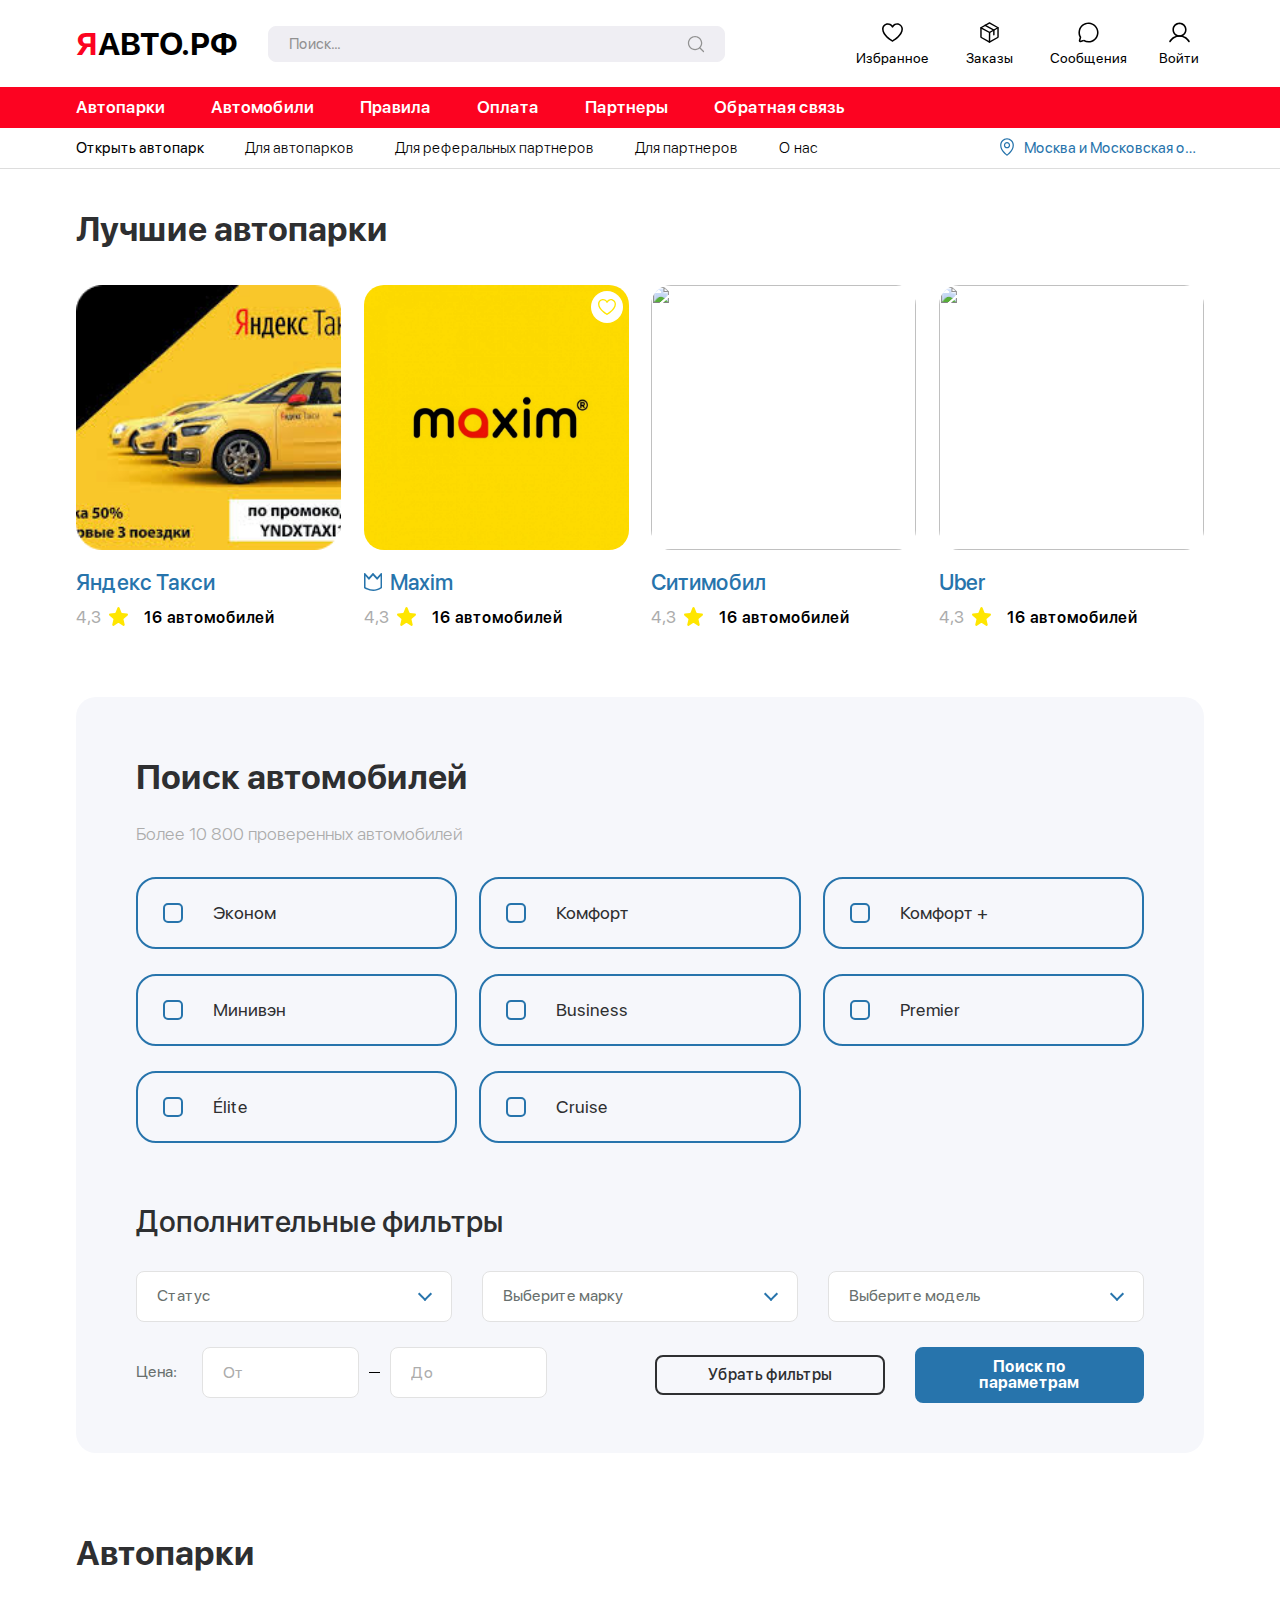
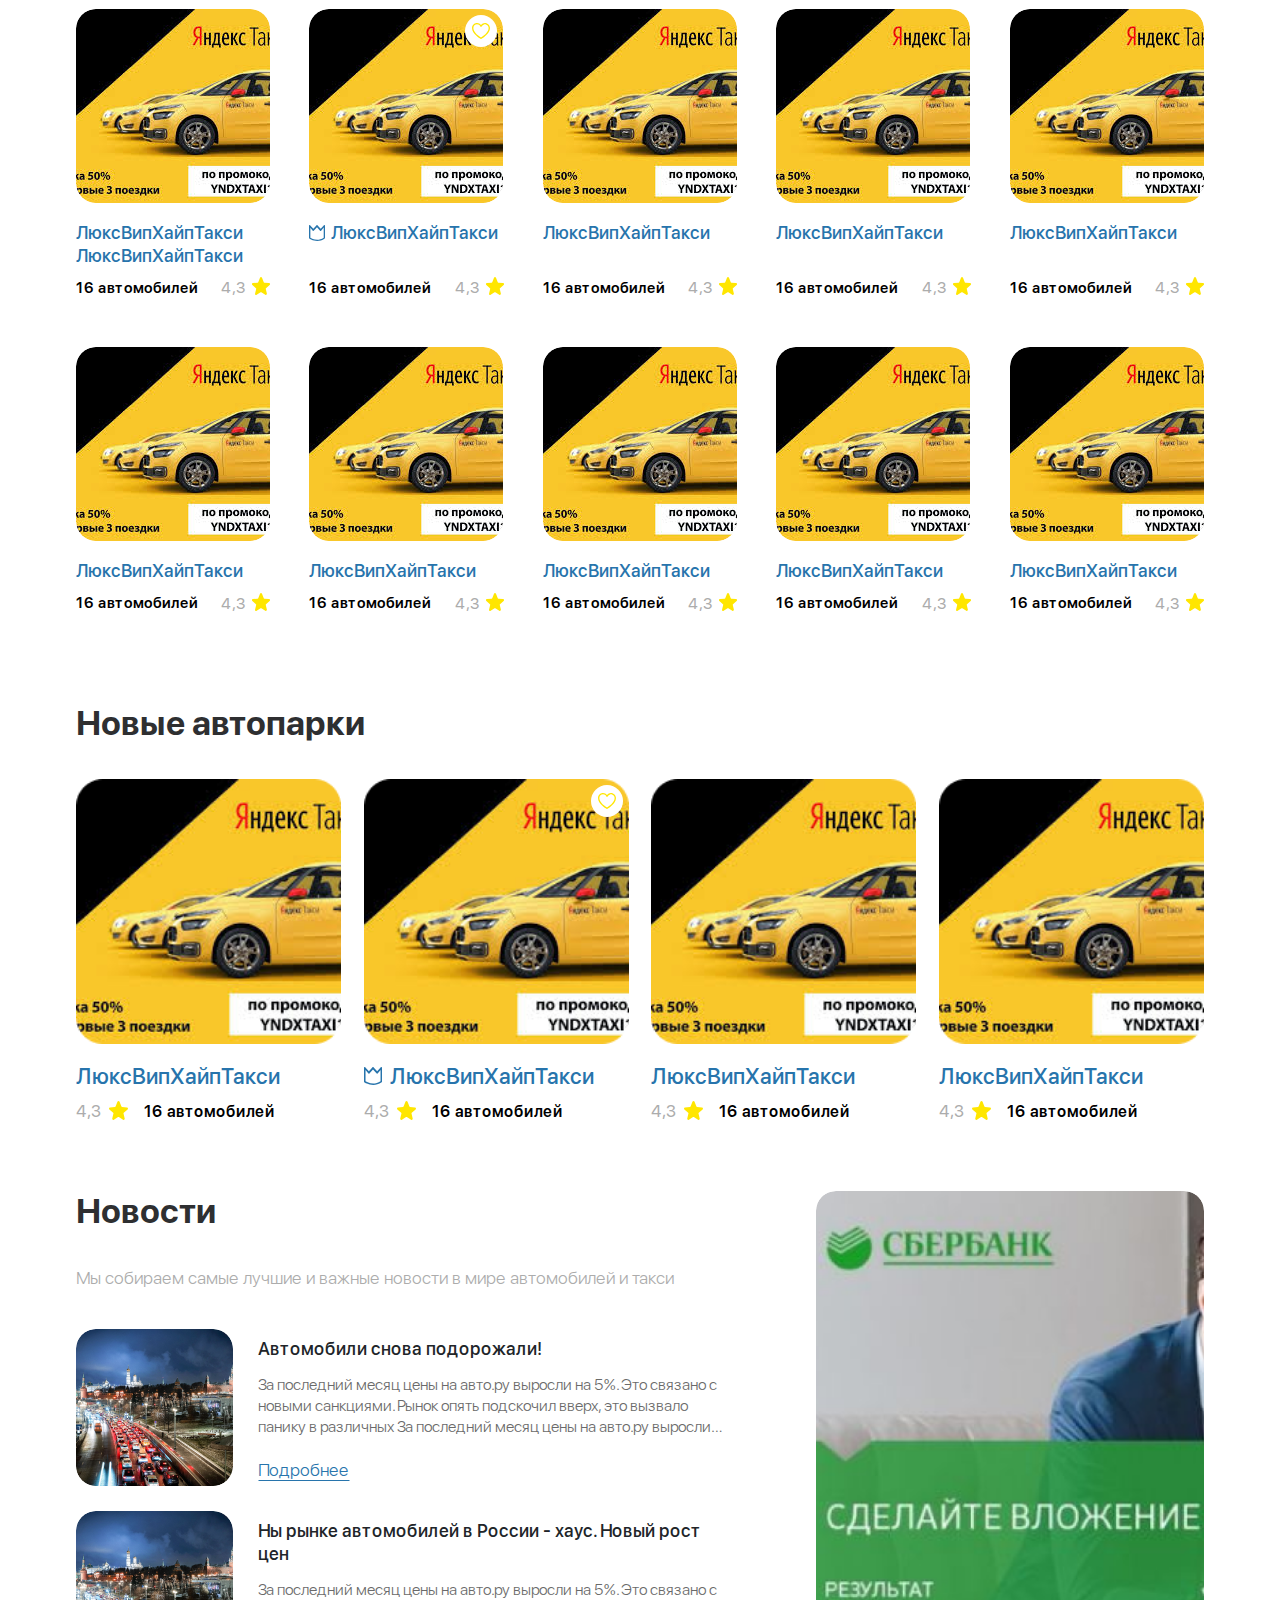
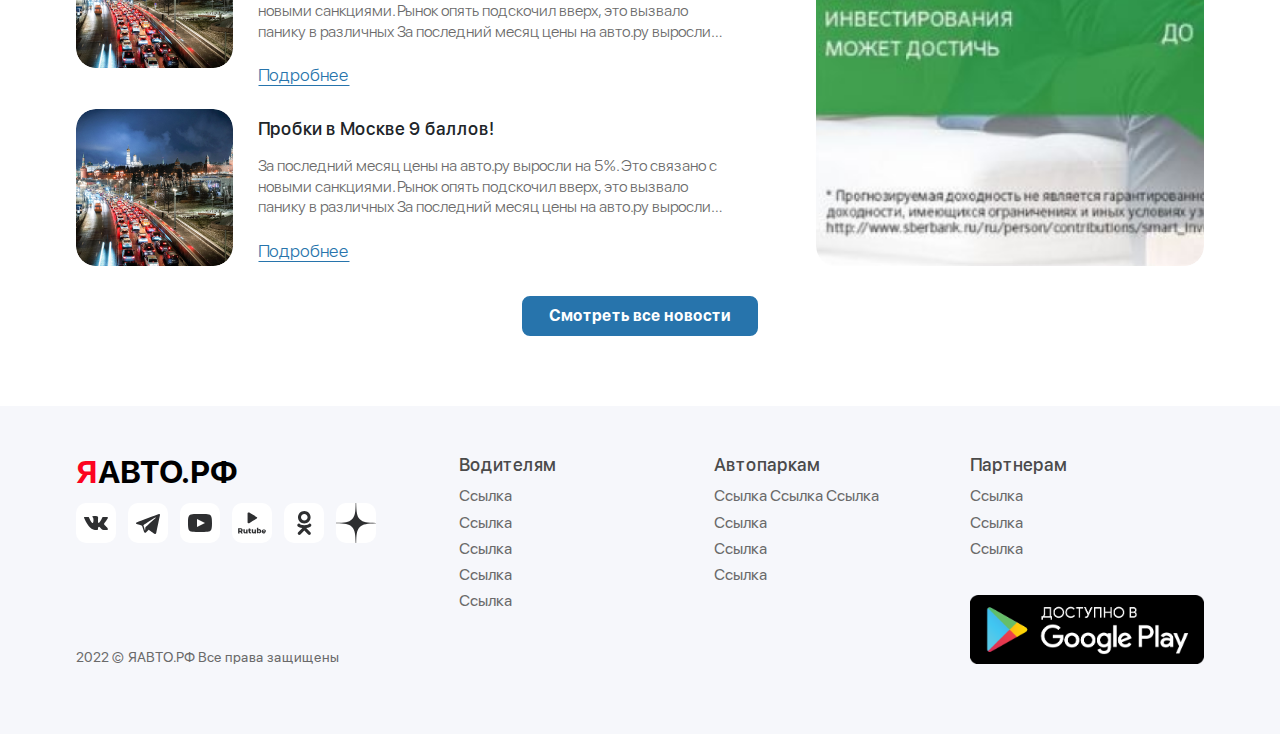
==== commit 20af9fa6: "Update index.html" ====
--- a/index.html
+++ b/index.html
@@ -679,7 +679,7 @@
 										</div>
 									</a>
 									<a class="carparks__item-title" href="carpark.html">
-										<span>ЛюксВипХайпТакси</span>
+										<span>Яндекс Такси</span>
 									</a>
 									<div class="carparks__content">
 										<a class="carparks__value" href="carpark.html"><span>16</span>автомобилей</a>
@@ -694,7 +694,7 @@
 							<div class="col-12 col-sm-6 col-md-3">
 								<div class="carparks__item">
 									<a class="carparks__img" href="carpark.html">
-										<img src="img/carpark.png" alt="">
+										<img src="img/carpark2.png" alt="">
 										<div class="carparks__hover carparks-hover">
 											<div class="carparks-hover__item carparks-hover-act">
 												<span class="icon">
@@ -711,7 +711,7 @@
 												<use xlink:href="#crown"></use>
 											</svg>
 										</span>
-										<span>ЛюксВипХайпТакси</span>
+										<span>Maxim</span>
 									</a>
 									<div class="carparks__content">
 										<a class="carparks__value" href="carpark.html"><span>16</span>автомобилей</a>
@@ -726,7 +726,7 @@
 							<div class="col-12 col-sm-6 col-md-3">
 								<div class="carparks__item">
 									<a class="carparks__img" href="carpark.html">
-										<img src="img/carpark.png" alt="">
+										<img src="img/carpark3.png" alt="">
 										<div class="carparks__hover carparks-hover">
 											<div class="carparks-hover__item">
 												<div>Добавить в</div>
@@ -739,7 +739,7 @@
 										</div>
 									</a>
 									<a class="carparks__item-title" href="carpark.html">
-										<span>ЛюксВипХайпТакси</span>
+										<span>Ситимобил</span>
 									</a>
 									<div class="carparks__content">
 										<a class="carparks__value" href="carpark.html"><span>16</span>автомобилей</a>
@@ -754,7 +754,7 @@
 							<div class="col-12 col-sm-6 col-md-3">
 								<div class="carparks__item">
 									<a class="carparks__img" href="carpark.html">
-										<img src="img/carpark.png" alt="">
+										<img src="img/carpark4.png" alt="">
 										<div class="carparks__hover carparks-hover">
 											<div class="carparks-hover__item">
 												<div>Добавить в</div>
@@ -767,7 +767,7 @@
 										</div>
 									</a>
 									<a class="carparks__item-title" href="carpark.html">
-										<span>ЛюксВипХайпТакси</span>
+										<span>Uber</span>
 									</a>
 									<div class="carparks__content">
 										<a class="carparks__value" href="carpark.html"><span>16</span>автомобилей</a>
@@ -1407,7 +1407,7 @@
 										<li><a href="#">Ссылка</a></li>
 										<li><a href="#">Ссылка</a></li>
 										<li><a href="#">Ссылка</a></li>
-										<li><a class="footer__link-app" href="#"><img src="../img/google-play.png" alt=""></a></li>
+										<li><a class="footer__link-app" href="#"><img src="img/google-play.png" alt=""></a></li>
 									</ul>
 								</div>
 							</div>
@@ -1455,7 +1455,7 @@
 									</div>
 								</div>
 							</div>
-							<a class="footer__link-app" href="#"><img src="../img/google-play.png" alt=""></a>
+							<a class="footer__link-app" href="#"><img src="img/google-play.png" alt=""></a>
 							<div class="footer__copyright d-block d-lg-none">2022 © ЯАВТО.РФ Все права защищены</div>
 						</div>
 
@@ -1470,4 +1470,4 @@
 		<script src="js/app.js"></script>
 
 	</body>
-</html>+</html>
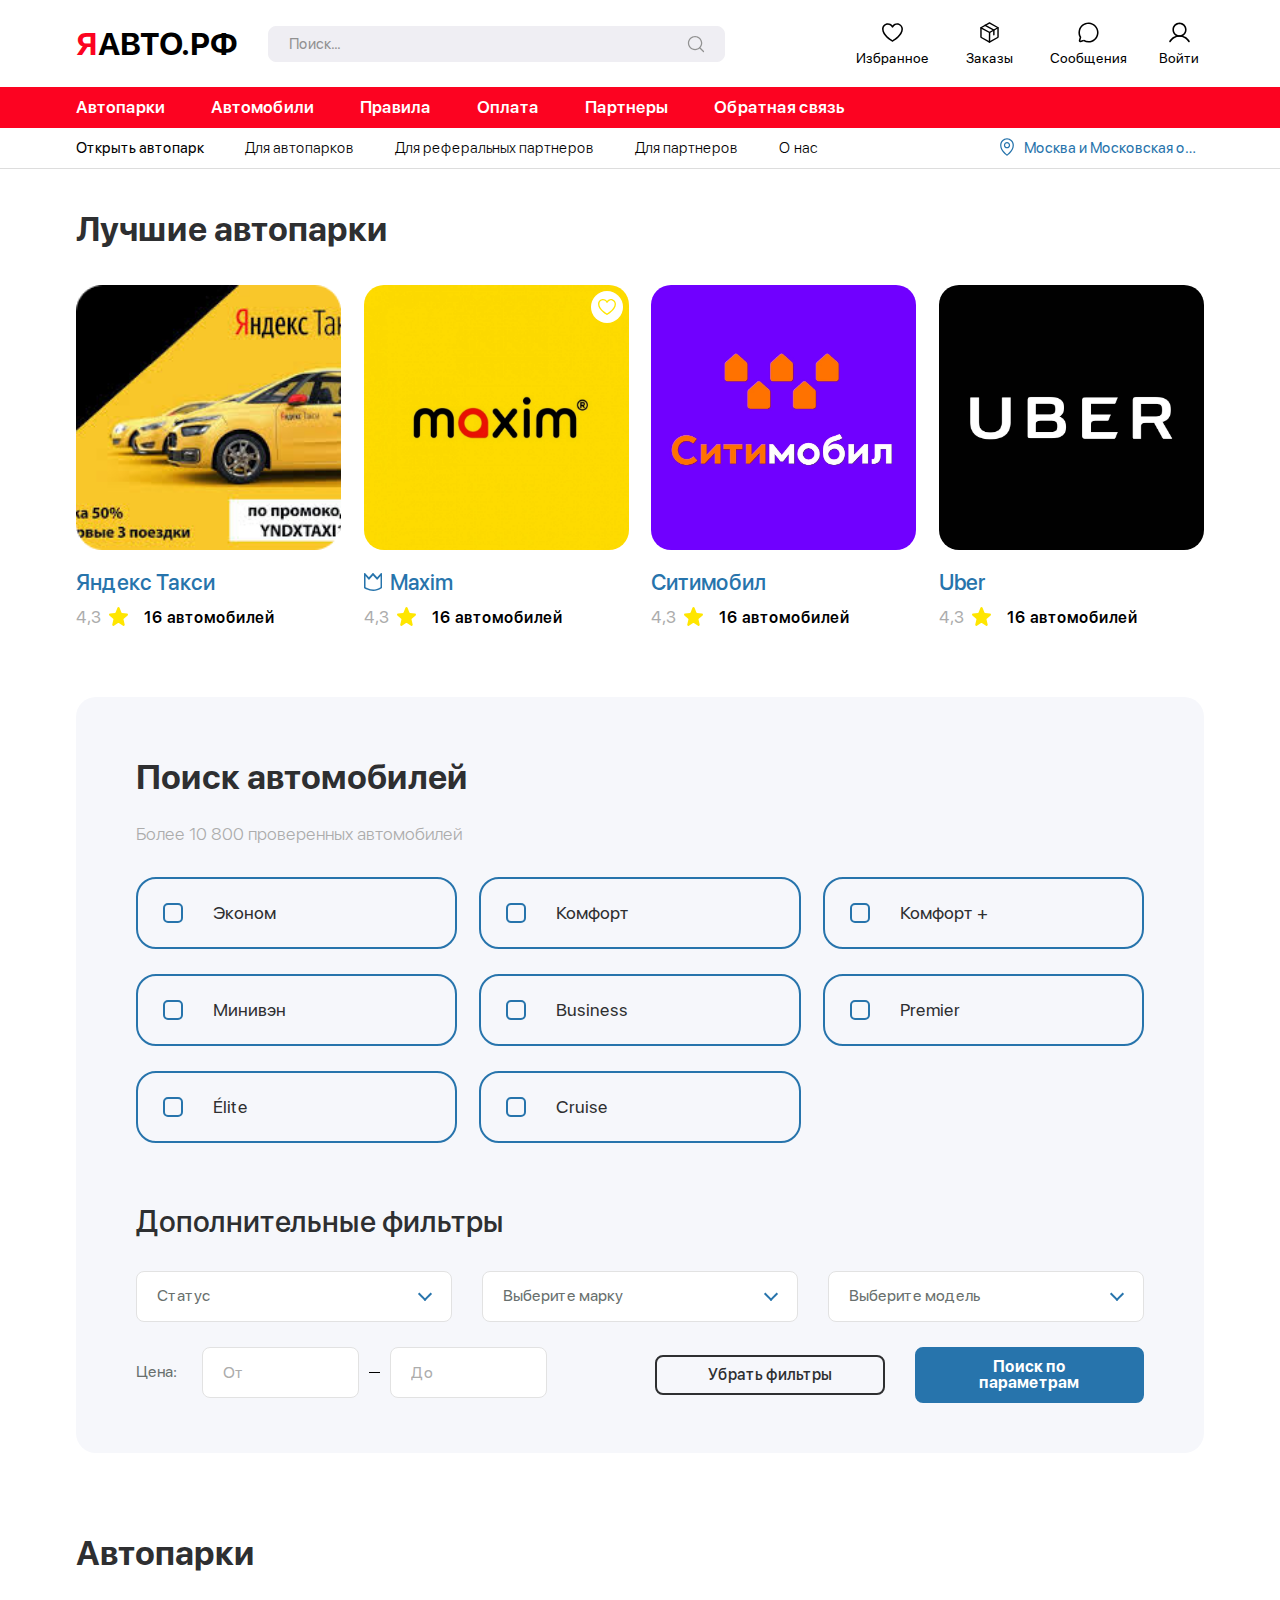
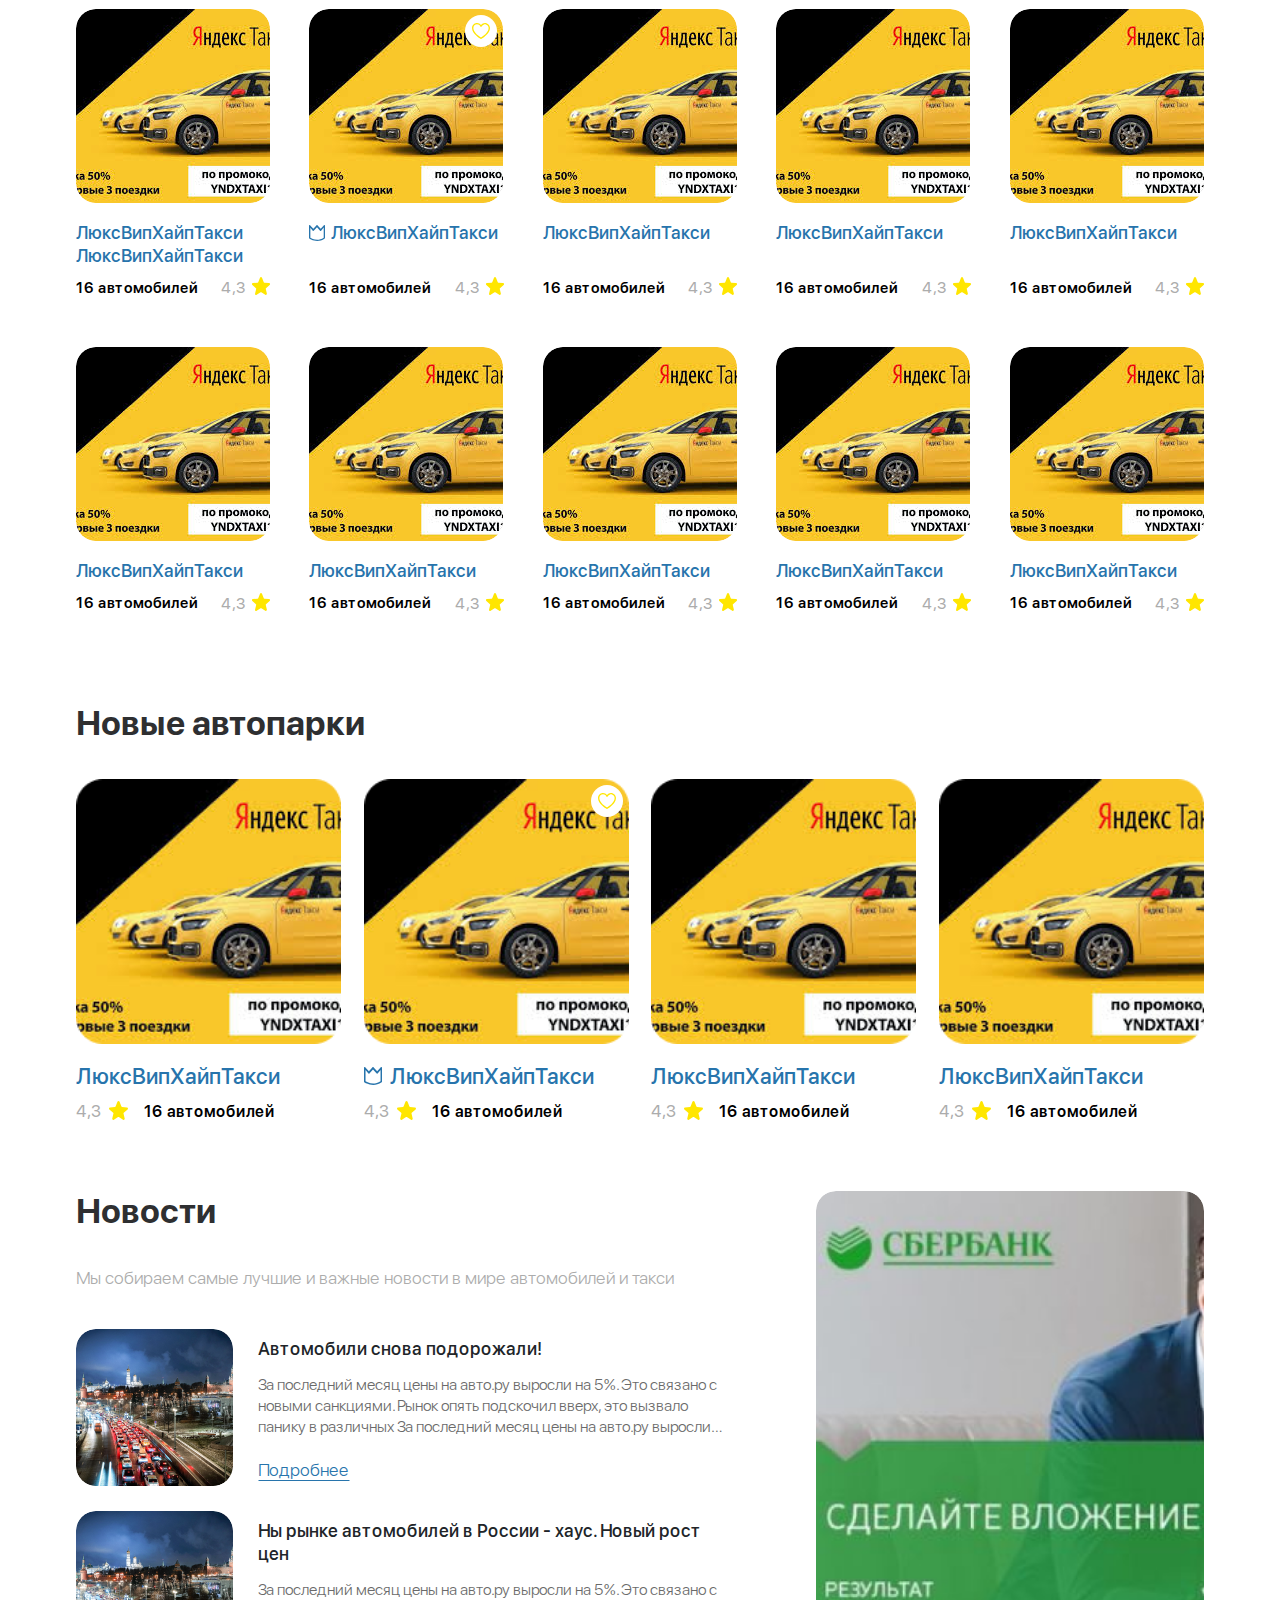
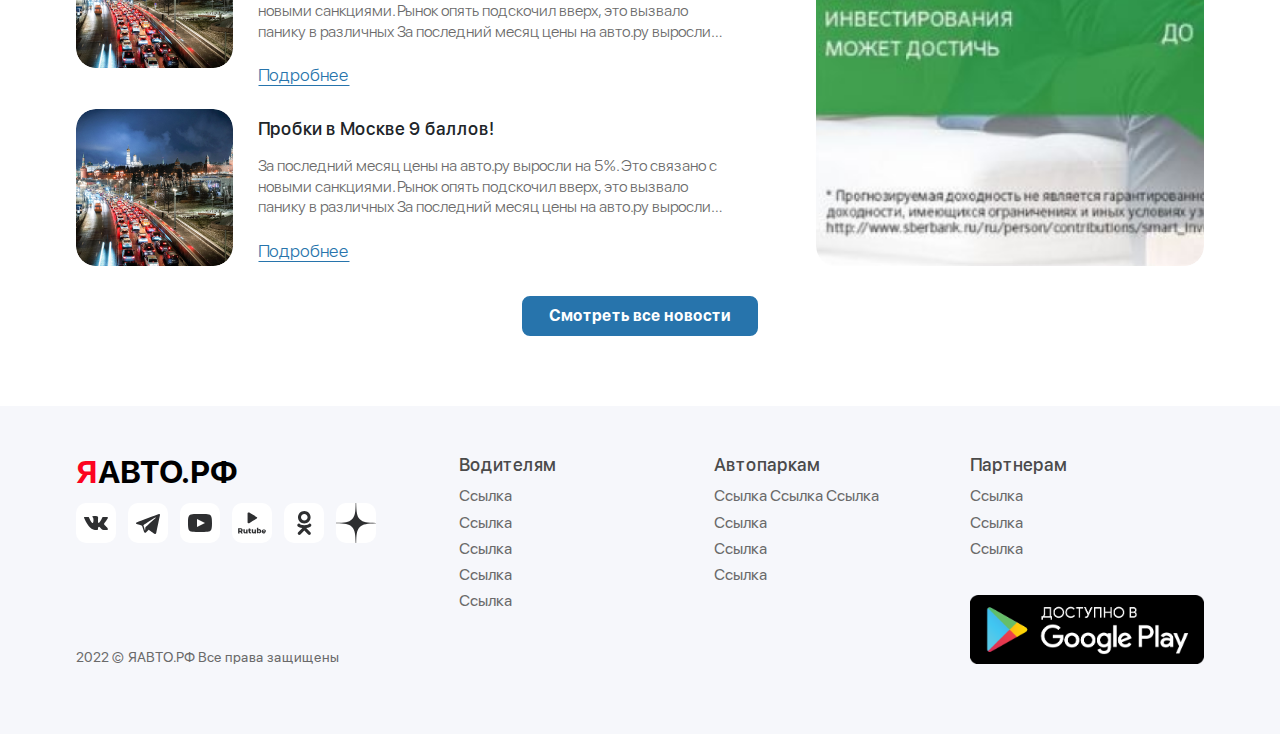
==== commit 3b623f26: "Update index.html" ====
--- a/index.html
+++ b/index.html
@@ -726,7 +726,7 @@
 							<div class="col-12 col-sm-6 col-md-3">
 								<div class="carparks__item">
 									<a class="carparks__img" href="carpark.html">
-										<img src="img/carpark3.png" alt="">
+										<img src="img/carpark3.jpg" alt="">
 										<div class="carparks__hover carparks-hover">
 											<div class="carparks-hover__item">
 												<div>Добавить в</div>
@@ -754,7 +754,7 @@
 							<div class="col-12 col-sm-6 col-md-3">
 								<div class="carparks__item">
 									<a class="carparks__img" href="carpark.html">
-										<img src="img/carpark4.png" alt="">
+										<img src="img/carpark4.jpg" alt="">
 										<div class="carparks__hover carparks-hover">
 											<div class="carparks-hover__item">
 												<div>Добавить в</div>
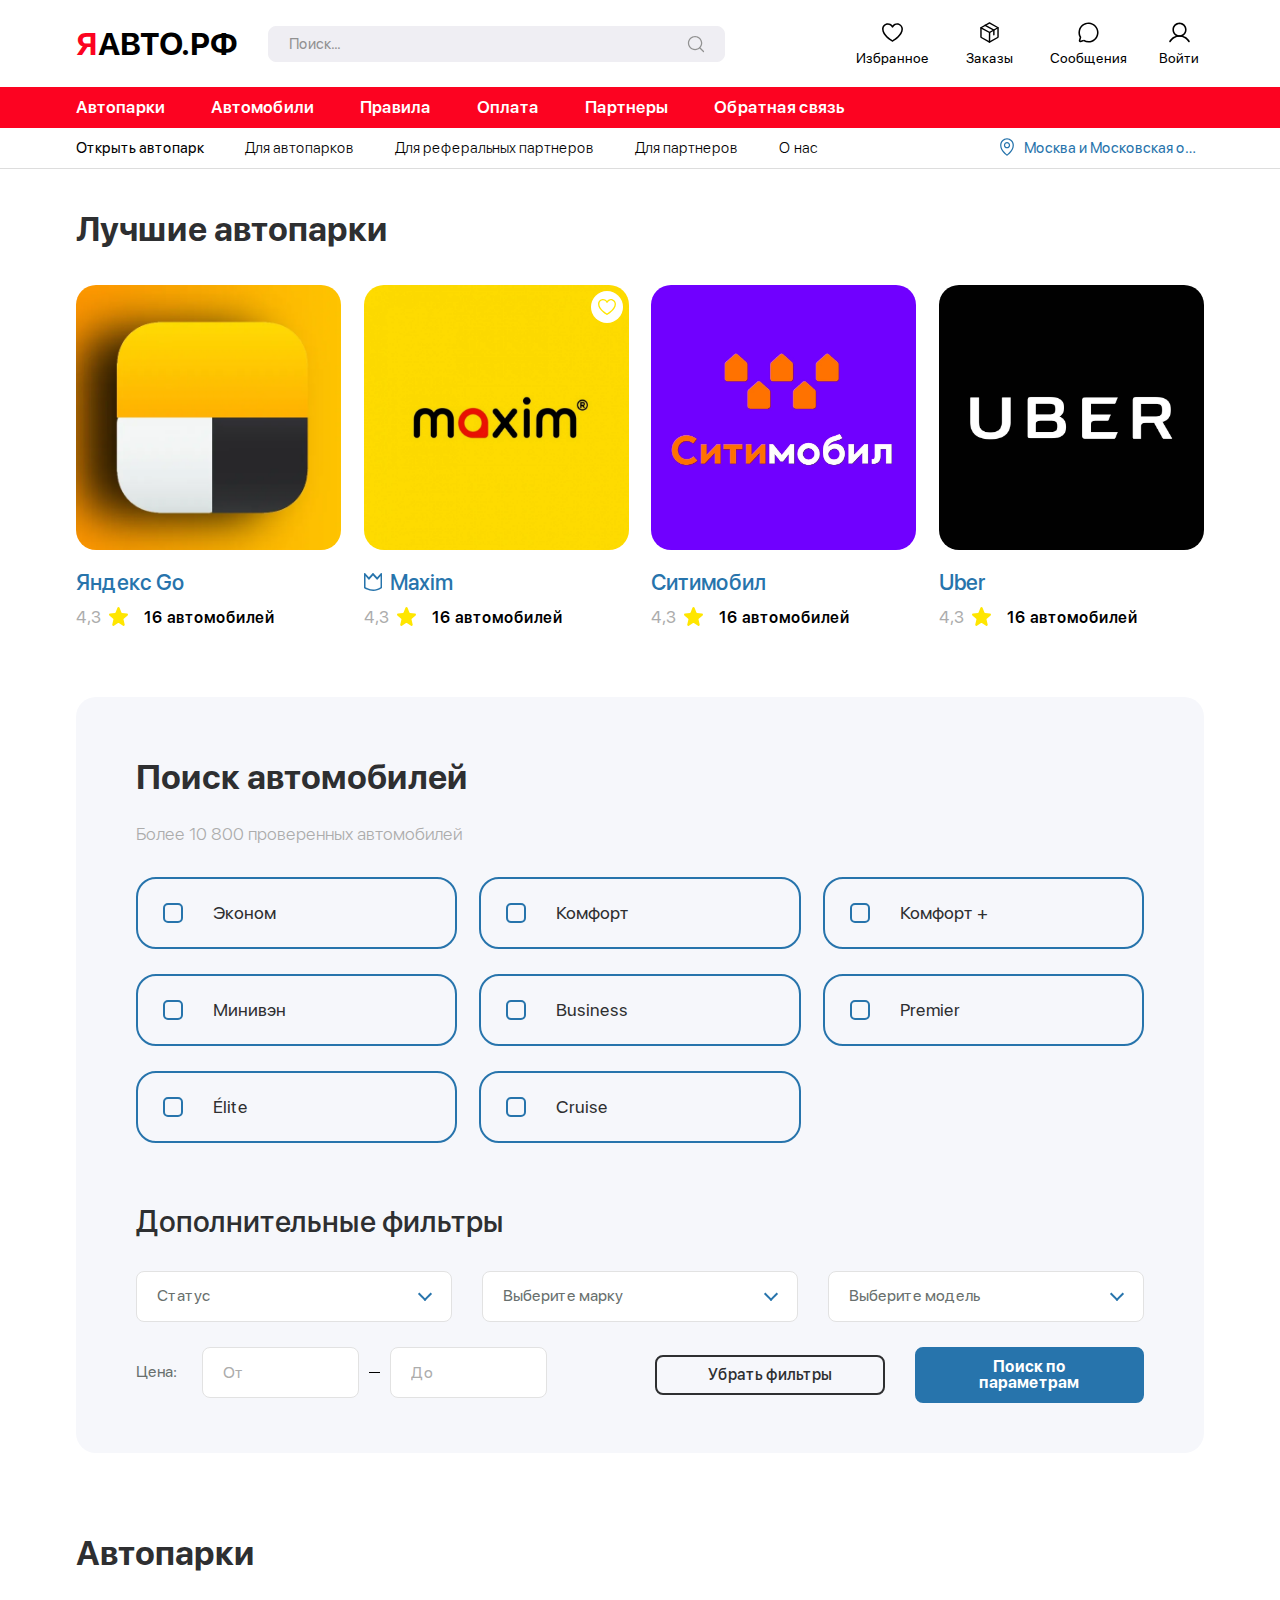
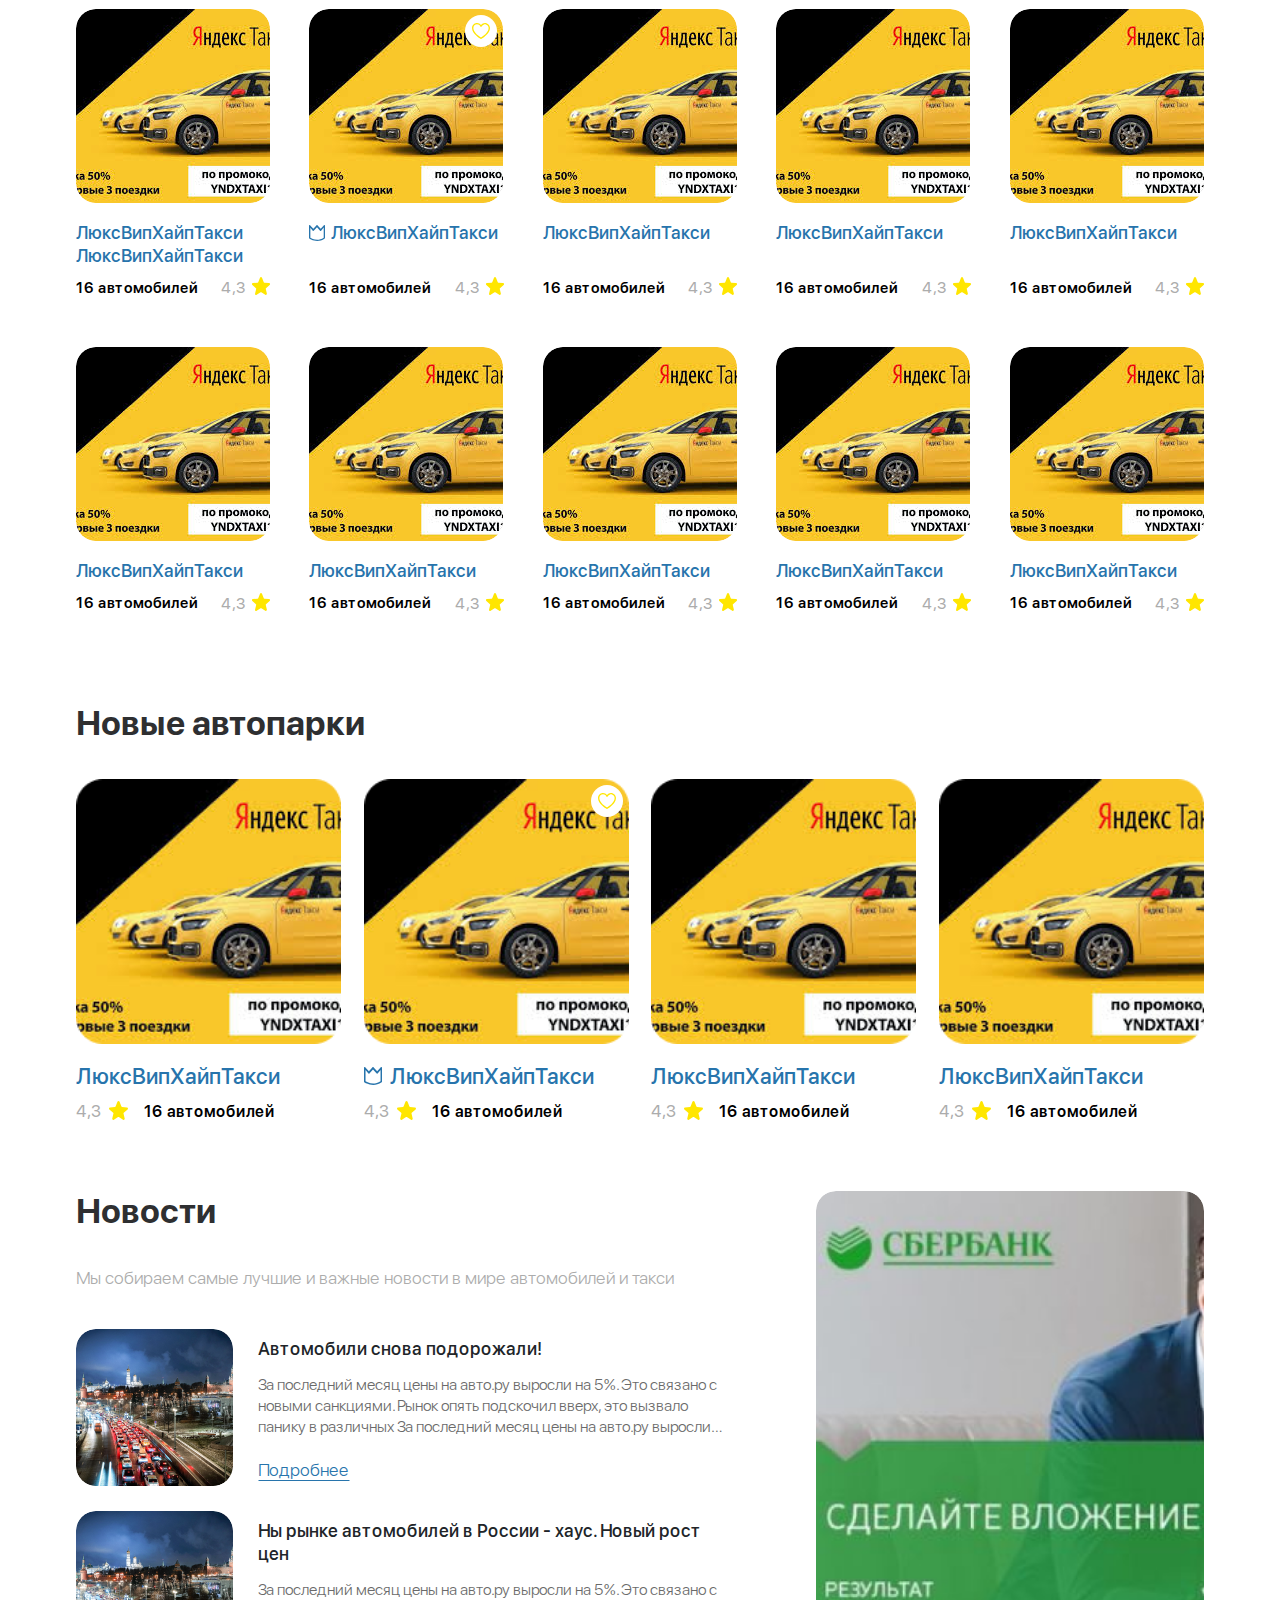
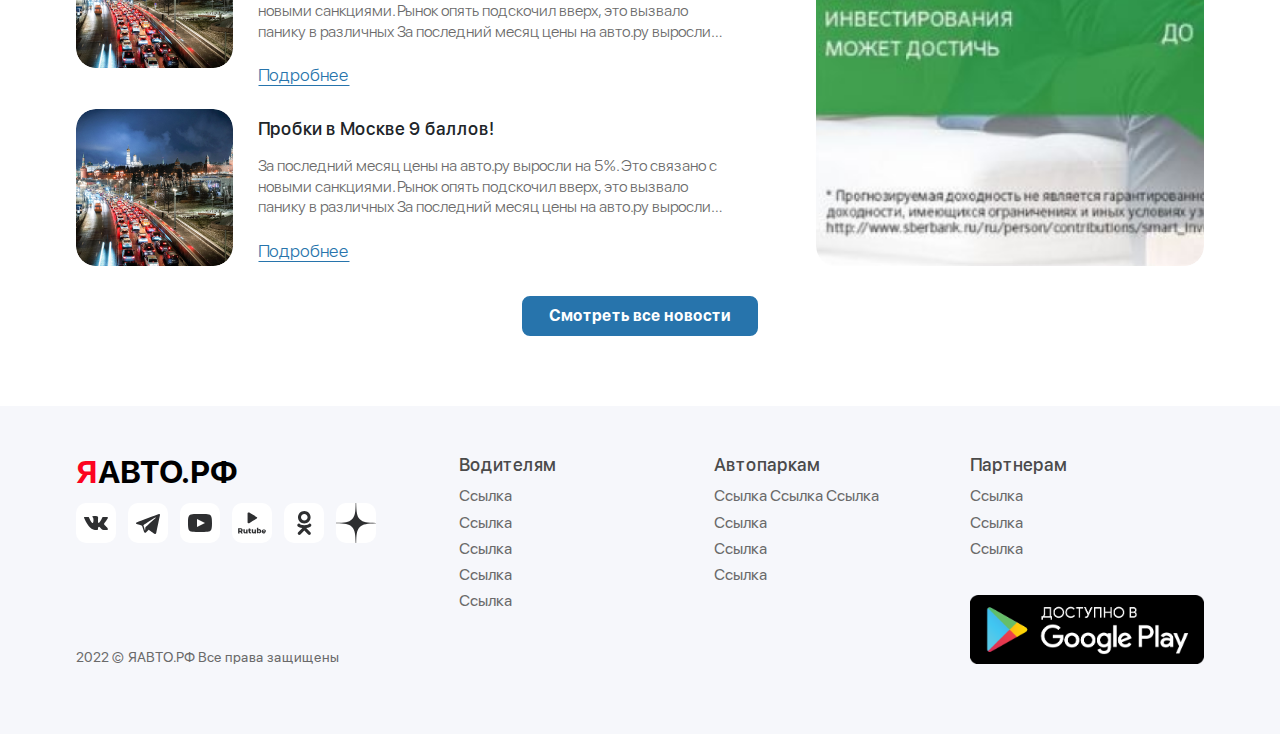
==== commit af21b82b: "Update index.html" ====
--- a/index.html
+++ b/index.html
@@ -666,7 +666,7 @@
 							<div class="col-12 col-sm-6 col-md-3">
 								<div class="carparks__item">
 									<a class="carparks__img" href="carpark.html">
-										<img src="img/carpark.png" alt="">
+										<img src="img/carpark1.png" alt="">
 										<div class="carparks__hover carparks-hover">
 											<div class="carparks-hover__item">
 												<div>Добавить в</div>
@@ -679,7 +679,7 @@
 										</div>
 									</a>
 									<a class="carparks__item-title" href="carpark.html">
-										<span>Яндекс Такси</span>
+										<span>Яндекс Go</span>
 									</a>
 									<div class="carparks__content">
 										<a class="carparks__value" href="carpark.html"><span>16</span>автомобилей</a>
